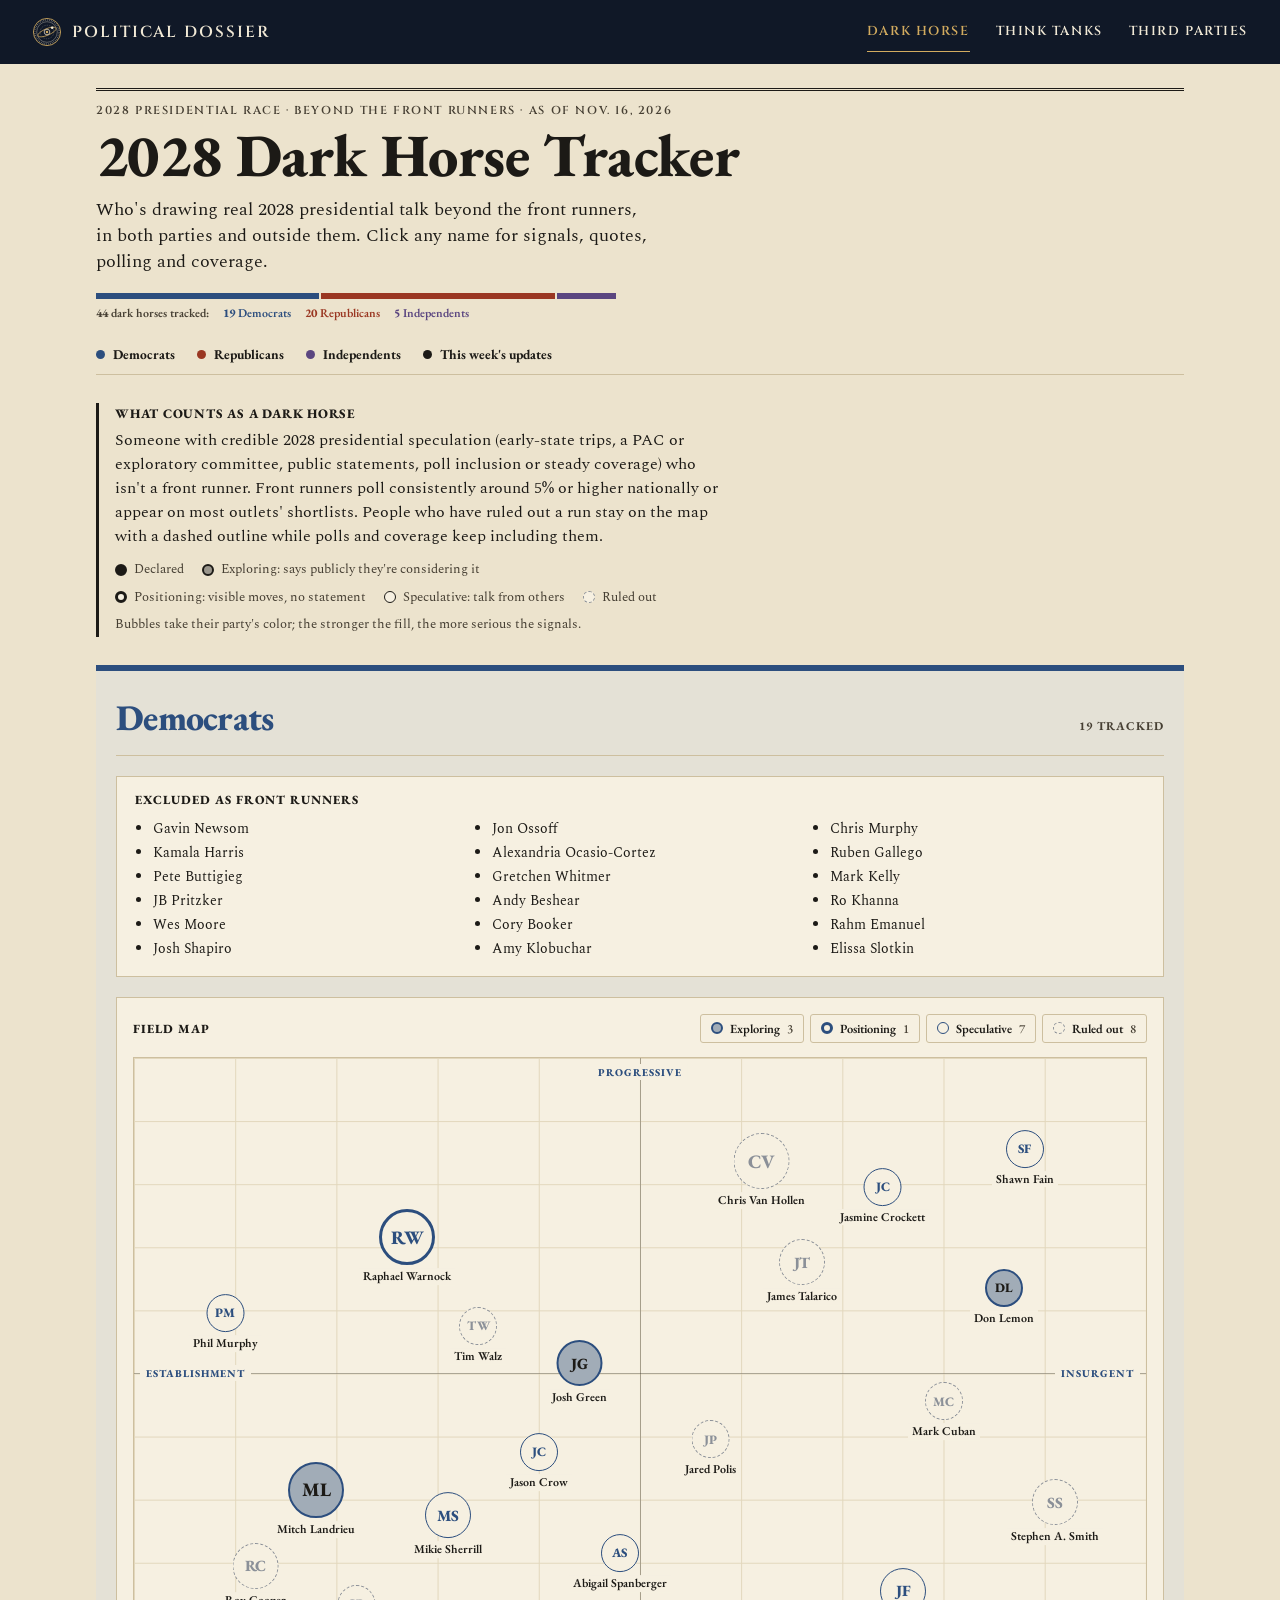
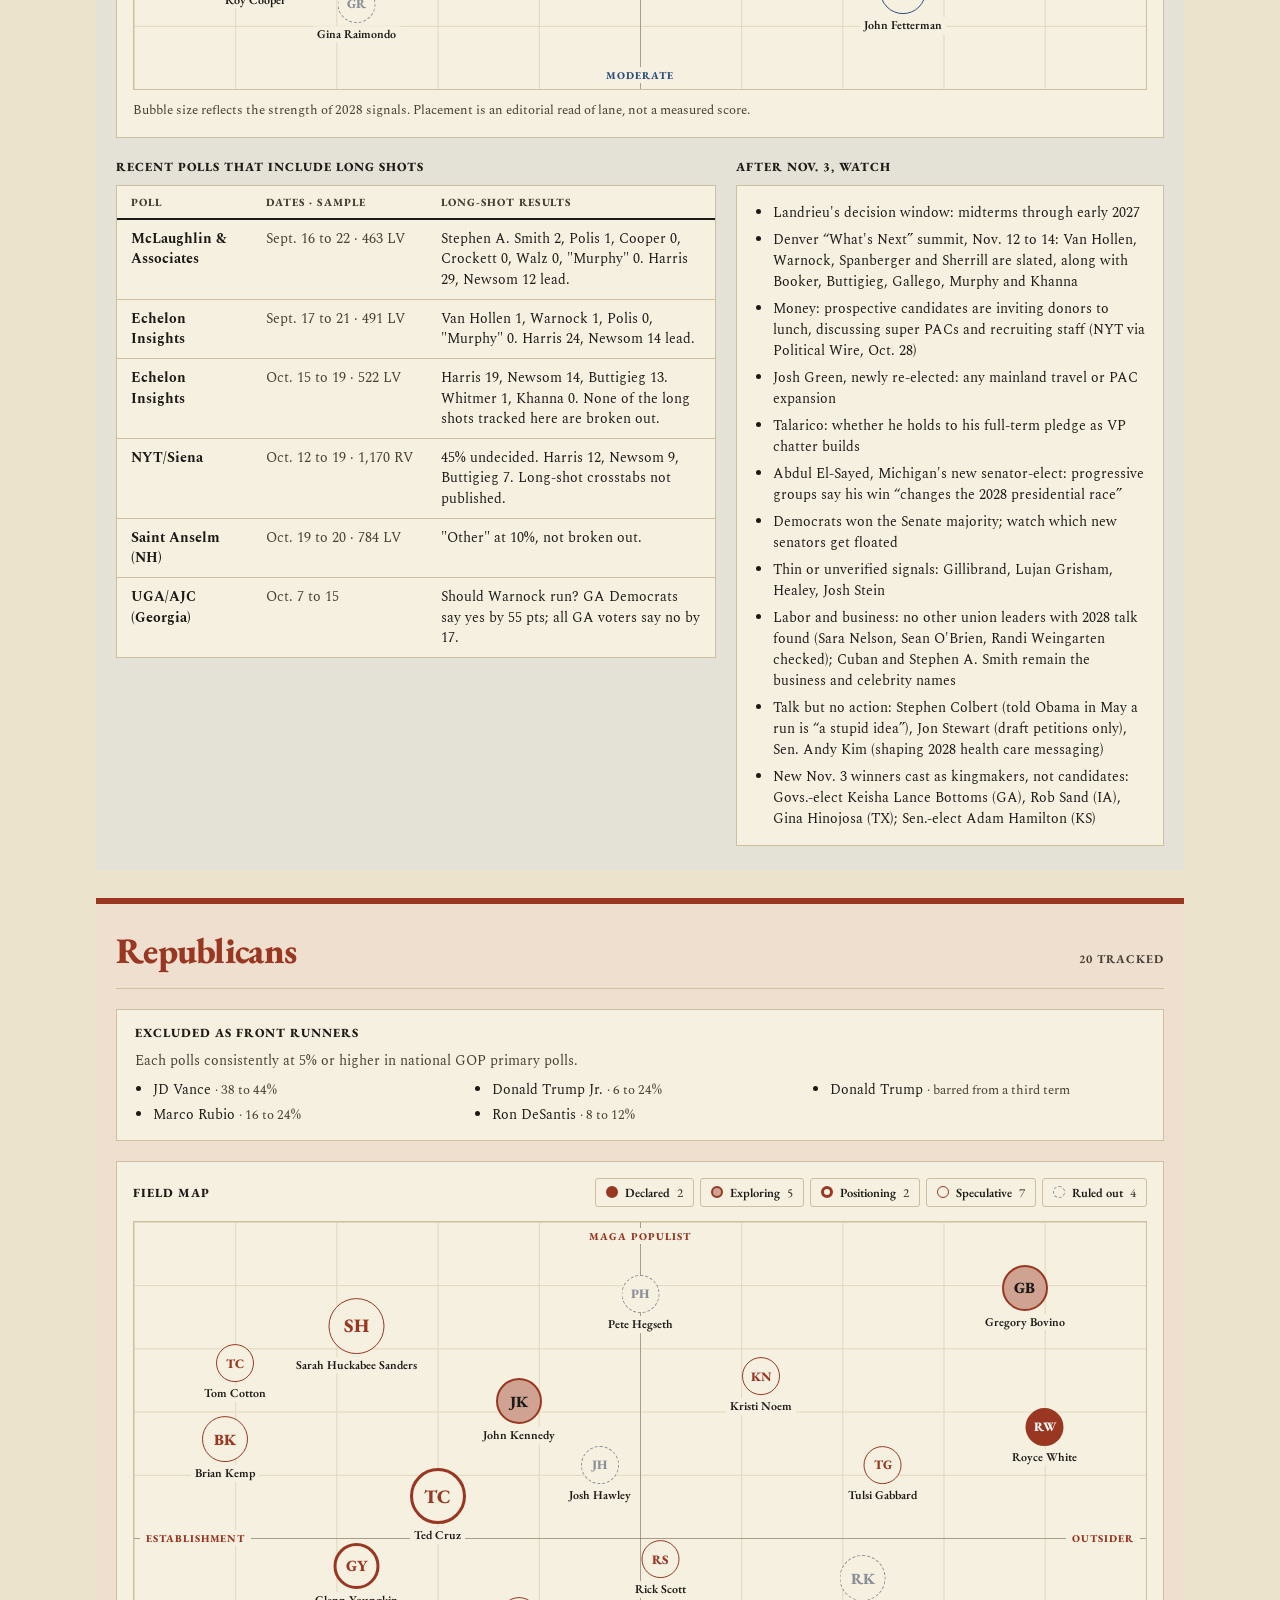
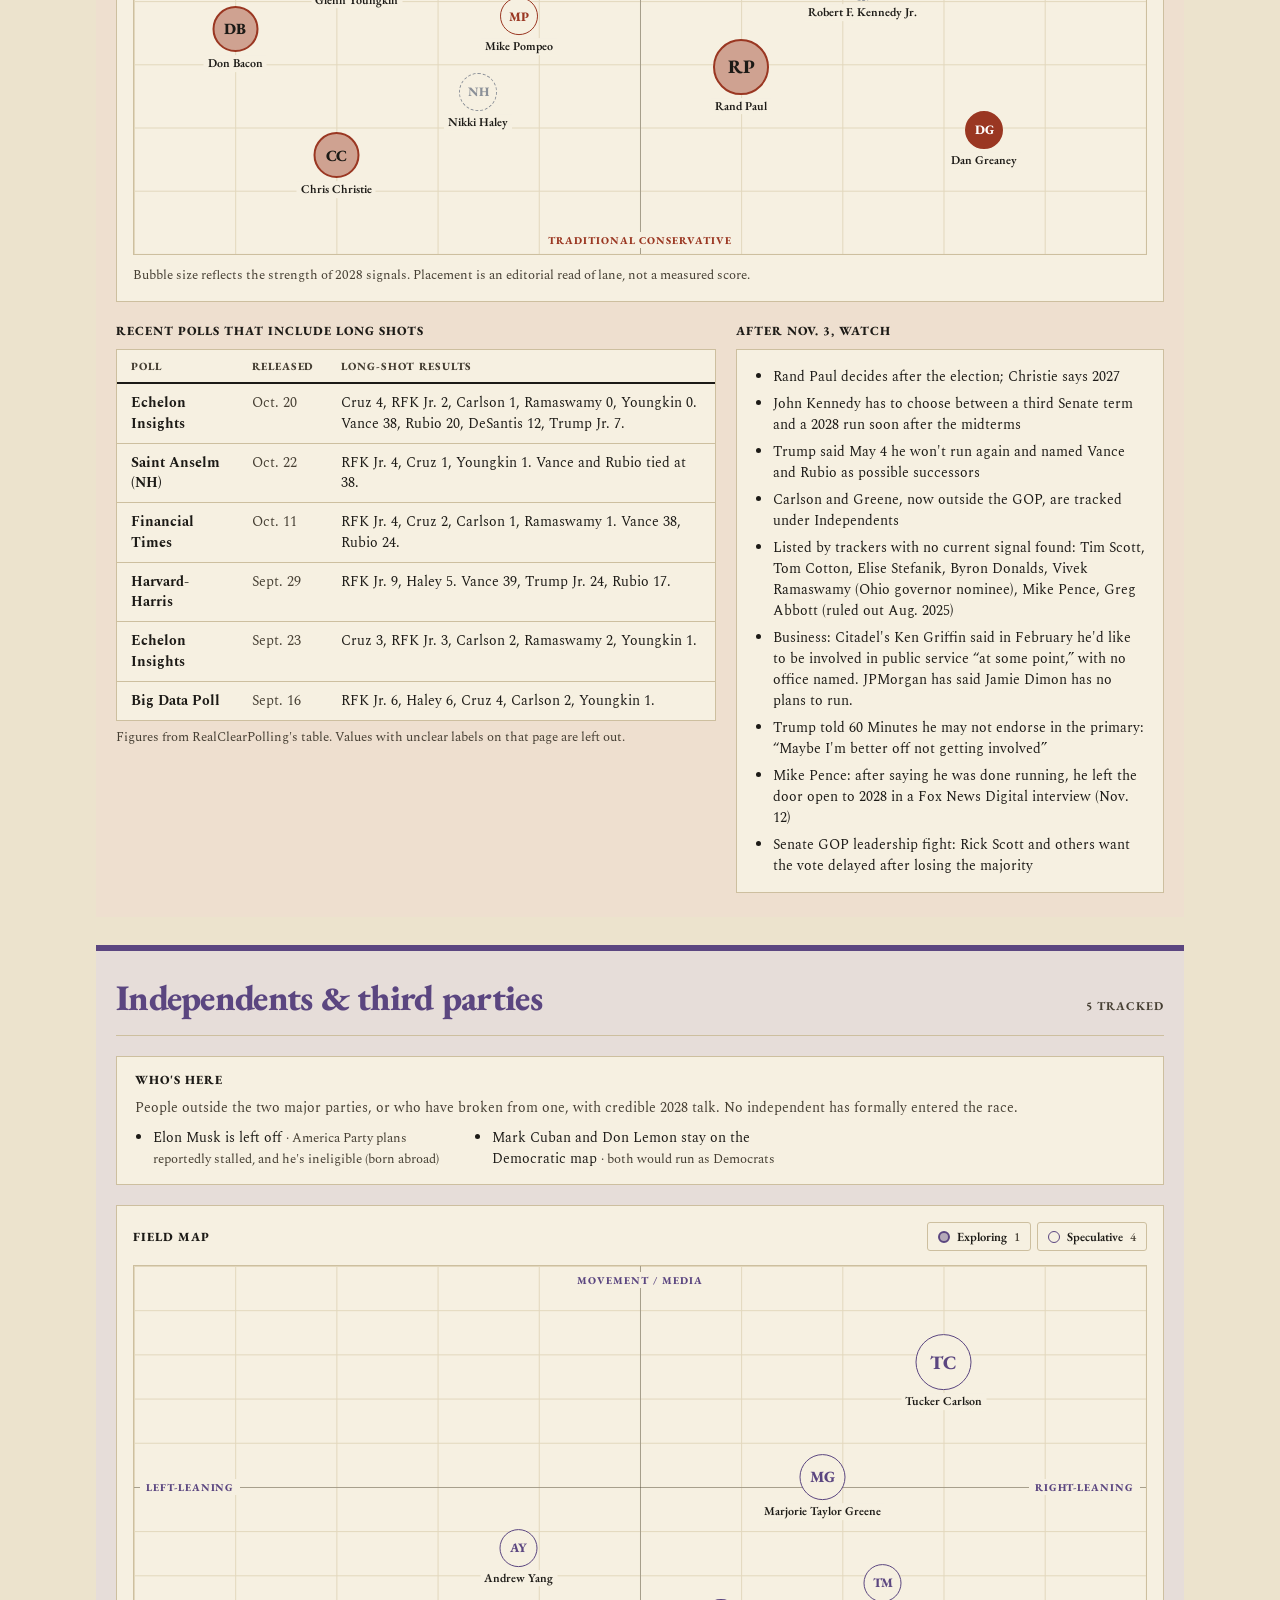
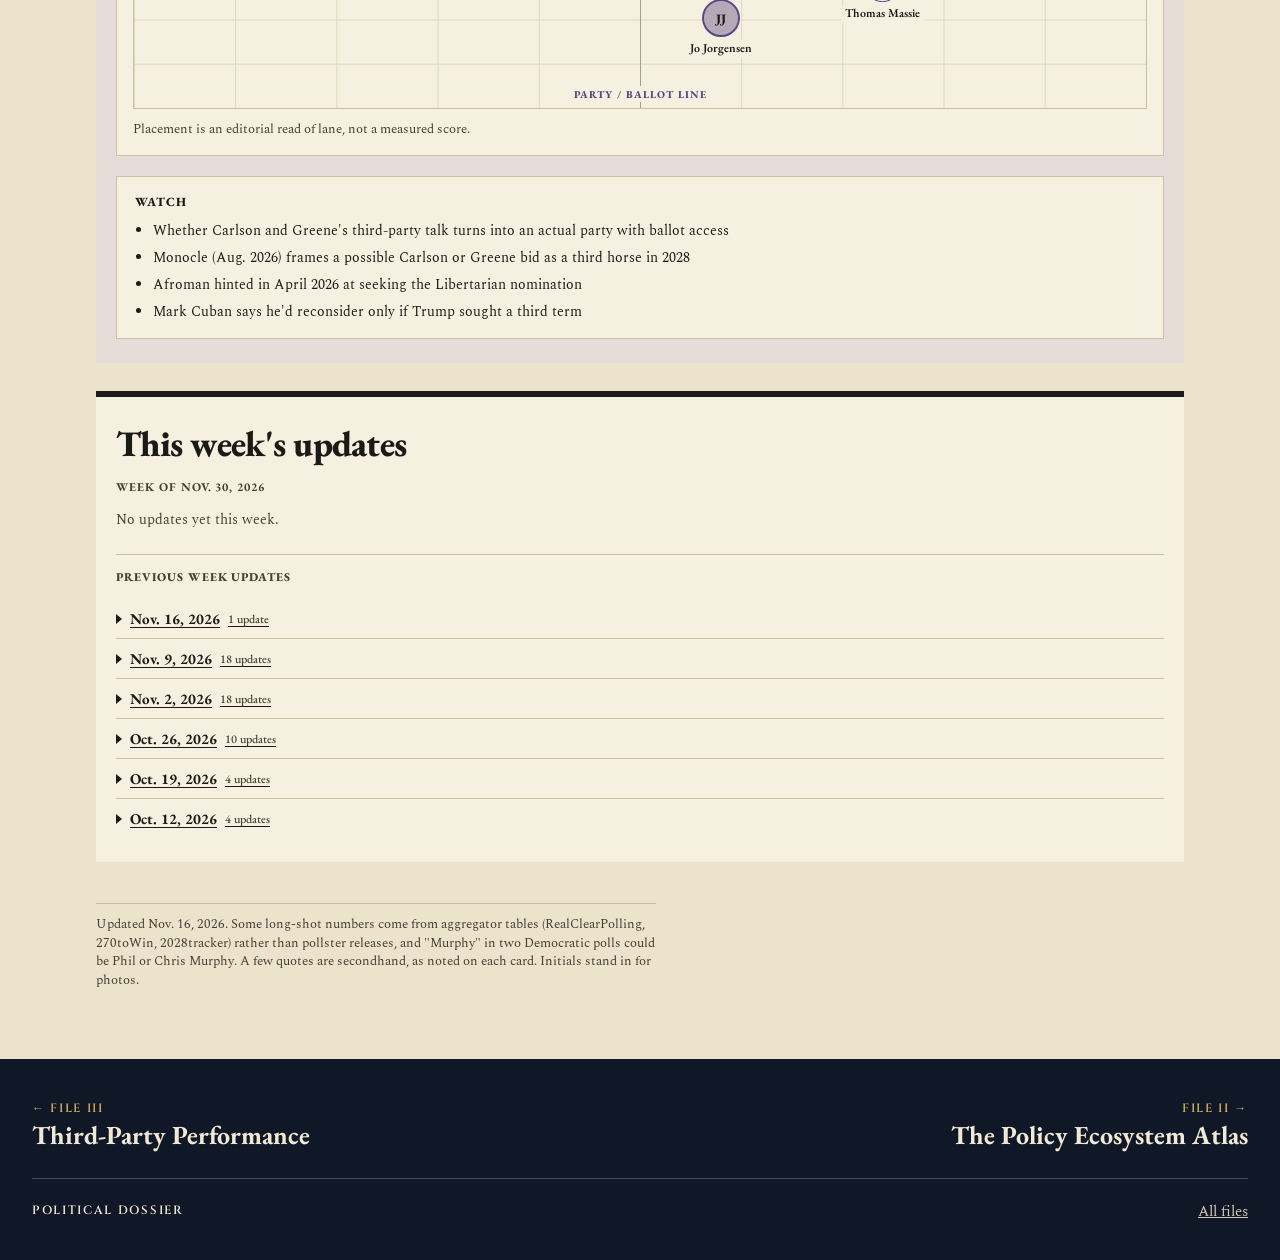
==== dark-horse/index.html @ 383fe84e "Logo mark in the header and favicon; plates renamed to files; new tagline Co-Authored-By: Claude Opu" ====
<!doctype html>
<html lang="en" data-theme="light">
<head>
<meta charset="utf-8">
<meta name="viewport" content="width=device-width, initial-scale=1">
<title>2028 Dark Horse Tracker: Long-Shot Presidential Contenders | Political Dossier</title>
<!-- SEO -->
<meta name="robots" content="index, follow, max-image-preview:large">
<link rel="canonical" href="https://politicaldossier.com/dark-horse/">
<meta name="keywords" content="2028 presidential election, 2028 candidates, 2028 dark horse candidates, 2028 Democratic primary, 2028 Republican primary, potential presidential candidates, independent presidential candidates, early primary states, US politics">
<meta name="theme-color" content="#101827">
<meta property="og:type" content="website">
<meta property="og:site_name" content="Political Dossier">
<meta property="og:locale" content="en_US">
<meta property="og:title" content="2028 Dark Horse Tracker: Long-Shot Presidential Contenders | Political Dossier">
<meta property="og:description" content="Tracking the 2028 presidential field beyond the front runners: Democrats, Republicans and independents, with statuses, early-state moves, polls and a weekly updates log.">
<meta property="og:url" content="https://politicaldossier.com/dark-horse/">
<meta property="og:image" content="https://politicaldossier.com/assets/social/dark-horse.jpg">
<meta property="og:image:width" content="1200">
<meta property="og:image:height" content="630">
<meta property="og:image:alt" content="The 2028 Dark Horse Tracker: field maps of Democratic, Republican and independent long shots">
<meta name="twitter:card" content="summary_large_image">
<meta name="twitter:title" content="2028 Dark Horse Tracker: Long-Shot Presidential Contenders | Political Dossier">
<meta name="twitter:description" content="Tracking the 2028 presidential field beyond the front runners: Democrats, Republicans and independents, with statuses, early-state moves, polls and a weekly updates log.">
<meta name="twitter:image" content="https://politicaldossier.com/assets/social/dark-horse.jpg">
<meta name="twitter:image:alt" content="The 2028 Dark Horse Tracker: field maps of Democratic, Republican and independent long shots">
<script type="application/ld+json">
{
 "@context": "https://schema.org",
 "@type": "WebPage",
 "name": "The 2028 Dark Horse Tracker",
 "url": "https://politicaldossier.com/dark-horse/",
 "description": "Tracking the 2028 presidential field beyond the front runners: Democrats, Republicans and independents, with statuses, early-state moves, polls and a weekly updates log.",
 "isPartOf": {
  "@type": "WebSite",
  "@id": "https://politicaldossier.com/#website",
  "name": "Political Dossier",
  "url": "https://politicaldossier.com/"
 },
 "inLanguage": "en-US",
 "about": [
  {
   "@type": "Thing",
   "name": "2028 United States presidential election"
  }
 ]
}
</script>
<!-- /SEO -->
<meta name="description" content="Tracking the 2028 presidential field beyond the front runners: Democrats, Republicans and independents, with statuses, early-state moves, polls and a weekly updates log.">
<link rel="preconnect" href="https://fonts.googleapis.com">
<link rel="preconnect" href="https://fonts.gstatic.com" crossorigin>
<link href="https://fonts.googleapis.com/css2?family=Cinzel:wght@500;600;700&family=EB+Garamond:ital,wght@0,400;0,500;0,600;0,700;0,800;1,400;1,500;1,600&family=Spectral:ital,wght@0,400;0,500;0,600;1,400&display=swap" rel="stylesheet">
<link rel="stylesheet" href="../assets/chrome.css">
<link rel="stylesheet" href="tracker.css">
<link rel="icon" href="../assets/favicon.svg" type="image/svg+xml">
</head>
<body>
<div class="dz-bar">
  <div class="dz-in">
    <a class="dz-brand" href="../"><svg class="pd-mark" width="30" height="30" viewBox="0 0 64 64" aria-hidden="true"><circle cx="32" cy="32" r="29" fill="none" stroke="#D2AB5F" stroke-width="1.8"/><circle cx="32" cy="32" r="25.6" fill="none" stroke="#F1E9D6" stroke-opacity=".85" stroke-width="3" stroke-dasharray=".8 3.22"/><circle cx="32" cy="32" r="22" fill="none" stroke="#F1E9D6" stroke-opacity=".7" stroke-width="1"/><circle cx="32" cy="32" r="14.5" fill="none" stroke="#F1E9D6" stroke-opacity=".6" stroke-width="1" stroke-dasharray="1.6 2.2"/><ellipse cx="32" cy="32" rx="21" ry="7" fill="none" stroke="#D2AB5F" stroke-width="1.5" transform="rotate(-23 32 32)"/><circle cx="32" cy="32" r="6" fill="none" stroke="#F1E9D6" stroke-width="1.5"/><circle cx="32" cy="32" r="2.6" fill="#D2AB5F"/><circle cx="43.1" cy="22.7" r="2.7" fill="#F1E9D6"/></svg> Political Dossier</a>
    <div class="dz-links" role="navigation" aria-label="Files">
      <a href="../dark-horse/" aria-current="page">Dark Horse</a>
      <a href="../think-tanks/">Think Tanks</a>
      <a href="../third-party/">Third Parties</a>
    </div>
  </div>
</div>

<div class="wrap">
  <header>
    <div class="eyebrow">2028 presidential race · beyond the front runners · as of Nov. 16, 2026</div>
    <h1>2028 Dark Horse Tracker</h1>
    <p class="lede">Who's drawing real 2028 presidential talk beyond the front runners, in both parties and outside them. Click any name for signals, quotes, polling and coverage.</p>
    <div class="share" id="share" aria-hidden="true"></div>
    <div class="share-key" id="share-key"></div>
    <nav class="jump" aria-label="Sections">
      <a href="#democrats"><span class="sw" style="background:var(--dem)"></span>Democrats</a>
      <a href="#republicans"><span class="sw" style="background:var(--gop)"></span>Republicans</a>
      <a href="#independents"><span class="sw" style="background:var(--ind)"></span>Independents</a>
      <a href="#updates"><span class="sw" style="background:var(--ink)"></span>This week's updates</a>
    </nav>
  </header>

  <div class="criteria">
    <b>What counts as a dark horse</b>
    <p>Someone with credible 2028 presidential speculation (early-state trips, a PAC or exploratory committee, public statements, poll inclusion or steady coverage) who isn't a front runner. Front runners poll consistently around 5% or higher nationally or appear on most outlets' shortlists. People who have ruled out a run stay on the map with a dashed outline while polls and coverage keep including them.</p>
    <div class="legend" aria-label="Status key">
      <span><i class="dot st-declared"></i>Declared</span>
      <span><i class="dot st-explore"></i>Exploring: says publicly they're considering it</span>
      <span><i class="dot st-position"></i>Positioning: visible moves, no statement</span>
      <span><i class="dot st-spec"></i>Speculative: talk from others</span>
      <span><i class="dot st-out"></i>Ruled out</span>
      <span>Bubbles take their party's color; the stronger the fill, the more serious the signals.</span>
    </div>
  </div>

  <!-- DEMOCRATS -->
  <section class="party dem" id="democrats" aria-labelledby="dem-h">
    <div class="party-head">
      <h2 id="dem-h">Democrats</h2>
      <span class="count" id="dem-count"></span>
    </div>
    <div class="excl">
      <h3 class="sub">Excluded as front runners</h3>
      <ul>
        <li>Gavin Newsom</li><li>Kamala Harris</li><li>Pete Buttigieg</li><li>JB Pritzker</li><li>Wes Moore</li><li>Josh Shapiro</li>
        <li>Jon Ossoff</li><li>Alexandria Ocasio-Cortez</li><li>Gretchen Whitmer</li><li>Andy Beshear</li><li>Cory Booker</li><li>Amy Klobuchar</li>
        <li>Chris Murphy</li><li>Ruben Gallego</li><li>Mark Kelly</li><li>Ro Khanna</li><li>Rahm Emanuel</li><li>Elissa Slotkin</li>
      </ul>
    </div>
    <div class="plotcard">
      <div class="plothead"><h3 class="sub" style="margin:0">Field map</h3><div class="controls" id="filters-dem" role="group" aria-label="Filter Democrats by status"></div></div>
      <div class="plot" id="plot-dem">
        <span class="axis ax-t">Progressive</span><span class="axis ax-b">Moderate</span>
        <span class="axis ax-l">Establishment</span><span class="axis ax-r">Insurgent</span>
      </div>
      <p class="note">Bubble size reflects the strength of 2028 signals. Placement is an editorial read of lane, not a measured score.</p>
    </div>
    <div class="grid2">
      <div>
        <h3 class="sub">Recent polls that include long shots</h3>
        <div class="tablewrap"><table>
          <thead><tr><th>Poll</th><th>Dates · sample</th><th>Long-shot results</th></tr></thead>
          <tbody>
            <tr><td>McLaughlin &amp; Associates</td><td class="num">Sept. 16 to 22 · 463 LV</td><td>Stephen A. Smith 2, Polis 1, Cooper 0, Crockett 0, Walz 0, "Murphy" 0. Harris 29, Newsom 12 lead.</td></tr>
            <tr><td>Echelon Insights</td><td class="num">Sept. 17 to 21 · 491 LV</td><td>Van Hollen 1, Warnock 1, Polis 0, "Murphy" 0. Harris 24, Newsom 14 lead.</td></tr>
            <tr><td>Echelon Insights</td><td class="num">Oct. 15 to 19 · 522 LV</td><td>Harris 19, Newsom 14, Buttigieg 13. Whitmer 1, Khanna 0. None of the long shots tracked here are broken out.</td></tr>
            <tr><td>NYT/Siena</td><td class="num">Oct. 12 to 19 · 1,170 RV</td><td>45% undecided. Harris 12, Newsom 9, Buttigieg 7. Long-shot crosstabs not published.</td></tr>
            <tr><td>Saint Anselm (NH)</td><td class="num">Oct. 19 to 20 · 784 LV</td><td>"Other" at 10%, not broken out.</td></tr>
            <tr><td>UGA/AJC (Georgia)</td><td class="num">Oct. 7 to 15</td><td>Should Warnock run? GA Democrats say yes by 55 pts; all GA voters say no by 17.</td></tr>
          </tbody>
        </table></div>
      </div>
      <div>
        <h3 class="sub">After Nov. 3, watch</h3>
        <div class="watch"><ul>
          <li>Landrieu's decision window: midterms through early 2027</li>
          <li>Denver “What's Next” summit, Nov. 12 to 14: Van Hollen, Warnock, Spanberger and Sherrill are slated, along with Booker, Buttigieg, Gallego, Murphy and Khanna</li>
          <li>Money: prospective candidates are inviting donors to lunch, discussing super PACs and recruiting staff (NYT via Political Wire, Oct. 28)</li>
          <li>Josh Green, newly re-elected: any mainland travel or PAC expansion</li>
          <li>Talarico: whether he holds to his full-term pledge as VP chatter builds</li>
          <li>Abdul El-Sayed, Michigan's new senator-elect: progressive groups say his win “changes the 2028 presidential race”</li>
          <li>Democrats won the Senate majority; watch which new senators get floated</li>
          <li>Thin or unverified signals: Gillibrand, Lujan Grisham, Healey, Josh Stein</li>
          <li>Labor and business: no other union leaders with 2028 talk found (Sara Nelson, Sean O'Brien, Randi Weingarten checked); Cuban and Stephen A. Smith remain the business and celebrity names</li>
          <li>Talk but no action: Stephen Colbert (told Obama in May a run is “a stupid idea”), Jon Stewart (draft petitions only), Sen. Andy Kim (shaping 2028 health care messaging)</li>
          <li>New Nov. 3 winners cast as kingmakers, not candidates: Govs.-elect Keisha Lance Bottoms (GA), Rob Sand (IA), Gina Hinojosa (TX); Sen.-elect Adam Hamilton (KS)</li>
        </ul></div>
      </div>
    </div>
  </section>

  <!-- REPUBLICANS -->
  <section class="party gop" id="republicans" aria-labelledby="gop-h">
    <div class="party-head">
      <h2 id="gop-h">Republicans</h2>
      <span class="count" id="gop-count"></span>
    </div>
    <div class="excl">
      <h3 class="sub">Excluded as front runners</h3>
      <p>Each polls consistently at 5% or higher in national GOP primary polls.</p>
      <ul>
        <li>JD Vance <span>· 38 to 44%</span></li>
        <li>Marco Rubio <span>· 16 to 24%</span></li>
        <li>Donald Trump Jr. <span>· 6 to 24%</span></li>
        <li>Ron DeSantis <span>· 8 to 12%</span></li>
        <li>Donald Trump <span>· barred from a third term</span></li>
      </ul>
    </div>
    <div class="plotcard">
      <div class="plothead"><h3 class="sub" style="margin:0">Field map</h3><div class="controls" id="filters-gop" role="group" aria-label="Filter Republicans by status"></div></div>
      <div class="plot" id="plot-gop">
        <span class="axis ax-t">MAGA populist</span><span class="axis ax-b">Traditional conservative</span>
        <span class="axis ax-l">Establishment</span><span class="axis ax-r">Outsider</span>
      </div>
      <p class="note">Bubble size reflects the strength of 2028 signals. Placement is an editorial read of lane, not a measured score.</p>
    </div>
    <div class="grid2">
      <div>
        <h3 class="sub">Recent polls that include long shots</h3>
        <div class="tablewrap"><table>
          <thead><tr><th>Poll</th><th>Released</th><th>Long-shot results</th></tr></thead>
          <tbody>
            <tr><td>Echelon Insights</td><td class="num">Oct. 20</td><td>Cruz 4, RFK Jr. 2, Carlson 1, Ramaswamy 0, Youngkin 0. Vance 38, Rubio 20, DeSantis 12, Trump Jr. 7.</td></tr>
            <tr><td>Saint Anselm (NH)</td><td class="num">Oct. 22</td><td>RFK Jr. 4, Cruz 1, Youngkin 1. Vance and Rubio tied at 38.</td></tr>
            <tr><td>Financial Times</td><td class="num">Oct. 11</td><td>RFK Jr. 4, Cruz 2, Carlson 1, Ramaswamy 1. Vance 38, Rubio 24.</td></tr>
            <tr><td>Harvard-Harris</td><td class="num">Sept. 29</td><td>RFK Jr. 9, Haley 5. Vance 39, Trump Jr. 24, Rubio 17.</td></tr>
            <tr><td>Echelon Insights</td><td class="num">Sept. 23</td><td>Cruz 3, RFK Jr. 3, Carlson 2, Ramaswamy 2, Youngkin 1.</td></tr>
            <tr><td>Big Data Poll</td><td class="num">Sept. 16</td><td>RFK Jr. 6, Haley 6, Cruz 4, Carlson 2, Youngkin 1.</td></tr>
          </tbody>
        </table></div>
        <p class="tnote">Figures from RealClearPolling's table. Values with unclear labels on that page are left out.</p>
      </div>
      <div>
        <h3 class="sub">After Nov. 3, watch</h3>
        <div class="watch"><ul>
          <li>Rand Paul decides after the election; Christie says 2027</li>
          <li>John Kennedy has to choose between a third Senate term and a 2028 run soon after the midterms</li>
          <li>Trump said May 4 he won't run again and named Vance and Rubio as possible successors</li>
          <li>Carlson and Greene, now outside the GOP, are tracked under Independents</li>
          <li>Listed by trackers with no current signal found: Tim Scott, Tom Cotton, Elise Stefanik, Byron Donalds, Vivek Ramaswamy (Ohio governor nominee), Mike Pence, Greg Abbott (ruled out Aug. 2025)</li>
          <li>Business: Citadel's Ken Griffin said in February he'd like to be involved in public service “at some point,” with no office named. JPMorgan has said Jamie Dimon has no plans to run.</li>
          <li>Trump told 60 Minutes he may not endorse in the primary: “Maybe I'm better off not getting involved”</li>
          <li>Mike Pence: after saying he was done running, he left the door open to 2028 in a Fox News Digital interview (Nov. 12)</li>
          <li>Senate GOP leadership fight: Rick Scott and others want the vote delayed after losing the majority</li>
        </ul></div>
      </div>
    </div>
  </section>

  <!-- INDEPENDENTS -->
  <section class="party ind" id="independents" aria-labelledby="ind-h">
    <div class="party-head">
      <h2 id="ind-h">Independents &amp; third parties</h2>
      <span class="count" id="ind-count"></span>
    </div>
    <div class="excl">
      <h3 class="sub">Who's here</h3>
      <p>People outside the two major parties, or who have broken from one, with credible 2028 talk. No independent has formally entered the race.</p>
      <ul>
        <li>Elon Musk is left off <span>· America Party plans reportedly stalled, and he's ineligible (born abroad)</span></li>
        <li>Mark Cuban and Don Lemon stay on the Democratic map <span>· both would run as Democrats</span></li>
      </ul>
    </div>
    <div class="plotcard">
      <div class="plothead"><h3 class="sub" style="margin:0">Field map</h3><div class="controls" id="filters-ind" role="group" aria-label="Filter Independents by status"></div></div>
      <div class="plot short" id="plot-ind">
        <span class="axis ax-t">Movement / media</span><span class="axis ax-b">Party / ballot line</span>
        <span class="axis ax-l">Left-leaning</span><span class="axis ax-r">Right-leaning</span>
      </div>
      <p class="note">Placement is an editorial read of lane, not a measured score.</p>
    </div>
    <div class="watch">
      <h3 class="sub">Watch</h3>
      <ul>
        <li>Whether Carlson and Greene's third-party talk turns into an actual party with ballot access</li>
        <li>Monocle (Aug. 2026) frames a possible Carlson or Greene bid as a third horse in 2028</li>
        <li>Afroman hinted in April 2026 at seeking the Libertarian nomination</li>
        <li>Mark Cuban says he'd reconsider only if Trump sought a third term</li>
      </ul>
    </div>
  </section>

  <section class="updates" id="updates" aria-labelledby="upd-h">
    <h2 id="upd-h">This week's updates</h2>
    <p class="weekof" id="upd-weekof"></p>
    <div id="upd-current"></div>
    <h3 class="prev-h">Previous week updates</h3>
    <div class="prev" id="upd-prev"></div>
  </section>

  <p class="foot">Updated Nov. 16, 2026. Some long-shot numbers come from aggregator tables (RealClearPolling, 270toWin, 2028tracker) rather than pollster releases, and "Murphy" in two Democratic polls could be Phil or Chris Murphy. A few quotes are secondhand, as noted on each card. Initials stand in for photos.</p>
</div>

<div class="scrim" id="scrim" hidden></div>
<aside class="panel" id="panel" role="dialog" aria-modal="true" aria-labelledby="p-name" hidden></aside>

<div class="dz-foot">
  <div class="dz-in">
    <div class="dz-pn" role="navigation" aria-label="Other files">
      <a href="../third-party/"><span class="dz-k">&larr; File III</span><span class="dz-t">Third-Party Performance</span></a>
      <a href="../think-tanks/"><span class="dz-k">File II &rarr;</span><span class="dz-t">The Policy Ecosystem Atlas</span></a>
    </div>
    <div class="dz-colo"><span class="dz-k">Political Dossier</span><a href="../">All files</a></div>
  </div>
</div>
<script src="data.js"></script>
<script src="app.js"></script>
</body>
</html>
---- assets/chrome.css ----
/* Political Dossier: shared top bar and footer for the tool pages.
   Every rule is prefixed dz- so it never collides with a tool's own styles. */
.dz-bar,.dz-foot{background:#101827;color:#F1E9D6;font-family:'Spectral',Georgia,serif;-webkit-font-smoothing:antialiased}
.dz-bar *,.dz-foot *{box-sizing:border-box}
.dz-in{max-width:1320px;margin:0 auto;padding:0 32px}
.dz-bar .dz-in{display:flex;flex-wrap:wrap;justify-content:space-between;align-items:center;gap:8px 24px;min-height:64px;padding-top:8px;padding-bottom:8px}
.dz-brand{display:flex;align-items:center;gap:10px;text-decoration:none;color:#F1E9D6;font-family:'Cinzel',serif;font-weight:600;font-size:16px;letter-spacing:.12em;text-transform:uppercase}
.dz-brand:hover,.dz-brand:focus-visible{color:#D2AB5F}
.dz-links{display:flex;flex-wrap:wrap;gap:4px 26px;font-family:'Cinzel',serif;font-weight:600;font-size:13px;letter-spacing:.12em;text-transform:uppercase}
.dz-links a{color:#F1E9D6;text-decoration:none;padding:10px 0;border-bottom:1px solid transparent}
.dz-links a:hover,.dz-links a:focus-visible,.dz-links a[aria-current="page"]{color:#D2AB5F;border-bottom-color:#D2AB5F}
.dz-bar a:focus-visible,.dz-foot a:focus-visible{outline:2px solid #D2AB5F;outline-offset:3px}

.dz-foot{padding:40px 0 36px;margin-top:0}
.dz-pn{display:flex;flex-wrap:wrap;justify-content:space-between;gap:20px;padding-bottom:28px;border-bottom:1px solid rgba(241,233,214,.25)}
.dz-pn a{display:flex;flex-direction:column;gap:4px;text-decoration:none;color:#F1E9D6;min-height:44px}
.dz-pn a:last-child{text-align:right;margin-left:auto}
.dz-k{font-family:'Cinzel',serif;font-weight:600;font-size:12px;letter-spacing:.14em;text-transform:uppercase;color:#D2AB5F}
.dz-t{font-family:'EB Garamond',Georgia,serif;font-weight:700;font-size:26px;line-height:1.1}
.dz-pn a:hover .dz-t,.dz-pn a:focus-visible .dz-t{text-decoration:underline;text-decoration-thickness:1px;text-underline-offset:4px}
.dz-colo{display:flex;flex-wrap:wrap;justify-content:space-between;gap:12px;padding-top:22px;font-size:15px;color:#D3C9B2}
.dz-colo .dz-k{color:#F1E9D6}
.dz-colo a{color:#D3C9B2}
.dz-colo a:hover{color:#D2AB5F}

@media (max-width:640px){
  .dz-in{padding:0 18px}
  .dz-links{gap:2px 18px;font-size:12px}
  .dz-t{font-size:22px}
}

/* Logo mark */
.pd-mark{display:block;flex:none}
---- dark-horse/tracker.css ----
/* Layout: newsroom graphics-desk treatment. Masthead with a party-share rule, then one band per party (thick party-color rule, faint tint), each with excluded names, a 2-axis field map, polls and a watch list. Status is encoded by how strongly a bubble carries its party color, not by extra hues. */
:root{
  --bg:#F4F5F6; --surface:#FFFFFF; --ink:#121417; --muted:#5D636B; --line:#D6D9DD; --grid:#ECEEF0;
  --dem:#1D5AA6; --dem-tint:#EDF2F9;
  --gop:#AE2A22; --gop-tint:#FAEEEC;
  --ind:#5E4A86; --ind-tint:#F2EFF7;
  --on-p:#FFFFFF; --out:#8B9098;
  --scrim:rgba(18,20,23,.45);
  --head:"Libre Franklin", "Franklin Gothic Medium", "Arial Narrow", Arial, sans-serif;
  --body:"Libre Franklin", "Helvetica Neue", Arial, sans-serif;
  --serif:"Source Serif 4", Georgia, "Times New Roman", serif;
}
@media (prefers-color-scheme: dark){:root:not([data-theme="light"]){
  --bg:#0F1114; --surface:#171A1F; --ink:#E8EAED; --muted:#9AA1AA; --line:#2C3138; --grid:#20242A;
  --dem:#86AEE8; --dem-tint:#121A26; --gop:#EE8A82; --gop-tint:#231515; --ind:#B7A3DD; --ind-tint:#1B1724;
  --on-p:#0F1114; --out:#6F7680; --scrim:rgba(0,0,0,.6); color-scheme:dark }}
:root[data-theme="dark"]{
  --bg:#0F1114; --surface:#171A1F; --ink:#E8EAED; --muted:#9AA1AA; --line:#2C3138; --grid:#20242A;
  --dem:#86AEE8; --dem-tint:#121A26; --gop:#EE8A82; --gop-tint:#231515; --ind:#B7A3DD; --ind-tint:#1B1724;
  --on-p:#0F1114; --out:#6F7680; --scrim:rgba(0,0,0,.6); color-scheme:dark }
*{box-sizing:border-box}
body{background:var(--bg);color:var(--ink);font-family:var(--body);font-size:15px;line-height:1.5;font-variant-numeric:tabular-nums}
.wrap{max-width:1120px;margin:0 auto;padding-block:24px 56px;padding-left:max(16px,env(safe-area-inset-left,0px));padding-right:max(16px,env(safe-area-inset-right,0px));display:flex;flex-direction:column;gap:28px}

/* Masthead */
header{border-top:3px solid var(--ink);padding-top:12px}
.eyebrow{font:700 11.5px var(--head);letter-spacing:.09em;text-transform:uppercase;color:var(--muted)}
h1{font-family:var(--head);font-weight:900;font-size:clamp(34px,6vw,60px);line-height:.98;margin:8px 0 12px;letter-spacing:-.025em;text-wrap:balance}
.lede{max-width:62ch;color:var(--ink);font-family:var(--serif);font-size:18px;line-height:1.45;margin:0}
.share{display:flex;height:6px;margin:18px 0 6px;gap:2px;max-width:520px}
.share span{display:block}
.share-key{display:flex;flex-wrap:wrap;gap:4px 14px;font:600 12px var(--head);color:var(--muted);max-width:520px}
.share-key b{font-weight:800}
.jump{display:flex;flex-wrap:wrap;gap:0 22px;margin-top:16px;border-bottom:1px solid var(--line)}
.jump a{font:700 13.5px var(--head);text-decoration:none;color:var(--ink);padding:8px 0 9px;border-bottom:3px solid transparent;margin-bottom:-1px;display:inline-flex;gap:8px;align-items:center}
.jump a:hover{border-bottom-color:currentColor}
.jump a:focus-visible{outline:2px solid var(--ink);outline-offset:2px}
.jump .sw{width:9px;height:9px;border-radius:50%}

.criteria{border-left:3px solid var(--ink);padding:2px 0 2px 16px;max-width:78ch}
.criteria b{font:800 13px var(--head);letter-spacing:.06em;text-transform:uppercase;display:block;margin-bottom:6px}
.criteria p{margin:0;font-family:var(--serif);font-size:16px;line-height:1.5}
.legend{--p:var(--ink);display:flex;flex-wrap:wrap;gap:8px 18px;margin-top:12px;font-size:13px;color:var(--muted)}
.legend span{display:inline-flex;gap:7px;align-items:center}

/* Status encoding: one party hue, five strengths */
.st-declared{background:var(--p);color:var(--on-p);border:2px solid var(--p)}
.st-explore{background:color-mix(in srgb,var(--p) 42%,var(--surface));color:var(--ink);border:2px solid var(--p)}
.st-position{background:var(--surface);color:var(--p);border:3px solid var(--p)}
.st-spec{background:var(--surface);color:var(--p);border:1.5px solid var(--p)}
.st-out{background:var(--surface);color:var(--out);border:1.5px dashed var(--out)}

/* Party bands */
.party{background:var(--p-tint);border-top:6px solid var(--p);padding:20px 20px 24px;display:flex;flex-direction:column;gap:20px;scroll-margin-top:16px}
.party.dem{--p:var(--dem);--p-tint:var(--dem-tint)}
.party.gop{--p:var(--gop);--p-tint:var(--gop-tint)}
.party.ind{--p:var(--ind);--p-tint:var(--ind-tint)}
.party-head{display:flex;flex-wrap:wrap;gap:6px 18px;align-items:baseline;justify-content:space-between;border-bottom:1px solid var(--line);padding-bottom:10px}
.party h2{font-family:var(--head);font-weight:900;font-size:clamp(26px,3.8vw,36px);letter-spacing:-.02em;margin:0;color:var(--p);text-wrap:balance}
.party .count{font:700 12px var(--head);letter-spacing:.08em;text-transform:uppercase;color:var(--muted)}
h3.sub{font:800 12.5px var(--head);letter-spacing:.08em;text-transform:uppercase;margin:0 0 10px;color:var(--ink)}
.excl{background:var(--surface);border:1px solid var(--line);padding:14px 18px}
.excl p{margin:0 0 8px;font-size:13.5px;color:var(--muted)}
.excl ul{margin:0;padding-left:18px;columns:3 200px;column-gap:24px;font-size:14px}
.excl li{break-inside:avoid;margin-bottom:3px}
.excl li span{color:var(--muted);font-size:12.5px}

.controls{display:flex;flex-wrap:wrap;gap:6px;align-items:center}
.chip{font:600 12.5px var(--head);border:1px solid var(--line);background:var(--surface);color:var(--ink);border-radius:3px;padding:5px 10px;display:inline-flex;gap:7px;align-items:center;cursor:pointer}
.chip[aria-pressed="false"]{opacity:.4;text-decoration:line-through}
.chip:focus-visible,.bubble:focus-visible,.close:focus-visible{outline:2px solid var(--ink);outline-offset:2px}
.dot{width:12px;height:12px;border-radius:50%;display:inline-block;flex:none}
.chip .n{color:var(--muted);font-weight:500}

.plotcard{background:var(--surface);border:1px solid var(--line);padding:16px}
.plothead{display:flex;flex-wrap:wrap;justify-content:space-between;gap:12px;align-items:center;margin-bottom:14px}
.plot{position:relative;width:100%;aspect-ratio:16/10;max-width:100%;
  background-image:linear-gradient(var(--grid) 1px,transparent 1px),linear-gradient(90deg,var(--grid) 1px,transparent 1px);
  background-size:10% 10%;border:1px solid var(--line)}
.plot.short{aspect-ratio:16/7}
.plot::before,.plot::after{content:"";position:absolute;background:color-mix(in srgb,var(--ink) 30%,transparent)}
.plot::before{left:50%;top:0;bottom:0;width:1px}
.plot::after{top:50%;left:0;right:0;height:1px}
.axis{position:absolute;font:800 10.5px var(--head);letter-spacing:.09em;text-transform:uppercase;color:var(--p);pointer-events:none;background:var(--surface);padding:1px 6px;z-index:1}
.ax-l{left:6px;top:50%;transform:translateY(-50%)}
.ax-r{right:6px;top:50%;transform:translateY(-50%)}
.ax-t{top:6px;left:50%;transform:translateX(-50%)}
.ax-b{bottom:6px;left:50%;transform:translateX(-50%)}
.bubble{position:absolute;transform:translate(-50%,-50%);display:flex;flex-direction:column;align-items:center;gap:3px;background:none;border:0;padding:0;cursor:pointer;color:var(--ink);z-index:2}
.badge{width:var(--sz);height:var(--sz);border-radius:50%;display:grid;place-items:center;font:800 calc(var(--sz)*.34) var(--head);letter-spacing:-.01em;transition:transform .15s}
.bubble:hover .badge{transform:scale(1.08)}
.bname{font:600 12px var(--head);white-space:nowrap;background:var(--surface);padding:0 4px;line-height:1.4}
.bubble:hover .bname{text-decoration:underline}
.note{font-size:12.5px;color:var(--muted);margin:12px 0 0}

.grid2{display:grid;grid-template-columns:1.4fr 1fr;gap:20px}
.grid2>*{min-width:0}
.tablewrap{overflow-x:auto;background:var(--surface);border:1px solid var(--line)}
table{border-collapse:collapse;width:100%;font-size:13.5px;min-width:520px}
th,td{text-align:left;padding:9px 14px;border-bottom:1px solid var(--line);vertical-align:top}
th{font:800 11px var(--head);letter-spacing:.08em;text-transform:uppercase;color:var(--muted);border-bottom:2px solid var(--ink)}
tr:last-child td{border-bottom:0}
td:first-child{font-weight:700}
td.num{white-space:nowrap;color:var(--muted)}
.watch{background:var(--surface);border:1px solid var(--line);padding:16px 18px;font-size:14px}
.watch ul{margin:0;padding-left:18px;display:flex;flex-direction:column;gap:6px}
.tnote{font-size:12.5px;color:var(--muted);margin:8px 0 0}
.foot{font-size:12.5px;color:var(--muted);max-width:80ch;border-top:1px solid var(--line);padding-top:12px}

/* Updates log */
.updates{background:var(--surface);border-top:6px solid var(--ink);padding:20px 20px 24px;display:flex;flex-direction:column;gap:14px;scroll-margin-top:16px}
.updates h2{font-family:var(--head);font-weight:900;font-size:clamp(26px,3.8vw,36px);letter-spacing:-.02em;margin:0}
.updates .weekof{font:700 12px var(--head);letter-spacing:.08em;text-transform:uppercase;color:var(--muted);margin:-6px 0 0}
.upd-list{margin:0;padding-left:20px;display:flex;flex-direction:column;gap:9px;max-width:80ch}
.upd-list li{font-family:var(--serif);font-size:16px;line-height:1.45}
.upd-list b{font-family:var(--head);font-weight:800;font-size:14.5px}
.upd-list a{color:var(--ink);font-weight:600;text-decoration-color:var(--muted);text-underline-offset:2px}
.upd-empty{color:var(--muted);font-size:14px;margin:0}
.prev-h{font:800 12px var(--head);letter-spacing:.08em;text-transform:uppercase;color:var(--muted);margin:10px 0 0;padding-top:14px;border-top:1px solid var(--line)}
.prev{display:flex;flex-direction:column}
.prev details{border-bottom:1px solid var(--line);padding:6px 0}
.prev details:last-child{border-bottom:0}
.prev summary{cursor:pointer;list-style:none;display:inline-flex;align-items:center;gap:8px;font:700 15px var(--head);color:var(--ink);text-decoration:underline;text-underline-offset:3px;padding:4px 0}
.prev summary::-webkit-details-marker{display:none}
.prev summary::before{content:"";width:0;height:0;border-left:6px solid currentColor;border-top:5px solid transparent;border-bottom:5px solid transparent;transition:transform .15s}
.prev details[open] summary::before{transform:rotate(90deg)}
.prev summary:focus-visible{outline:2px solid var(--ink);outline-offset:2px}
.prev summary .n{font:500 12px var(--head);color:var(--muted);text-decoration:none}
.prev .upd-list{margin:8px 0 6px}

/* Dossier panel */
.scrim{position:fixed;inset:0;background:var(--scrim);z-index:20}
.panel{position:fixed;top:0;right:0;bottom:0;width:min(540px,100%);background:var(--surface);z-index:21;overflow-y:auto;
  padding:calc(22px + env(safe-area-inset-top,0px)) max(24px,env(safe-area-inset-right,0px)) calc(28px + env(safe-area-inset-bottom,0px)) 24px;
  border-top:6px solid var(--p,var(--ink));box-shadow:-8px 0 24px rgba(0,0,0,.14)}
.ph{display:flex;gap:14px;align-items:flex-start}
.ph .badge{--sz:56px;flex:none}
.ph h3{font-family:var(--head);font-weight:900;font-size:28px;letter-spacing:-.02em;line-height:1.05;margin:2px 0 4px}
.role{color:var(--muted);font-size:13.5px}
.close{margin-left:auto;flex:none;border:1px solid var(--line);background:var(--bg);color:var(--ink);border-radius:3px;font:700 12.5px var(--head);padding:6px 10px;cursor:pointer}
.tags{display:flex;flex-wrap:wrap;gap:6px;margin:14px 0 4px}
.tag{font:600 12px var(--head);border-radius:2px;padding:3px 8px;background:var(--bg);border:1px solid var(--line)}
.tag.party-tag{color:var(--p);border-color:var(--p);font-weight:800;text-transform:uppercase;letter-spacing:.06em;font-size:11px}
.tag.status{font-weight:800}
.why{font-family:var(--serif);font-size:17px;line-height:1.5;margin:14px 0 0}
.sec{margin-top:22px}
.sec h4{font:800 11.5px var(--head);letter-spacing:.09em;text-transform:uppercase;color:var(--muted);margin:0 0 8px;padding-bottom:5px;border-bottom:1px solid var(--line)}
.sec ul{margin:0;padding-left:18px;display:flex;flex-direction:column;gap:6px}
blockquote{margin:0 0 12px;padding:2px 0 2px 14px;border-left:3px solid var(--p)}
blockquote p{margin:0;font-family:var(--serif);font-style:italic;font-size:17px;line-height:1.4}
blockquote cite{display:block;font-style:normal;font-size:12.5px;color:var(--muted);margin-top:4px}
.poll{font-size:13.5px}
.arts a{color:var(--ink);text-decoration:underline;text-decoration-color:var(--p);text-underline-offset:3px;font-weight:600}
.arts .src{display:block;font-size:12px;color:var(--muted);text-transform:uppercase;letter-spacing:.05em;margin-top:2px}

@media (max-width:760px){
  .grid2{grid-template-columns:1fr}
  .plot{aspect-ratio:4/5}
  .plot.short{aspect-ratio:1/1}
  .bname{font-size:10.5px}
  .axis{font-size:9px}
  .party,.updates{padding:16px 14px 20px}
}
@media (prefers-reduced-motion:reduce){.badge,.prev summary::before{transition:none}}

/* ===== Political Dossier theme ===== */
:root,:root[data-theme="light"]{
  --bg:#ECE3CD; --surface:#F6F0E1; --ink:#1C1A16; --muted:#463F33; --line:#CDBF9F; --grid:#E2D7BC;
  --dem:#2C4E7E; --dem-tint:#E4E1D6; --gop:#9A3722; --gop-tint:#EEDFCF; --ind:#5B4680; --ind-tint:#E6DDD9;
  --head:"EB Garamond", Georgia, serif; --body:"Spectral", Georgia, serif; --serif:"Spectral", Georgia, serif;
  color-scheme:light;
}
body{margin:0;font-size:16px}
header{border-top:3px double var(--ink)}
h1{font-weight:800;letter-spacing:-.01em}
.eyebrow{font-family:"Cinzel", serif;font-weight:600;letter-spacing:.14em}
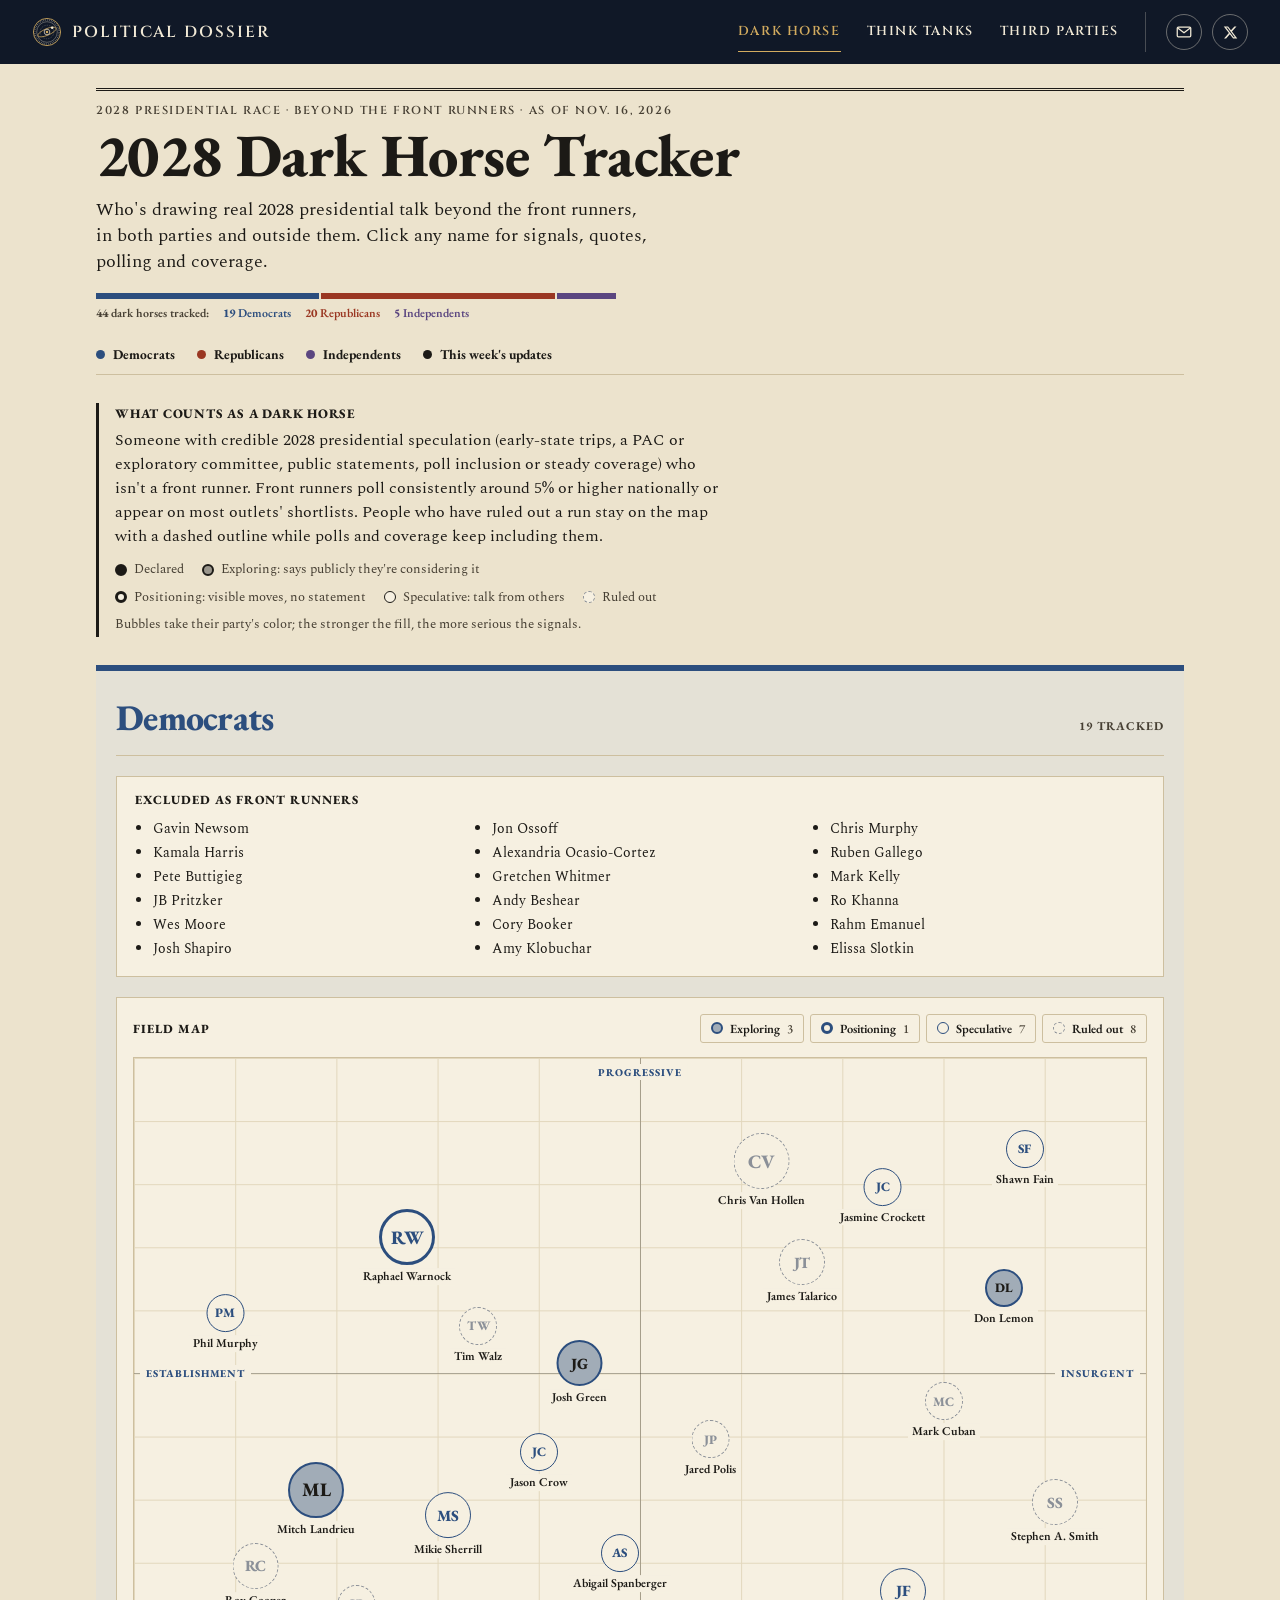
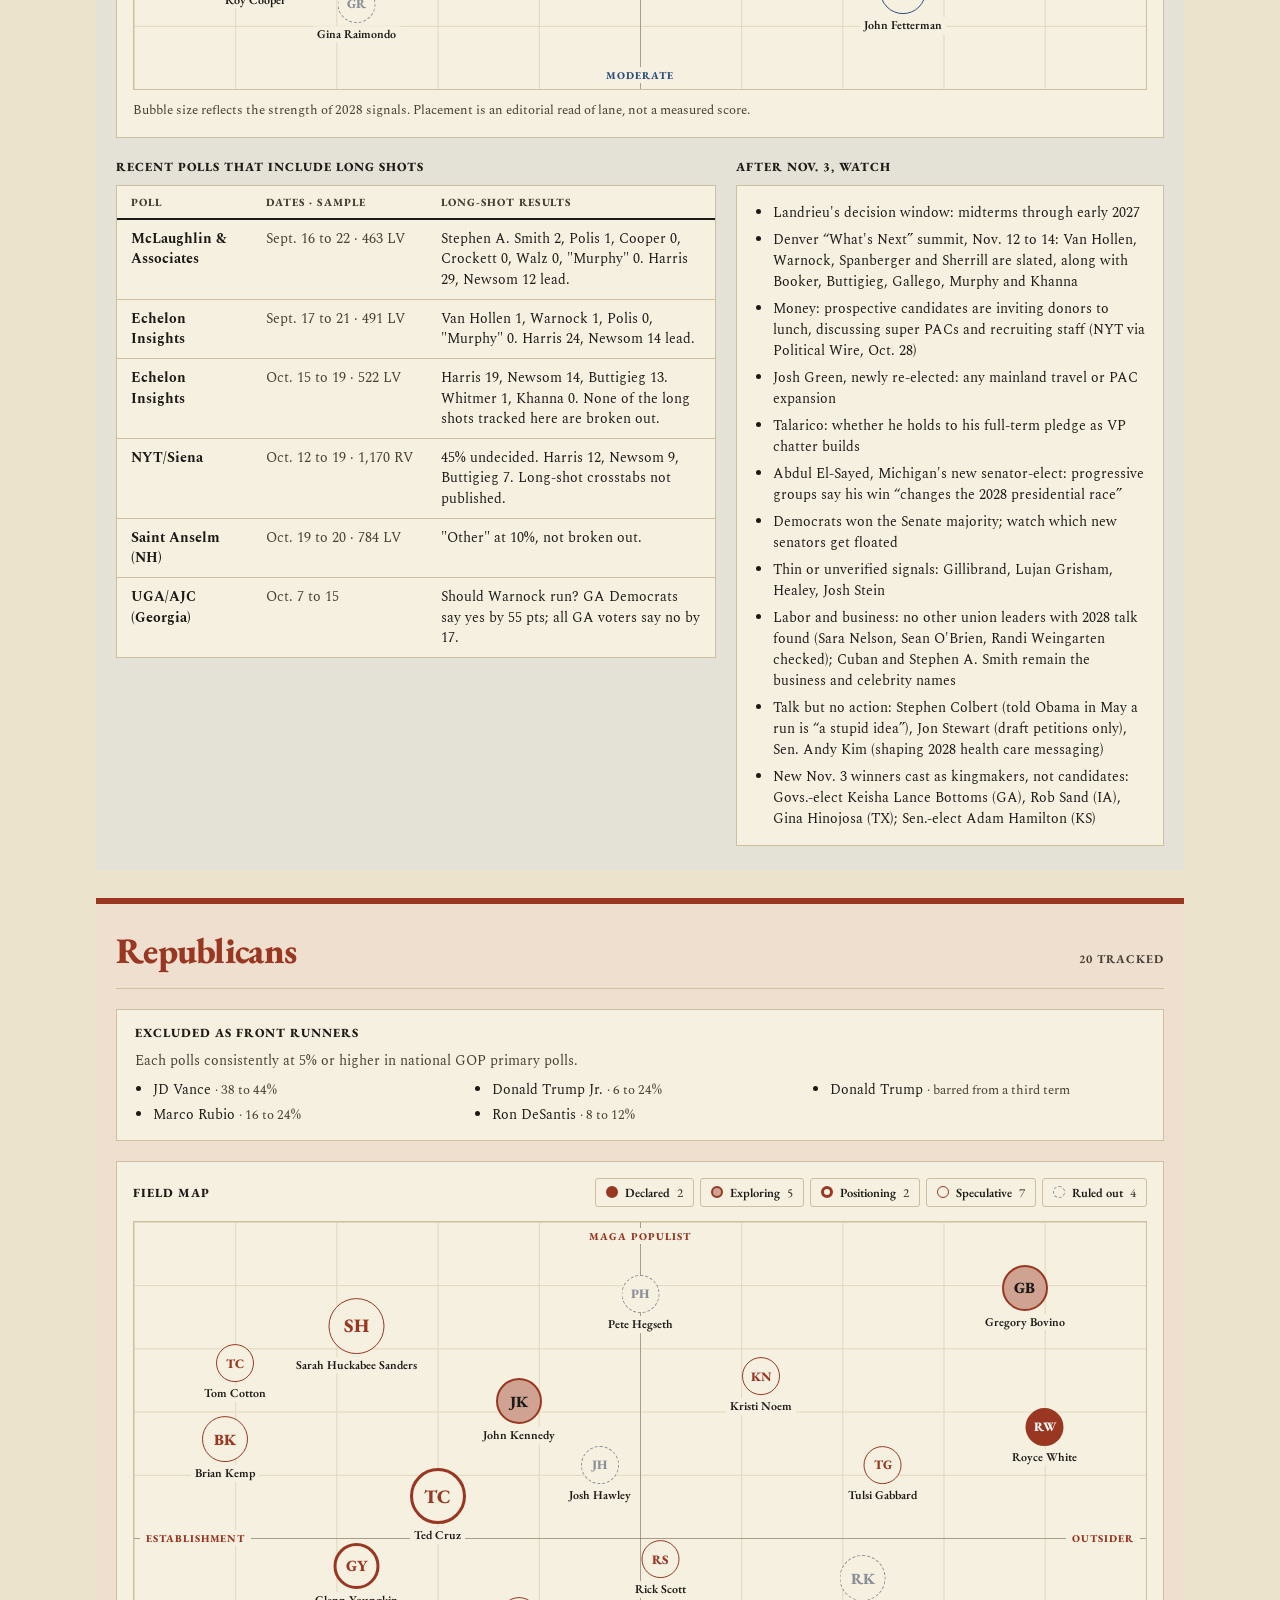
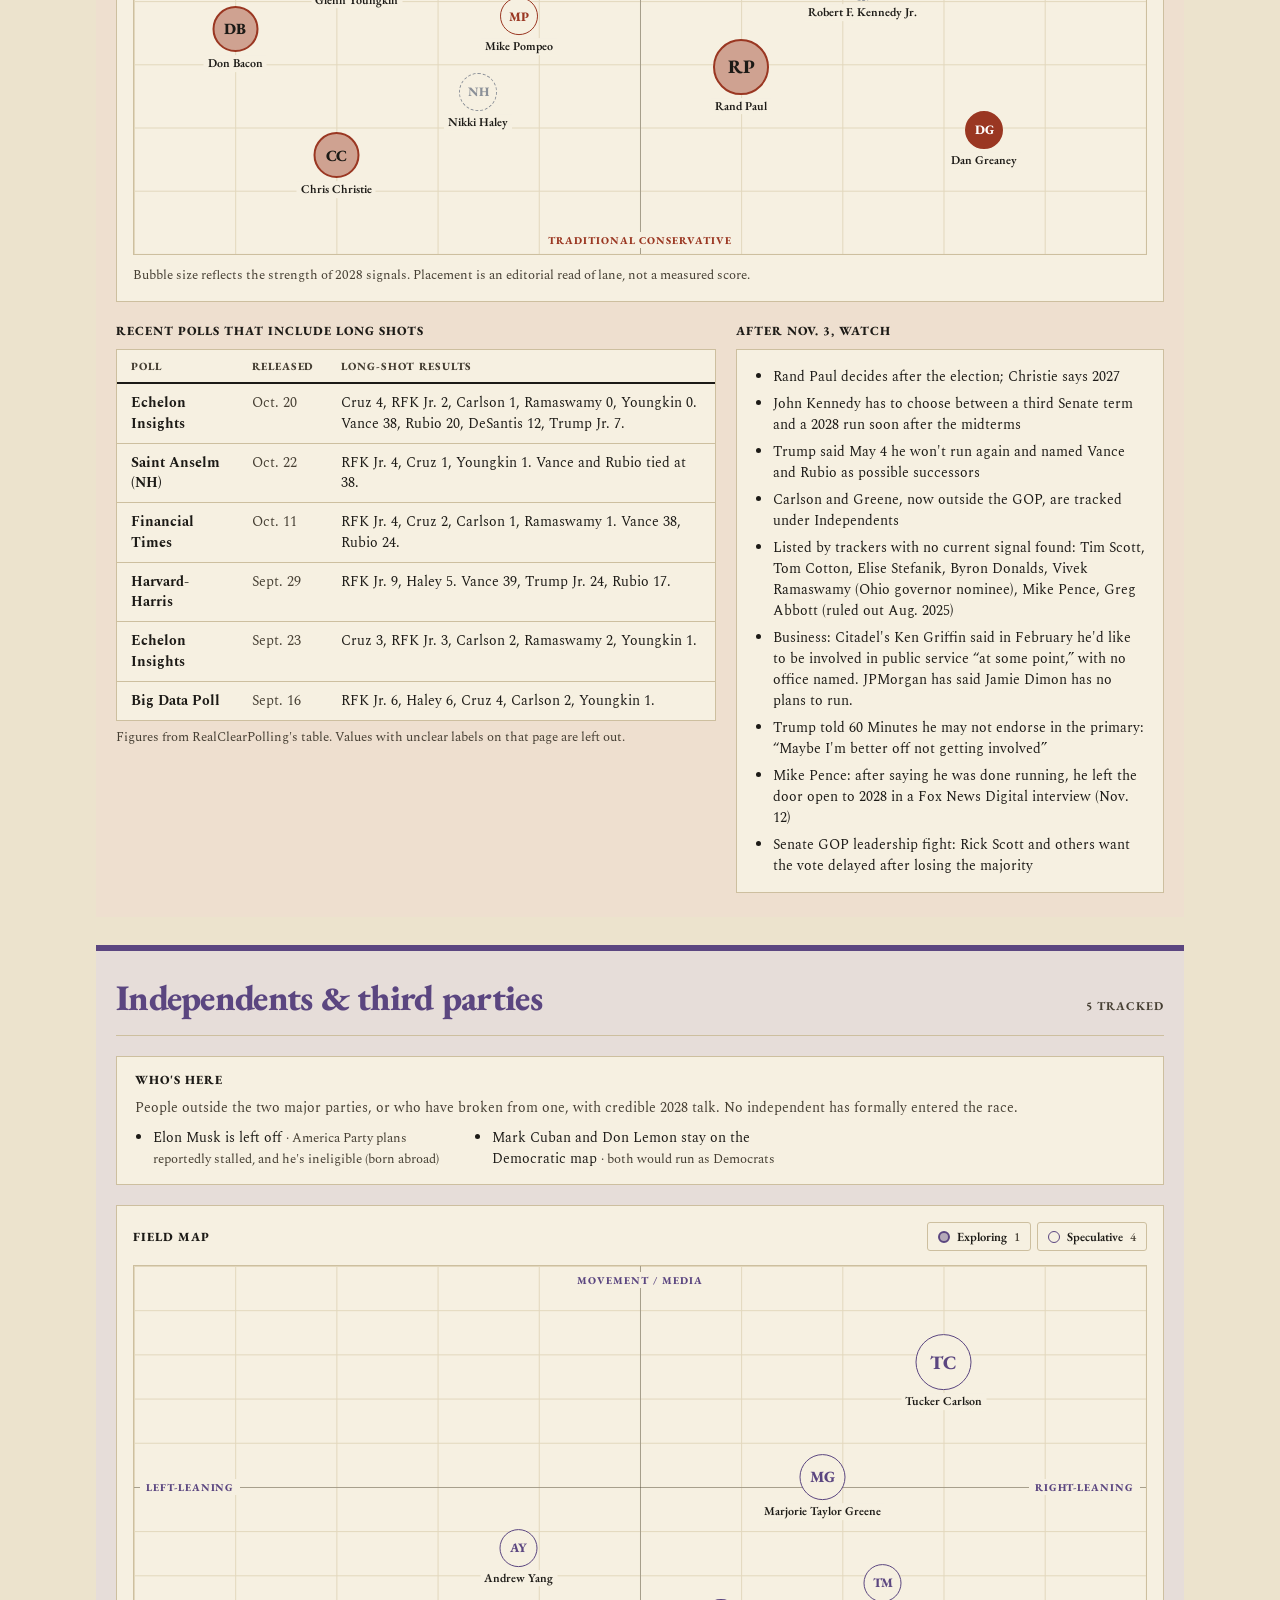
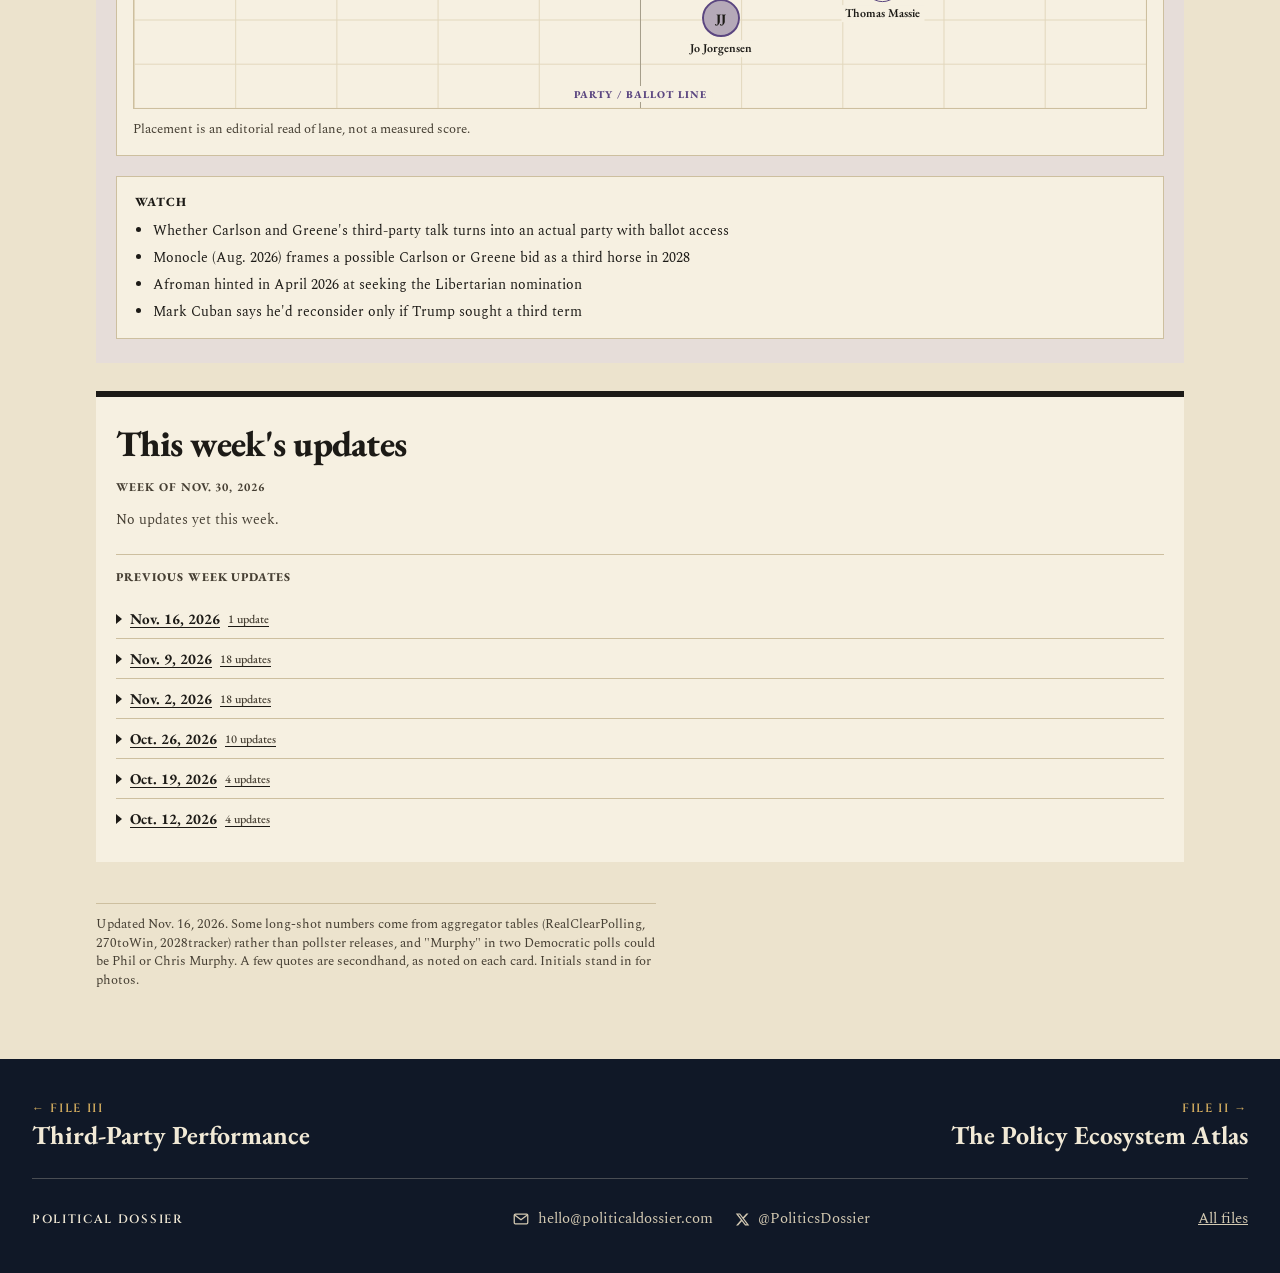
==== commit 3d3d901d: "Add email and X links to the menus and footers Co-Authored-By: Claude Opus 5.5 <noreply@anthropic.co" ====
--- a/dark-horse/index.html
+++ b/dark-horse/index.html
@@ -20,6 +20,7 @@
 <meta property="og:image:height" content="630">
 <meta property="og:image:alt" content="The 2028 Dark Horse Tracker: field maps of Democratic, Republican and independent long shots">
 <meta name="twitter:card" content="summary_large_image">
+<meta name="twitter:site" content="@PoliticsDossier">
 <meta name="twitter:title" content="2028 Dark Horse Tracker: Long-Shot Presidential Contenders | Political Dossier">
 <meta name="twitter:description" content="Tracking the 2028 presidential field beyond the front runners: Democrats, Republicans and independents, with statuses, early-state moves, polls and a weekly updates log.">
 <meta name="twitter:image" content="https://politicaldossier.com/assets/social/dark-horse.jpg">
@@ -63,6 +64,7 @@
       <a href="../dark-horse/" aria-current="page">Dark Horse</a>
       <a href="../think-tanks/">Think Tanks</a>
       <a href="../third-party/">Third Parties</a>
+      <span class="dz-soc"><a href="mailto:hello@politicaldossier.com" aria-label="Email hello@politicaldossier.com" title="hello@politicaldossier.com"><svg width="18" height="18" viewBox="0 0 24 24" aria-hidden="true"><rect x="3" y="5.5" width="18" height="13" rx="1.5" fill="none" stroke="currentColor" stroke-width="1.7"/><path d="M3.6 6.6 L12 13 L20.4 6.6" fill="none" stroke="currentColor" stroke-width="1.7" stroke-linejoin="round"/></svg></a><a href="https://x.com/PoliticsDossier" target="_blank" rel="noopener" aria-label="Political Dossier on X (@PoliticsDossier)" title="@PoliticsDossier on X"><svg width="15" height="15" viewBox="0 0 24 24" aria-hidden="true"><path fill="currentColor" d="M18.244 2.25h3.308l-7.227 8.26 8.502 11.24H16.17l-5.214-6.817L4.99 21.75H1.68l7.73-8.835L1.254 2.25H8.08l4.713 6.231zm-1.161 17.52h1.833L7.084 4.126H5.117z"/></svg></a></span>
     </div>
   </div>
 </div>
@@ -262,7 +264,7 @@
       <a href="../third-party/"><span class="dz-k">&larr; File III</span><span class="dz-t">Third-Party Performance</span></a>
       <a href="../think-tanks/"><span class="dz-k">File II &rarr;</span><span class="dz-t">The Policy Ecosystem Atlas</span></a>
     </div>
-    <div class="dz-colo"><span class="dz-k">Political Dossier</span><a href="../">All files</a></div>
+    <div class="dz-colo"><span class="dz-k">Political Dossier</span><span class="dz-soc-foot"><a href="mailto:hello@politicaldossier.com"><svg width="18" height="18" viewBox="0 0 24 24" aria-hidden="true"><rect x="3" y="5.5" width="18" height="13" rx="1.5" fill="none" stroke="currentColor" stroke-width="1.7"/><path d="M3.6 6.6 L12 13 L20.4 6.6" fill="none" stroke="currentColor" stroke-width="1.7" stroke-linejoin="round"/></svg><span>hello@politicaldossier.com</span></a><a href="https://x.com/PoliticsDossier" target="_blank" rel="noopener"><svg width="15" height="15" viewBox="0 0 24 24" aria-hidden="true"><path fill="currentColor" d="M18.244 2.25h3.308l-7.227 8.26 8.502 11.24H16.17l-5.214-6.817L4.99 21.75H1.68l7.73-8.835L1.254 2.25H8.08l4.713 6.231zm-1.161 17.52h1.833L7.084 4.126H5.117z"/></svg><span>@PoliticsDossier</span></a></span><a href="../">All files</a></div>
   </div>
 </div>
 <script src="data.js"></script>
--- a/assets/chrome.css
+++ b/assets/chrome.css
@@ -31,3 +31,13 @@
 
 /* Logo mark */
 .pd-mark{display:block;flex:none}
+
+/* Email and X icons */
+.dz-soc{display:inline-flex;align-items:center;gap:10px;padding-left:20px;border-left:1px solid rgba(241,233,214,.25)}
+.dz-links .dz-soc a{display:inline-flex;align-items:center;justify-content:center;width:36px;height:36px;padding:0;border:1px solid rgba(241,233,214,.4);border-radius:50%;color:#F1E9D6}
+.dz-links .dz-soc a:hover,.dz-links .dz-soc a:focus-visible{color:#D2AB5F;border-color:#D2AB5F}
+.dz-soc-foot{display:inline-flex;flex-wrap:wrap;gap:8px 22px}
+.dz-colo .dz-soc-foot a{display:inline-flex;align-items:center;gap:8px;text-decoration:none;color:#D3C9B2;min-height:36px}
+.dz-colo .dz-soc-foot a:hover{color:#D2AB5F}
+@media (max-width:640px){.dz-soc{padding-left:0;border-left:none}}
+.dz-colo{align-items:center}
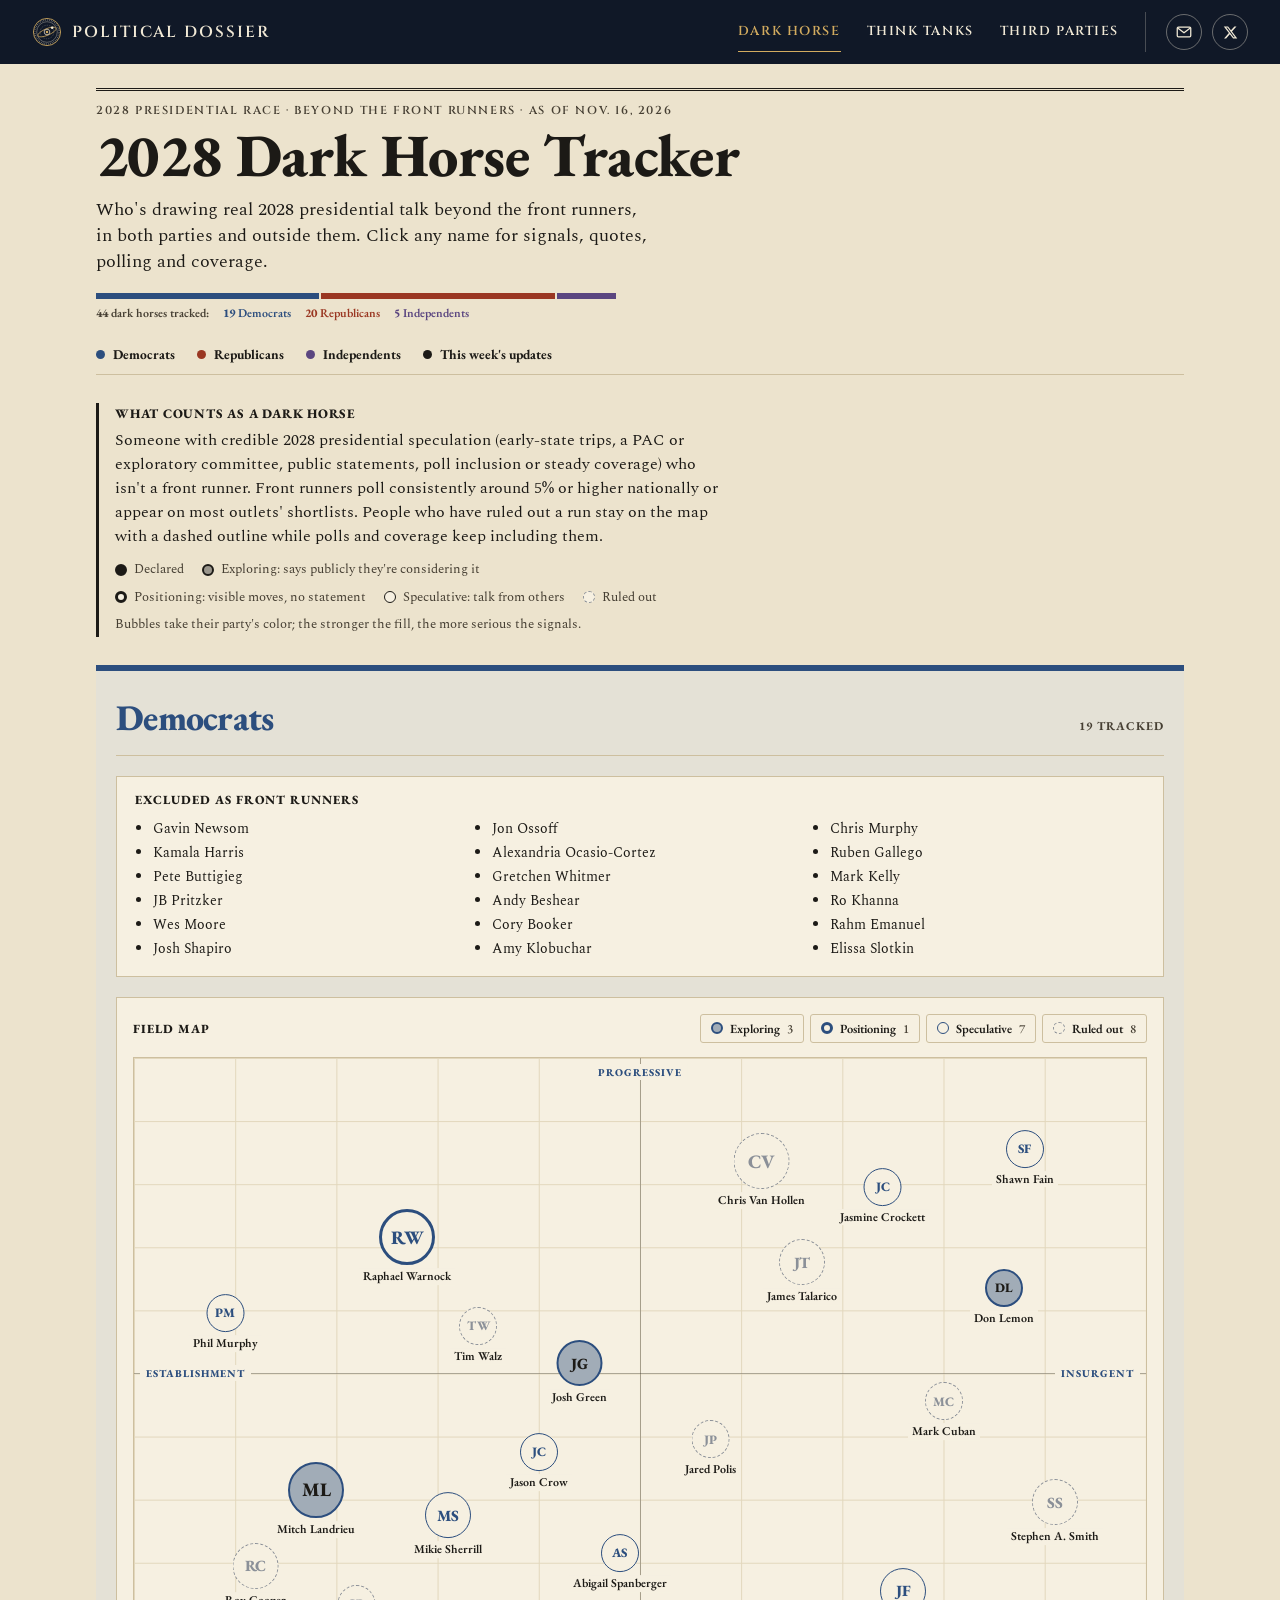
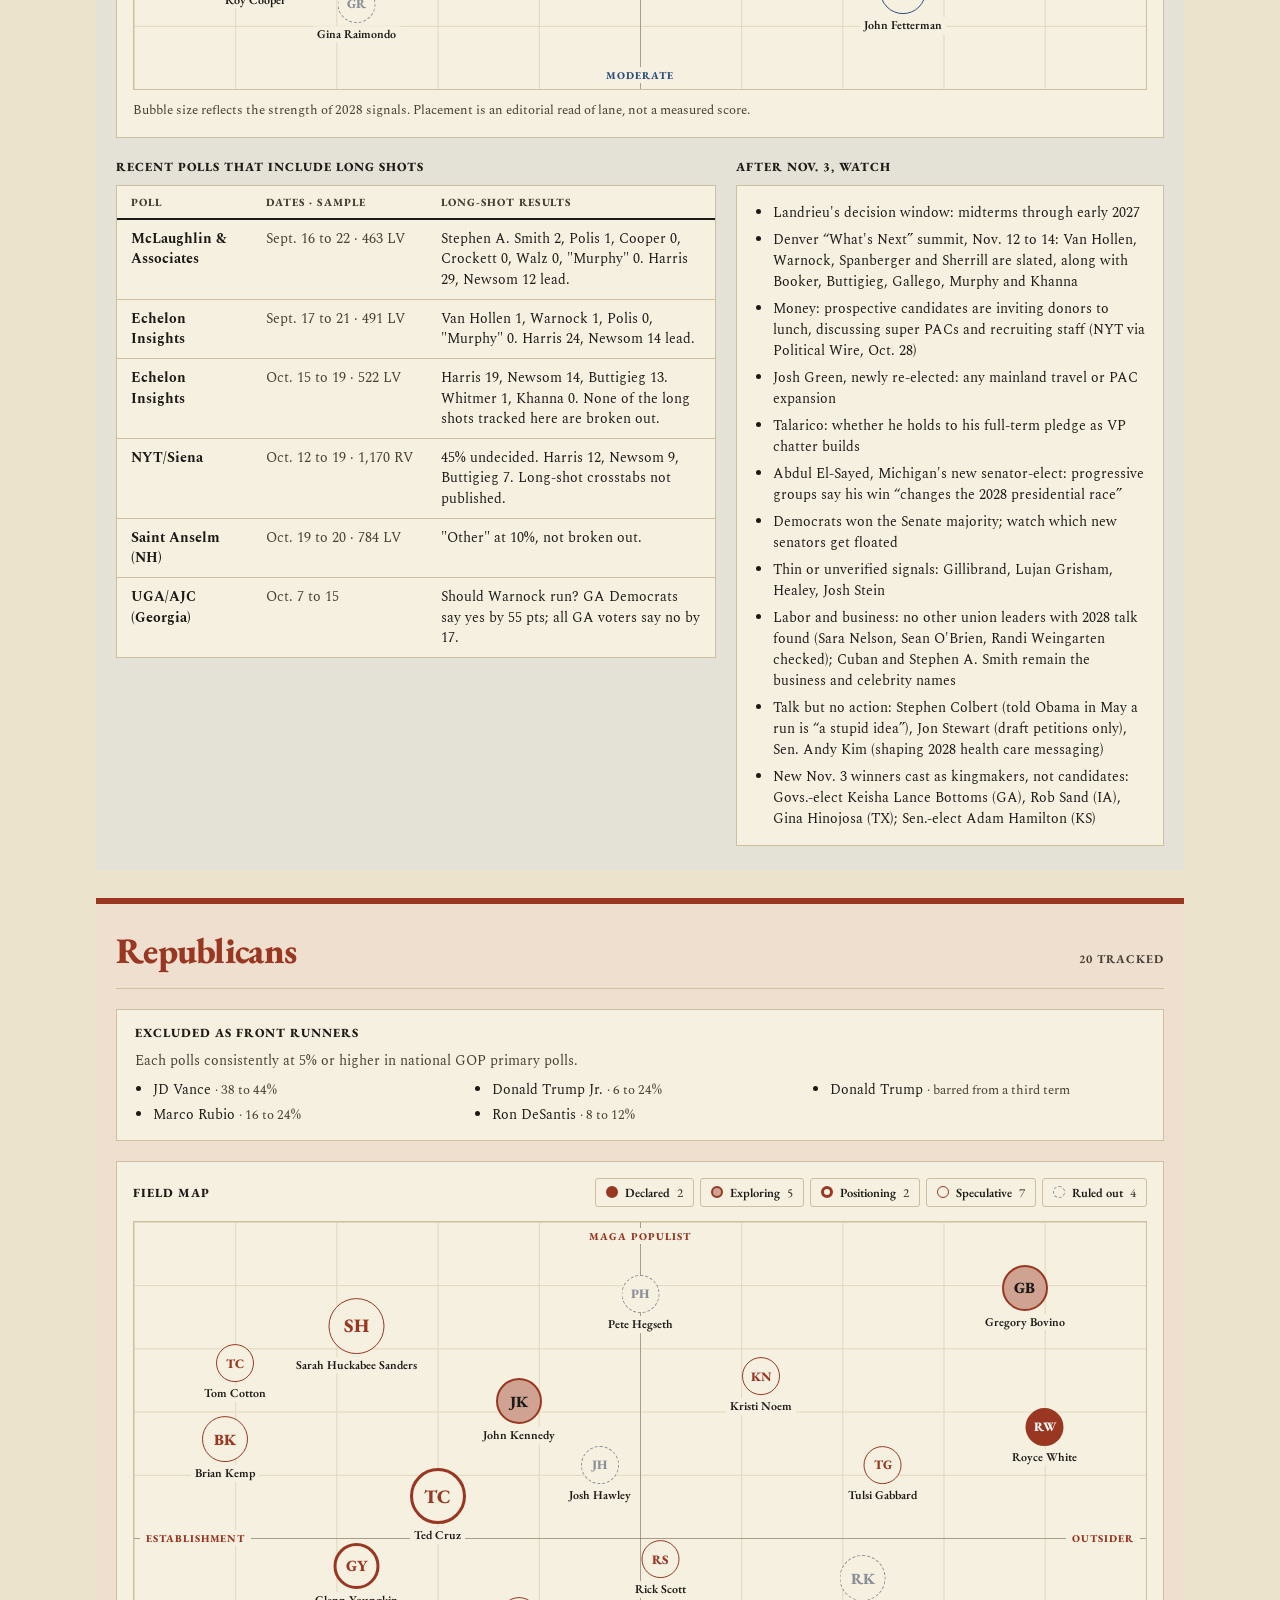
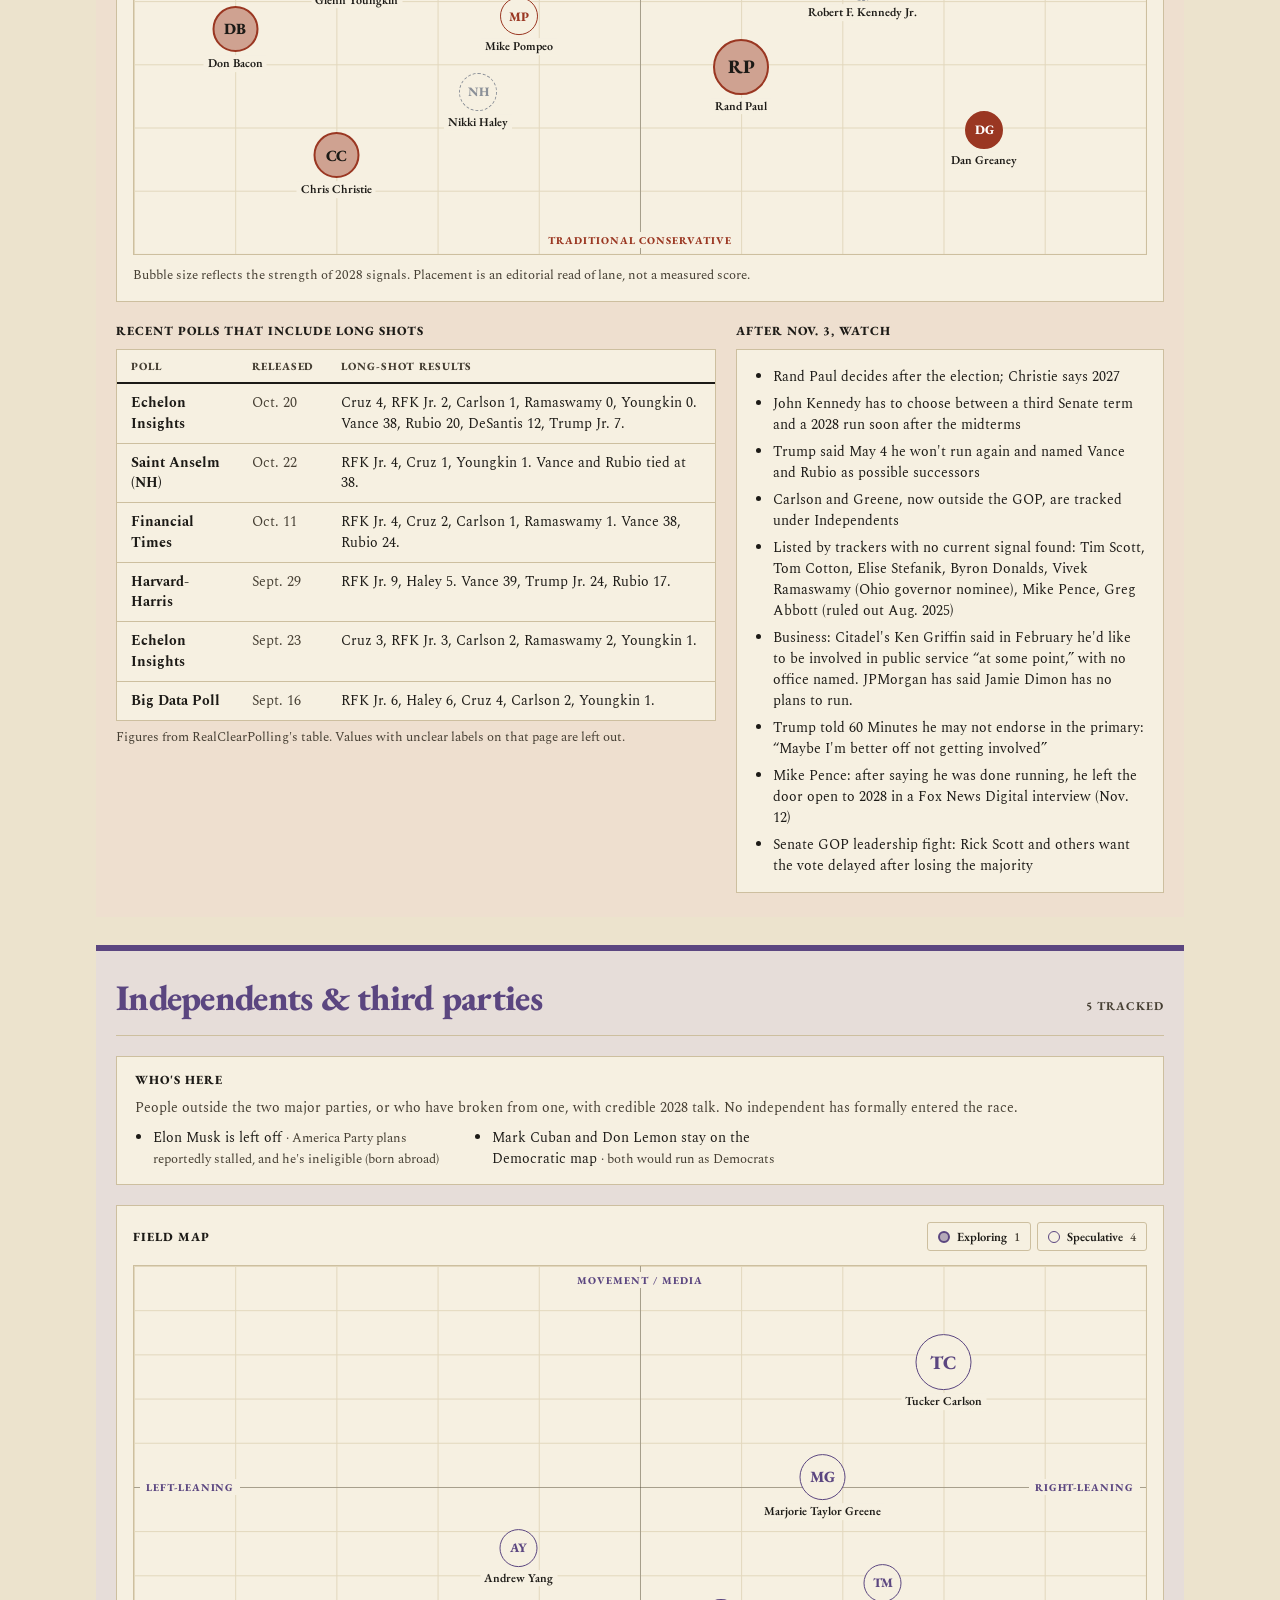
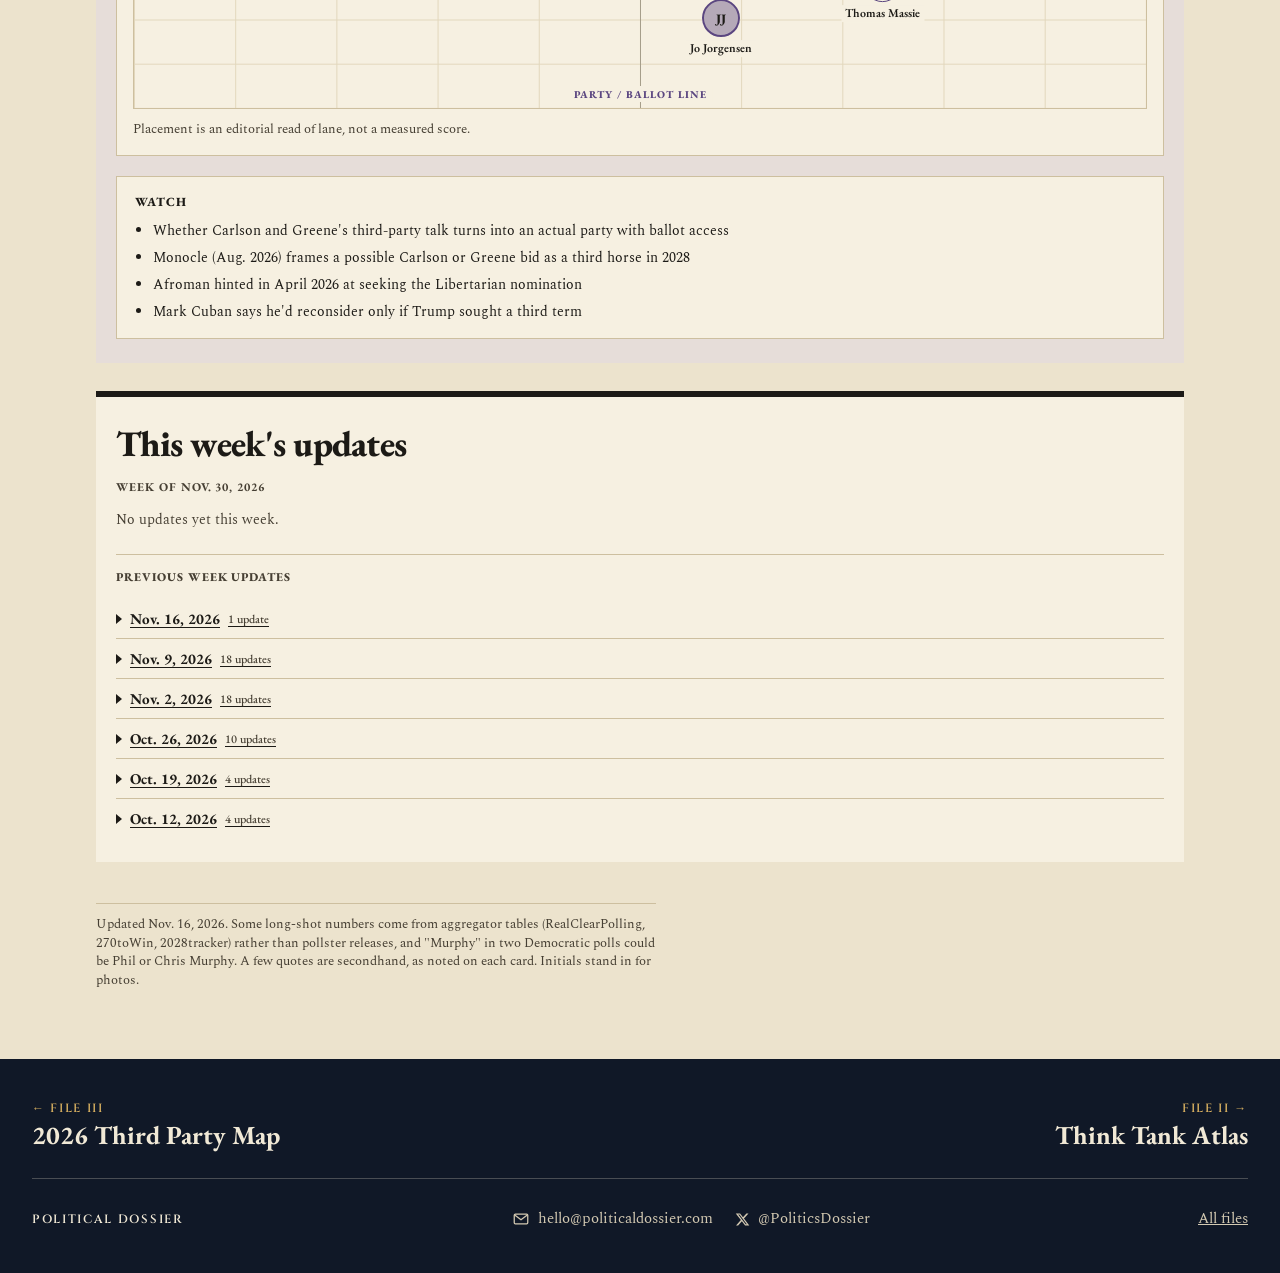
==== commit c625fa88: "Rename tools: 2028 Dark Horse Tracker, Think Tank Atlas, 2026 Third Party Map Co-Authored-By: Claude" ====
--- a/dark-horse/index.html
+++ b/dark-horse/index.html
@@ -18,18 +18,18 @@
 <meta property="og:image" content="https://politicaldossier.com/assets/social/dark-horse.jpg">
 <meta property="og:image:width" content="1200">
 <meta property="og:image:height" content="630">
-<meta property="og:image:alt" content="The 2028 Dark Horse Tracker: field maps of Democratic, Republican and independent long shots">
+<meta property="og:image:alt" content="2028 Dark Horse Tracker: field maps of Democratic, Republican and independent long shots">
 <meta name="twitter:card" content="summary_large_image">
 <meta name="twitter:site" content="@PoliticsDossier">
 <meta name="twitter:title" content="2028 Dark Horse Tracker: Long-Shot Presidential Contenders | Political Dossier">
 <meta name="twitter:description" content="Tracking the 2028 presidential field beyond the front runners: Democrats, Republicans and independents, with statuses, early-state moves, polls and a weekly updates log.">
 <meta name="twitter:image" content="https://politicaldossier.com/assets/social/dark-horse.jpg">
-<meta name="twitter:image:alt" content="The 2028 Dark Horse Tracker: field maps of Democratic, Republican and independent long shots">
+<meta name="twitter:image:alt" content="2028 Dark Horse Tracker: field maps of Democratic, Republican and independent long shots">
 <script type="application/ld+json">
 {
  "@context": "https://schema.org",
  "@type": "WebPage",
- "name": "The 2028 Dark Horse Tracker",
+ "name": "2028 Dark Horse Tracker",
  "url": "https://politicaldossier.com/dark-horse/",
  "description": "Tracking the 2028 presidential field beyond the front runners: Democrats, Republicans and independents, with statuses, early-state moves, polls and a weekly updates log.",
  "isPartOf": {
@@ -261,8 +261,8 @@
 <div class="dz-foot">
   <div class="dz-in">
     <div class="dz-pn" role="navigation" aria-label="Other files">
-      <a href="../third-party/"><span class="dz-k">&larr; File III</span><span class="dz-t">Third-Party Performance</span></a>
-      <a href="../think-tanks/"><span class="dz-k">File II &rarr;</span><span class="dz-t">The Policy Ecosystem Atlas</span></a>
+      <a href="../third-party/"><span class="dz-k">&larr; File III</span><span class="dz-t">2026 Third Party Map</span></a>
+      <a href="../think-tanks/"><span class="dz-k">File II &rarr;</span><span class="dz-t">Think Tank Atlas</span></a>
     </div>
     <div class="dz-colo"><span class="dz-k">Political Dossier</span><span class="dz-soc-foot"><a href="mailto:hello@politicaldossier.com"><svg width="18" height="18" viewBox="0 0 24 24" aria-hidden="true"><rect x="3" y="5.5" width="18" height="13" rx="1.5" fill="none" stroke="currentColor" stroke-width="1.7"/><path d="M3.6 6.6 L12 13 L20.4 6.6" fill="none" stroke="currentColor" stroke-width="1.7" stroke-linejoin="round"/></svg><span>hello@politicaldossier.com</span></a><a href="https://x.com/PoliticsDossier" target="_blank" rel="noopener"><svg width="15" height="15" viewBox="0 0 24 24" aria-hidden="true"><path fill="currentColor" d="M18.244 2.25h3.308l-7.227 8.26 8.502 11.24H16.17l-5.214-6.817L4.99 21.75H1.68l7.73-8.835L1.254 2.25H8.08l4.713 6.231zm-1.161 17.52h1.833L7.084 4.126H5.117z"/></svg><span>@PoliticsDossier</span></a></span><a href="../">All files</a></div>
   </div>
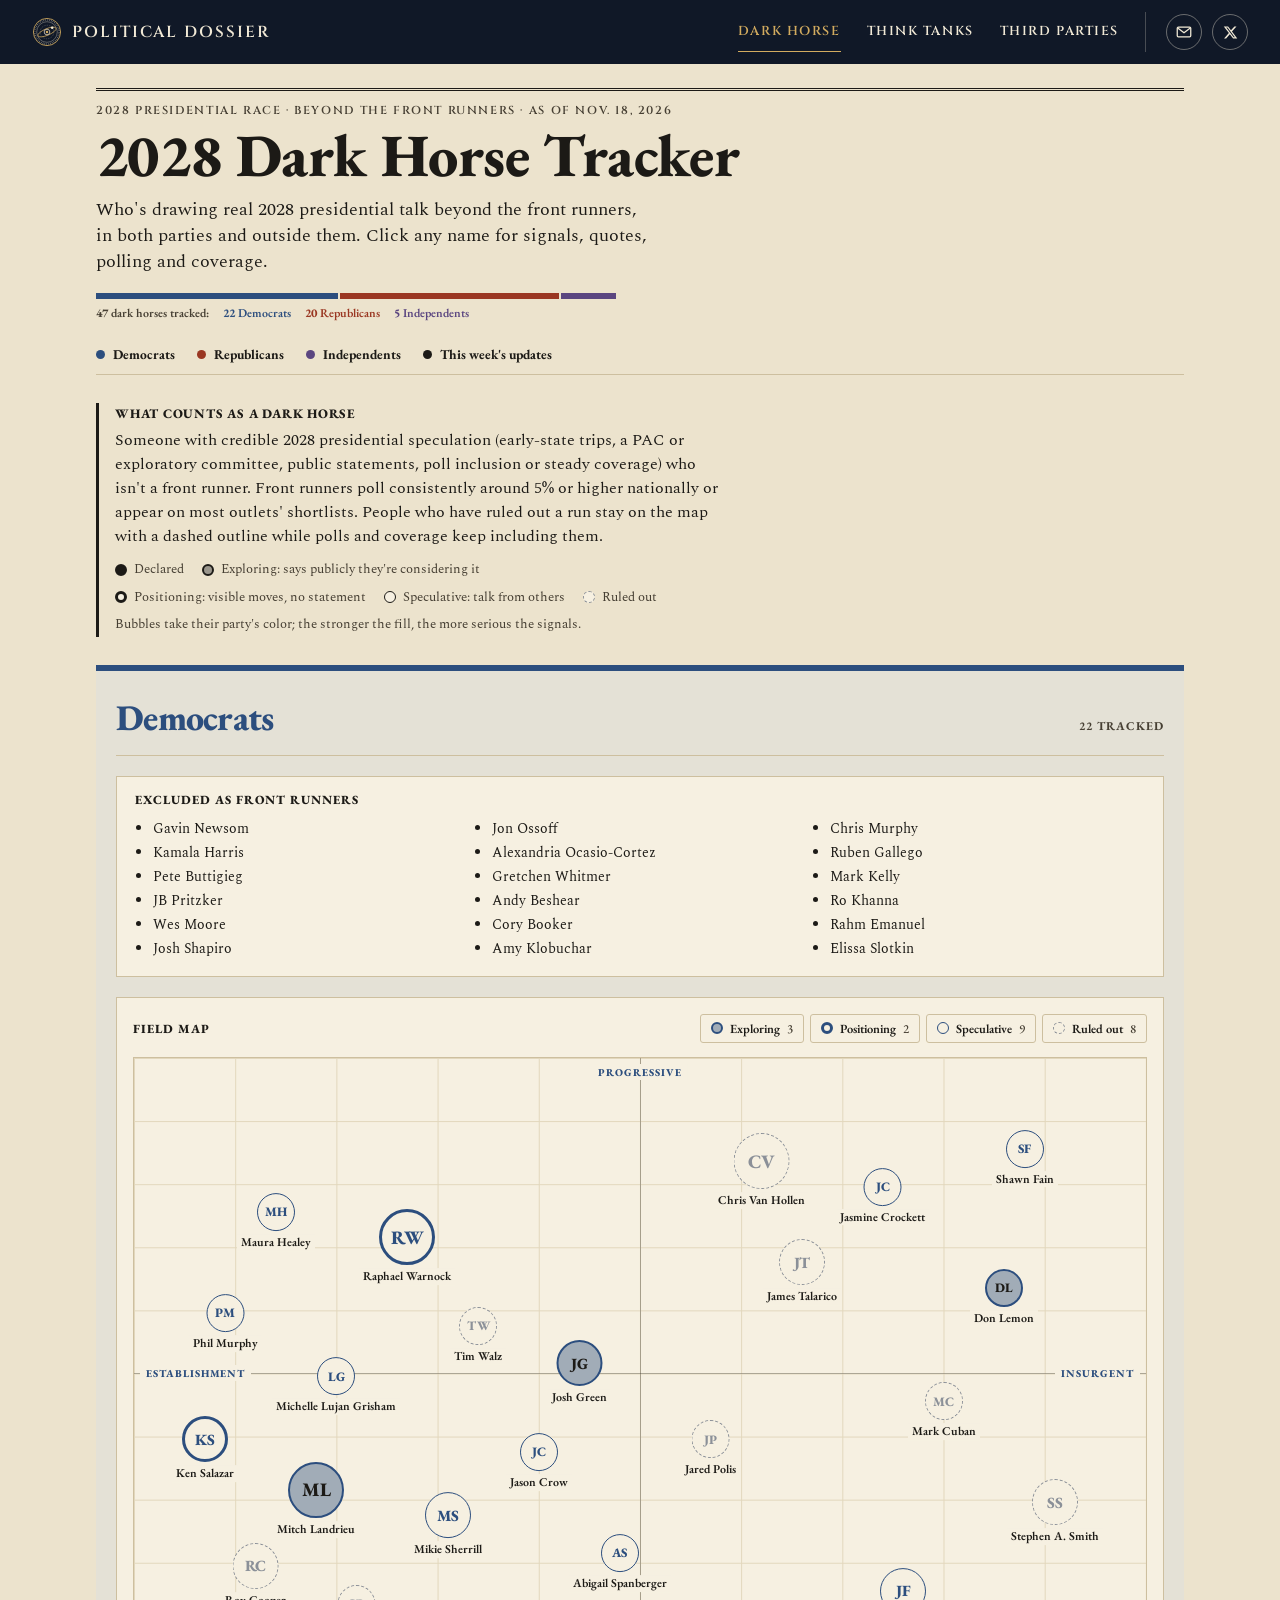
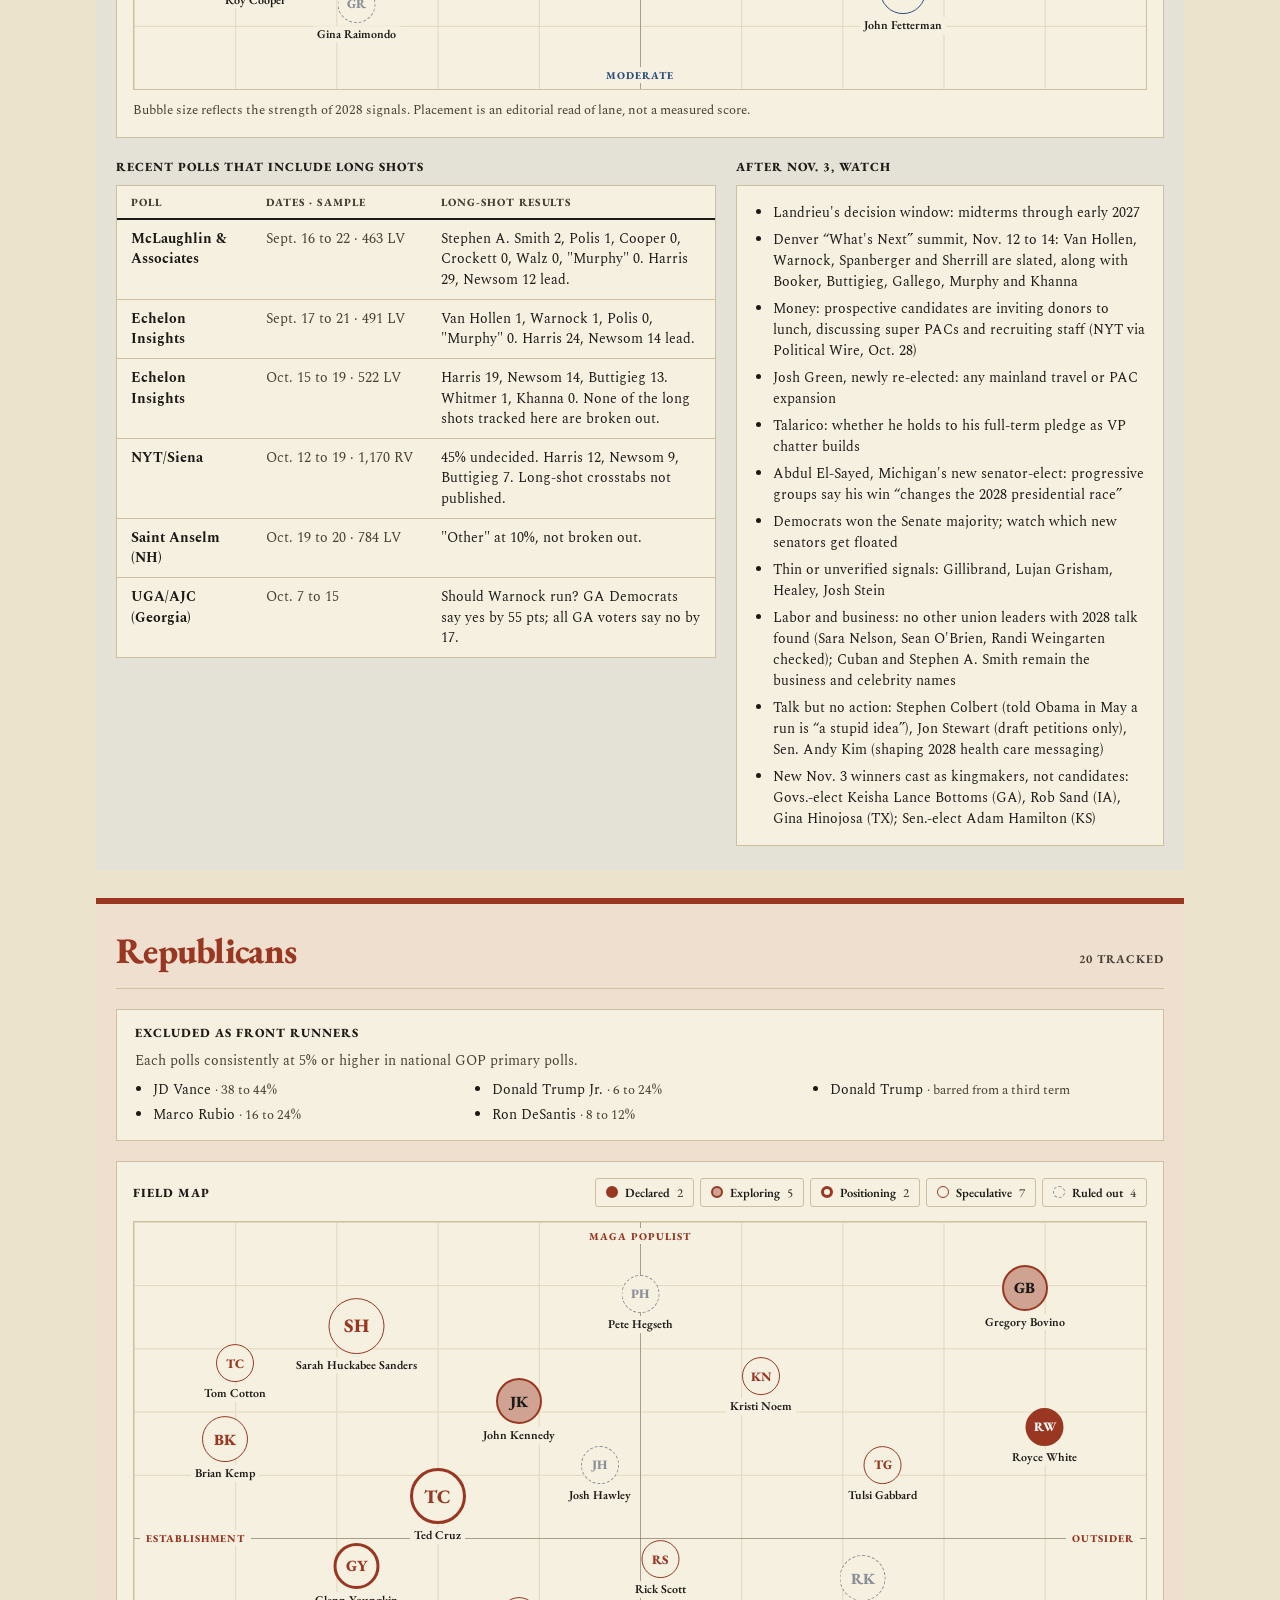
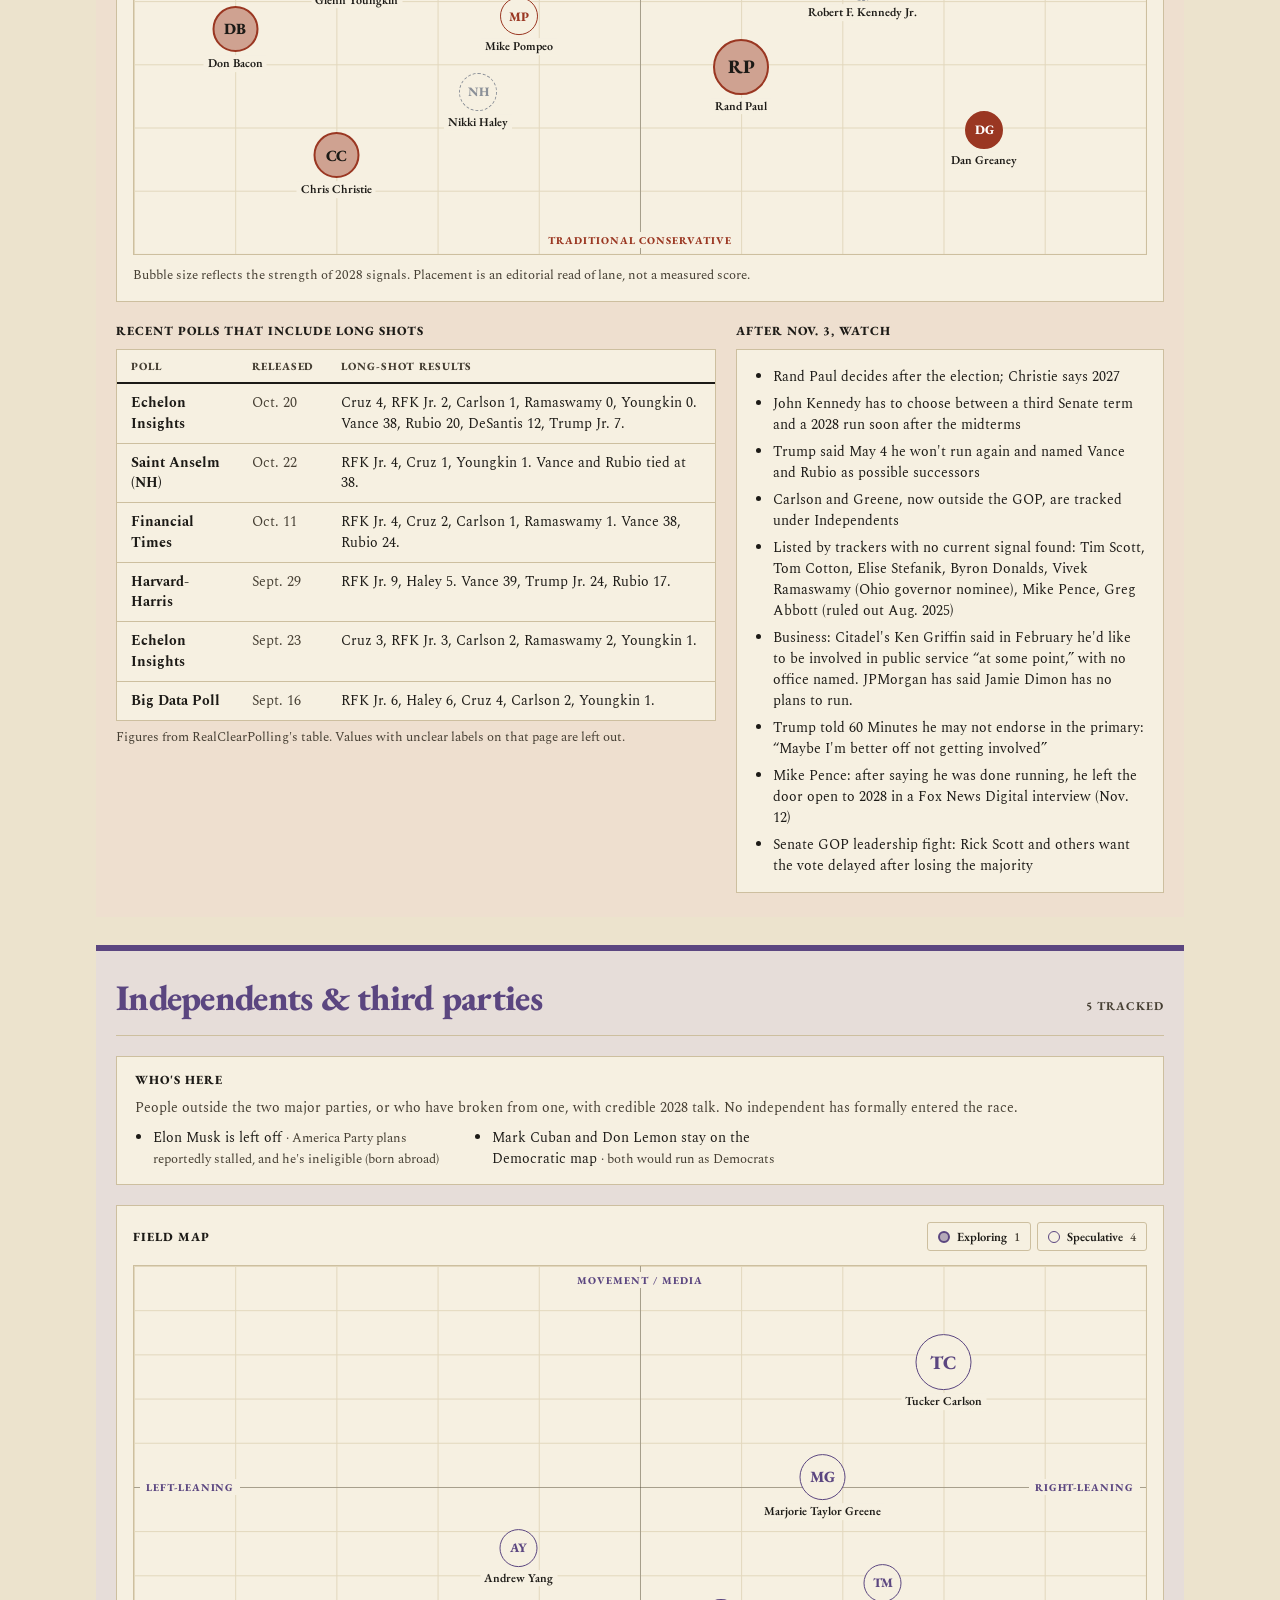
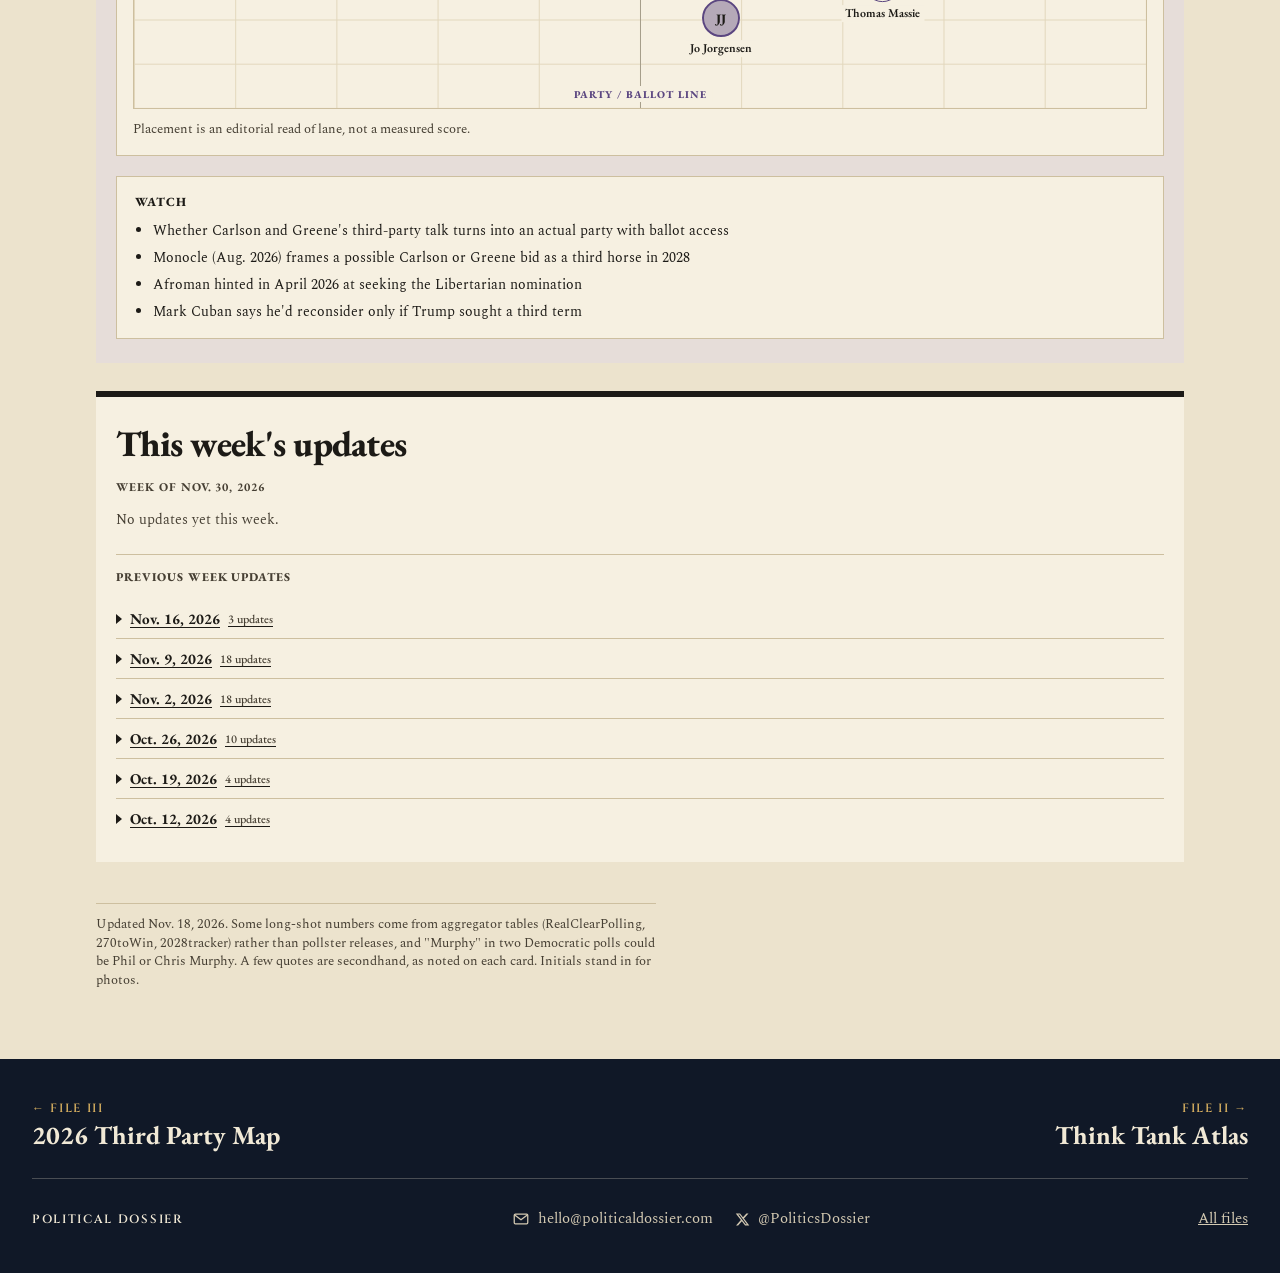
==== commit 3cf7d5b8: "Dark Horse Tracker: add Ken Salazar, Michelle Lujan Grisham, Maura Healey Co-Authored-By: Claude Opu" ====
--- a/dark-horse/index.html
+++ b/dark-horse/index.html
@@ -71,7 +71,7 @@
 
 <div class="wrap">
   <header>
-    <div class="eyebrow">2028 presidential race · beyond the front runners · as of Nov. 16, 2026</div>
+    <div class="eyebrow">2028 presidential race · beyond the front runners · as of Nov. 18, 2026</div>
     <h1>2028 Dark Horse Tracker</h1>
     <p class="lede">Who's drawing real 2028 presidential talk beyond the front runners, in both parties and outside them. Click any name for signals, quotes, polling and coverage.</p>
     <div class="share" id="share" aria-hidden="true"></div>
@@ -252,7 +252,7 @@
     <div class="prev" id="upd-prev"></div>
   </section>
 
-  <p class="foot">Updated Nov. 16, 2026. Some long-shot numbers come from aggregator tables (RealClearPolling, 270toWin, 2028tracker) rather than pollster releases, and "Murphy" in two Democratic polls could be Phil or Chris Murphy. A few quotes are secondhand, as noted on each card. Initials stand in for photos.</p>
+  <p class="foot">Updated Nov. 18, 2026. Some long-shot numbers come from aggregator tables (RealClearPolling, 270toWin, 2028tracker) rather than pollster releases, and "Murphy" in two Democratic polls could be Phil or Chris Murphy. A few quotes are secondhand, as noted on each card. Initials stand in for photos.</p>
 </div>
 
 <div class="scrim" id="scrim" hidden></div>
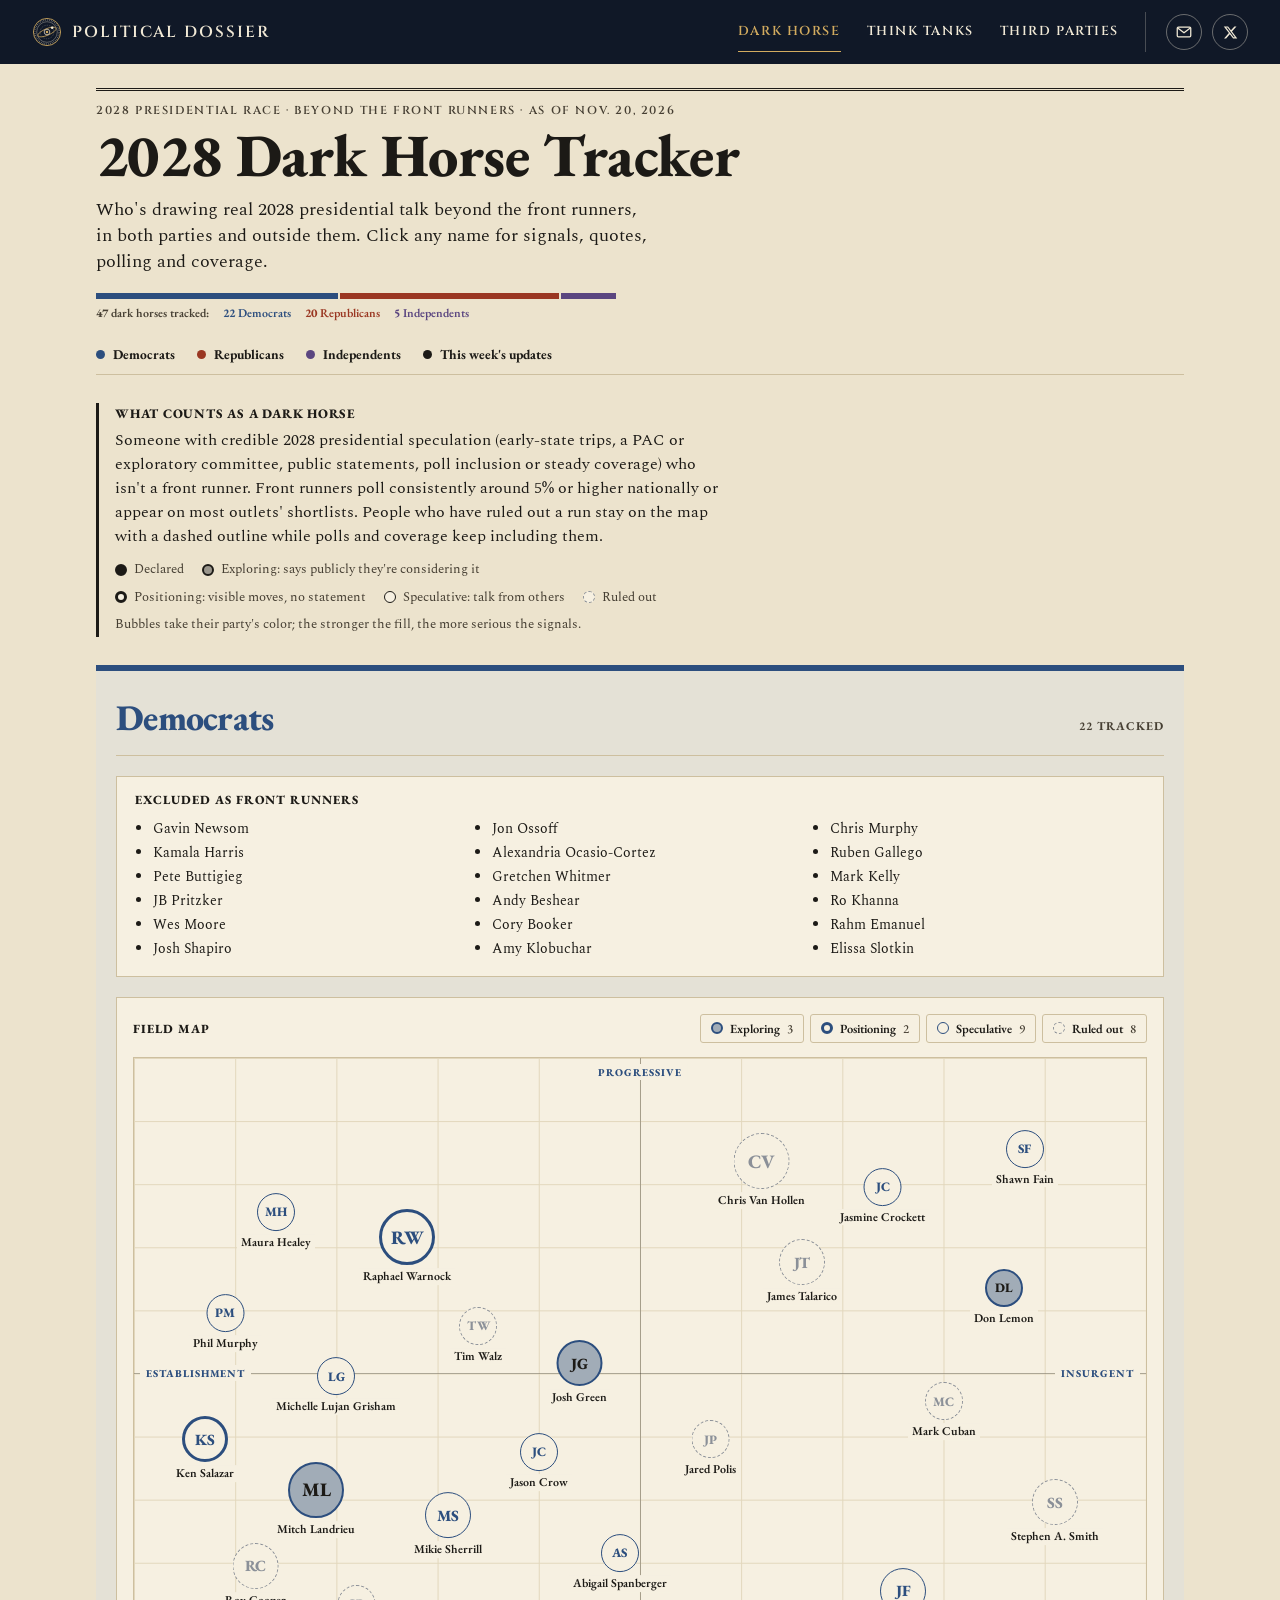
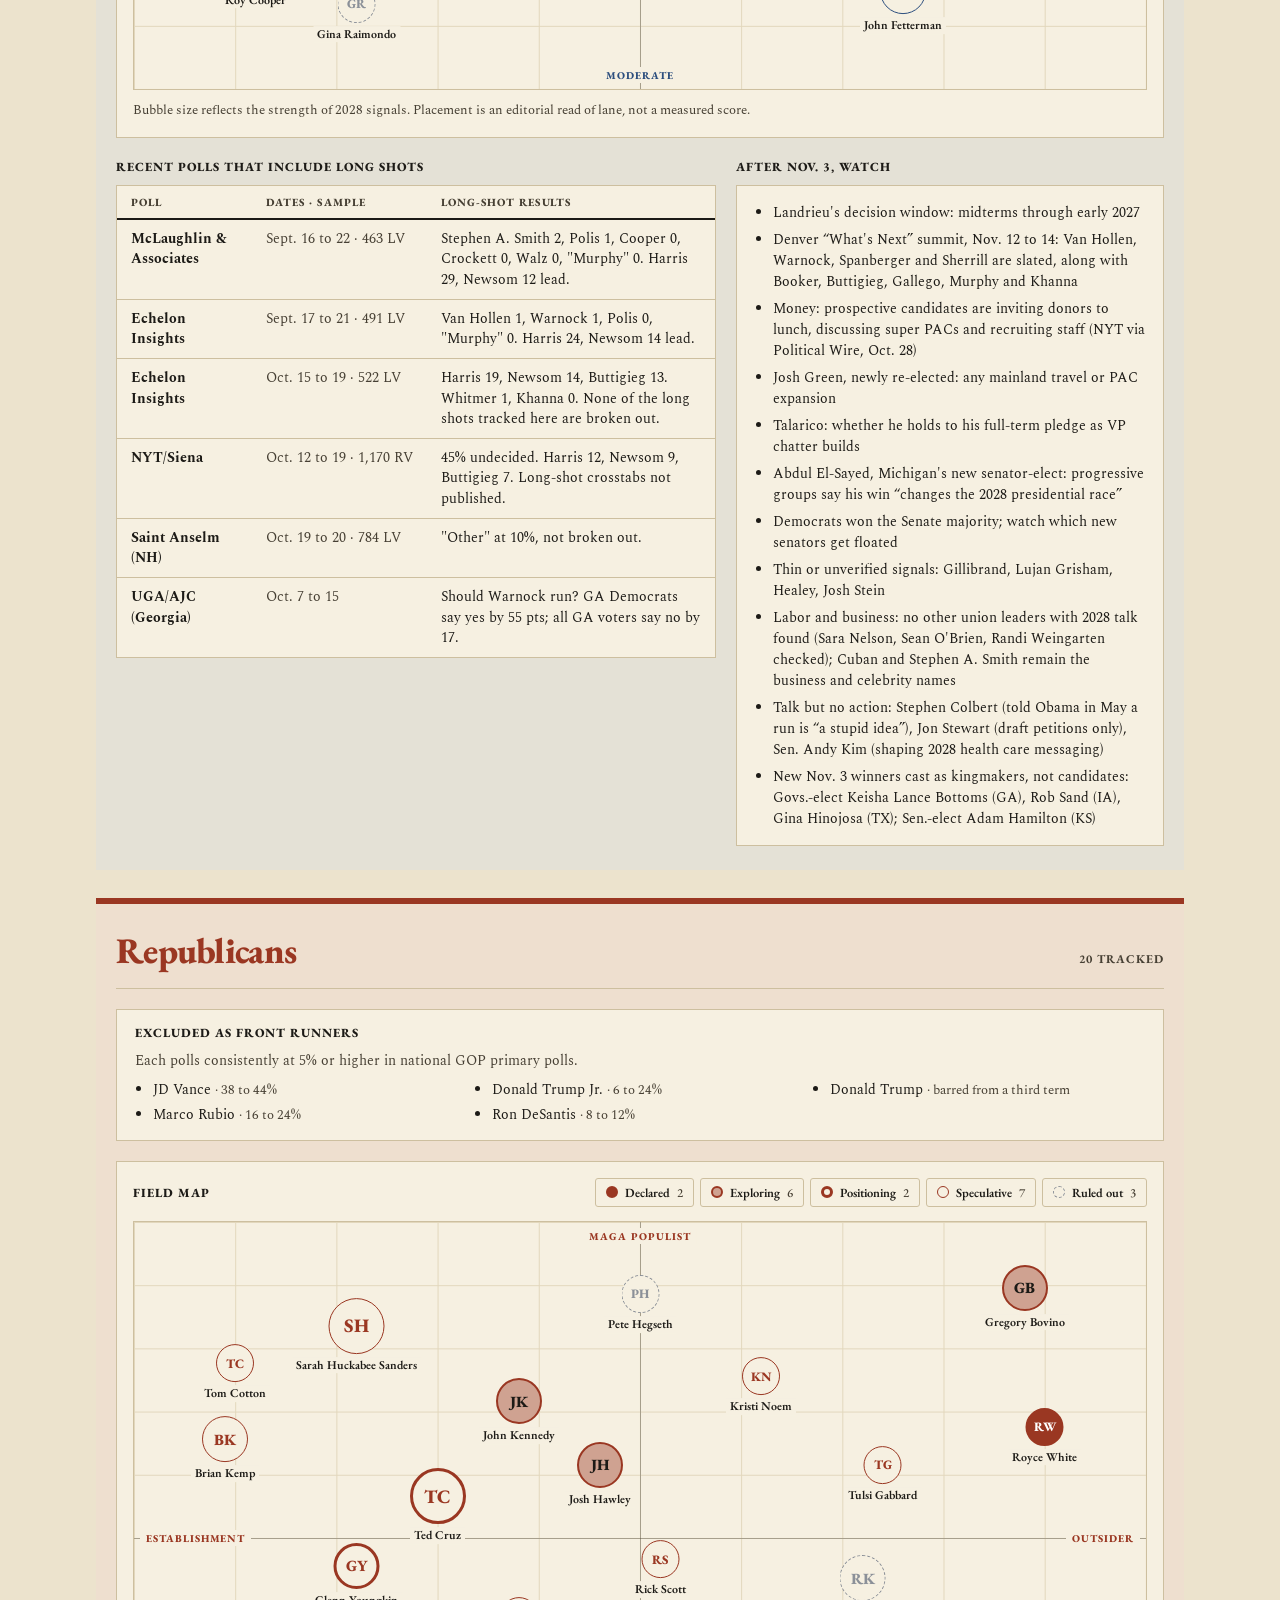
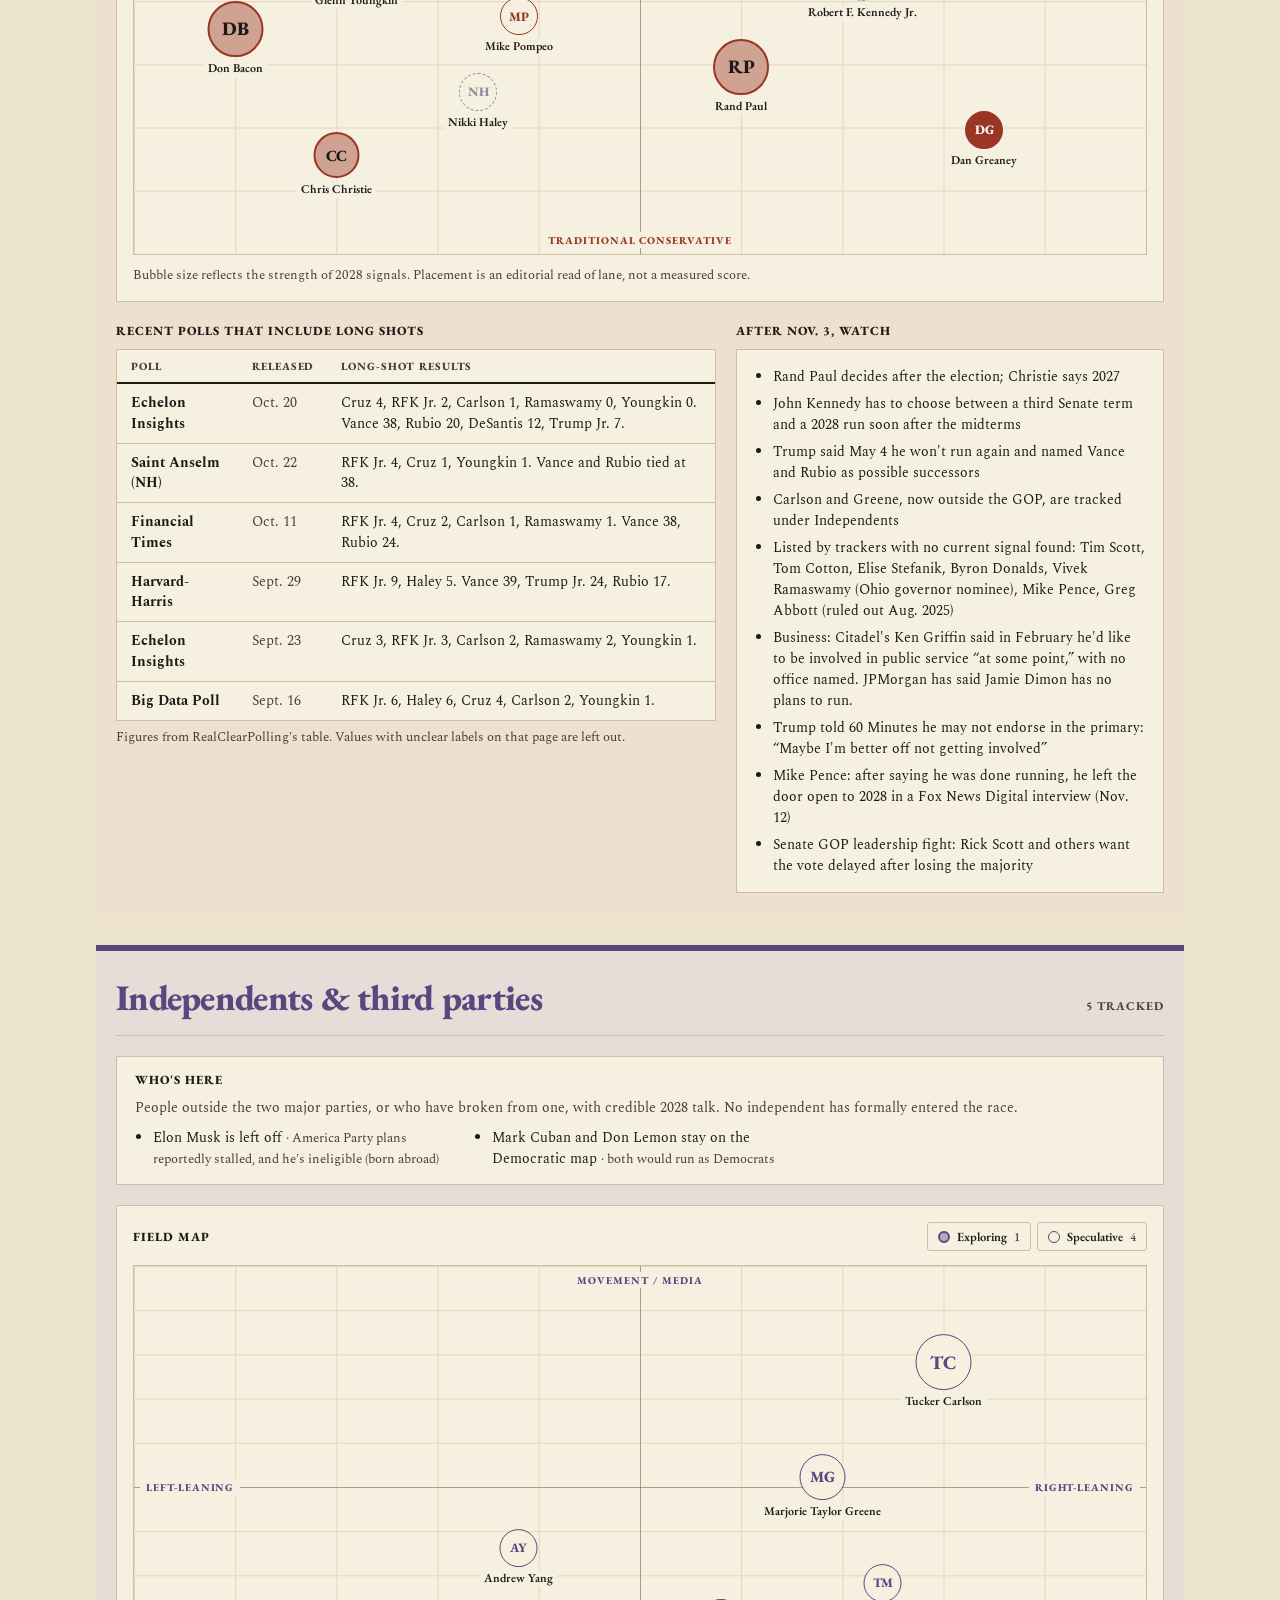
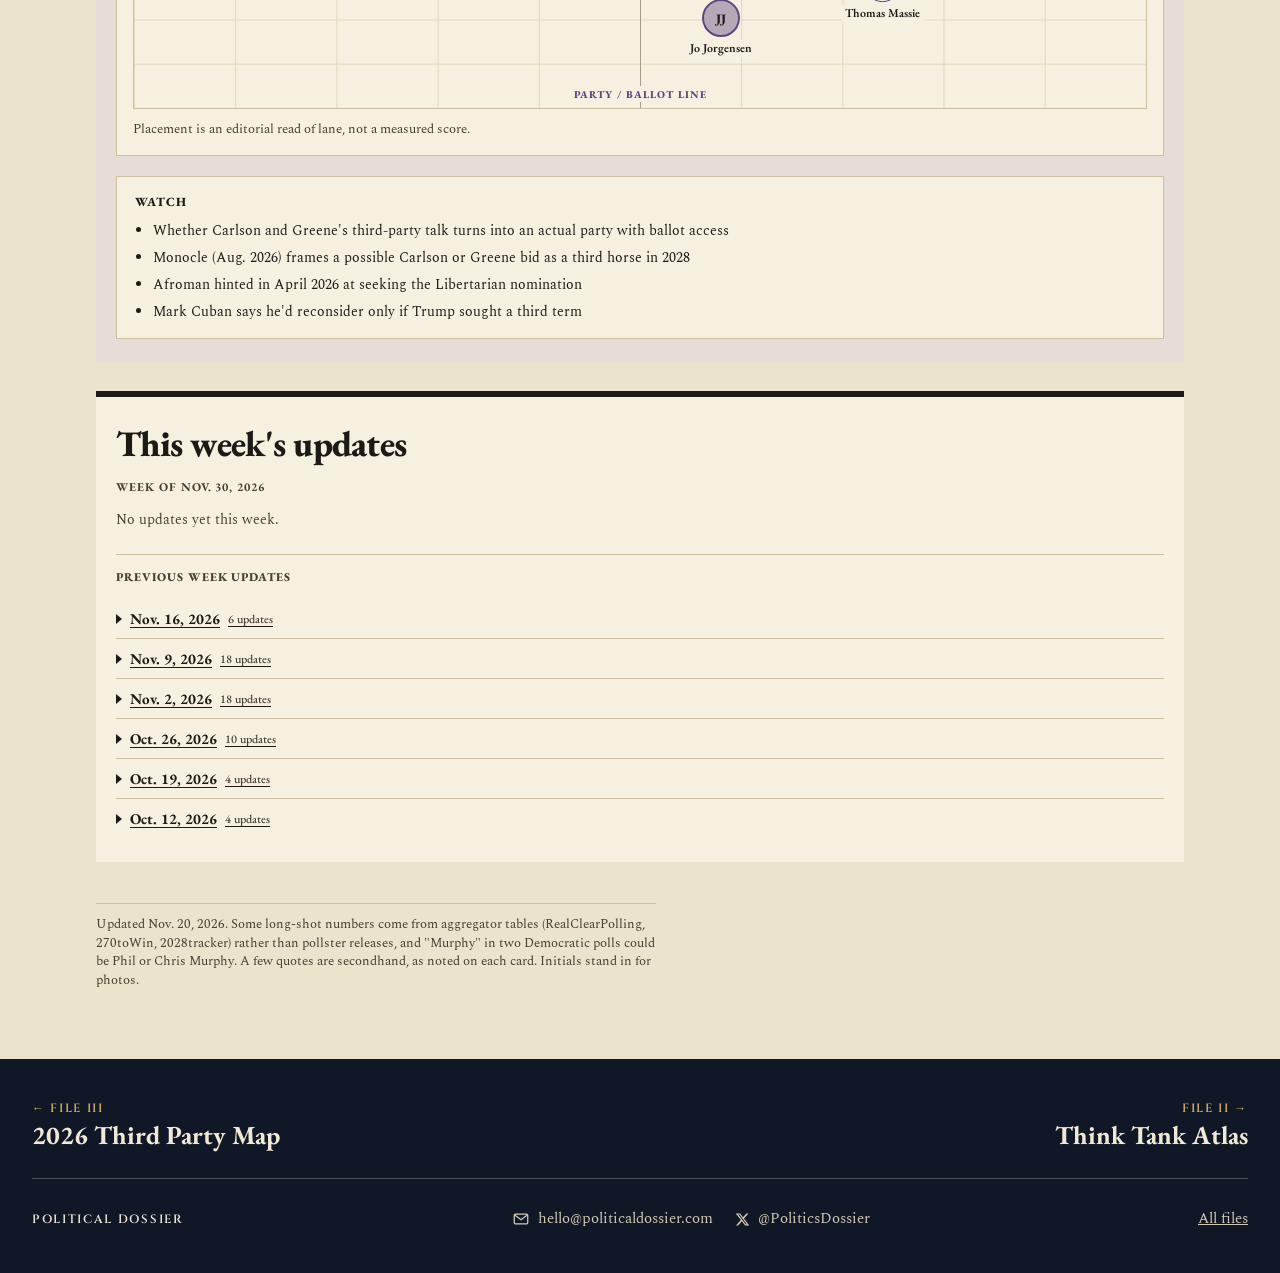
==== commit 5220c76b: "Dark Horse: Hawley reopens door, Bacon eyes Iowa/NH, Cruz and Youngkin per Reuters Co-Authored-By: C" ====
--- a/dark-horse/index.html
+++ b/dark-horse/index.html
@@ -71,7 +71,7 @@
 
 <div class="wrap">
   <header>
-    <div class="eyebrow">2028 presidential race · beyond the front runners · as of Nov. 18, 2026</div>
+    <div class="eyebrow">2028 presidential race · beyond the front runners · as of Nov. 20, 2026</div>
     <h1>2028 Dark Horse Tracker</h1>
     <p class="lede">Who's drawing real 2028 presidential talk beyond the front runners, in both parties and outside them. Click any name for signals, quotes, polling and coverage.</p>
     <div class="share" id="share" aria-hidden="true"></div>
@@ -252,7 +252,7 @@
     <div class="prev" id="upd-prev"></div>
   </section>
 
-  <p class="foot">Updated Nov. 18, 2026. Some long-shot numbers come from aggregator tables (RealClearPolling, 270toWin, 2028tracker) rather than pollster releases, and "Murphy" in two Democratic polls could be Phil or Chris Murphy. A few quotes are secondhand, as noted on each card. Initials stand in for photos.</p>
+  <p class="foot">Updated Nov. 20, 2026. Some long-shot numbers come from aggregator tables (RealClearPolling, 270toWin, 2028tracker) rather than pollster releases, and "Murphy" in two Democratic polls could be Phil or Chris Murphy. A few quotes are secondhand, as noted on each card. Initials stand in for photos.</p>
 </div>
 
 <div class="scrim" id="scrim" hidden></div>
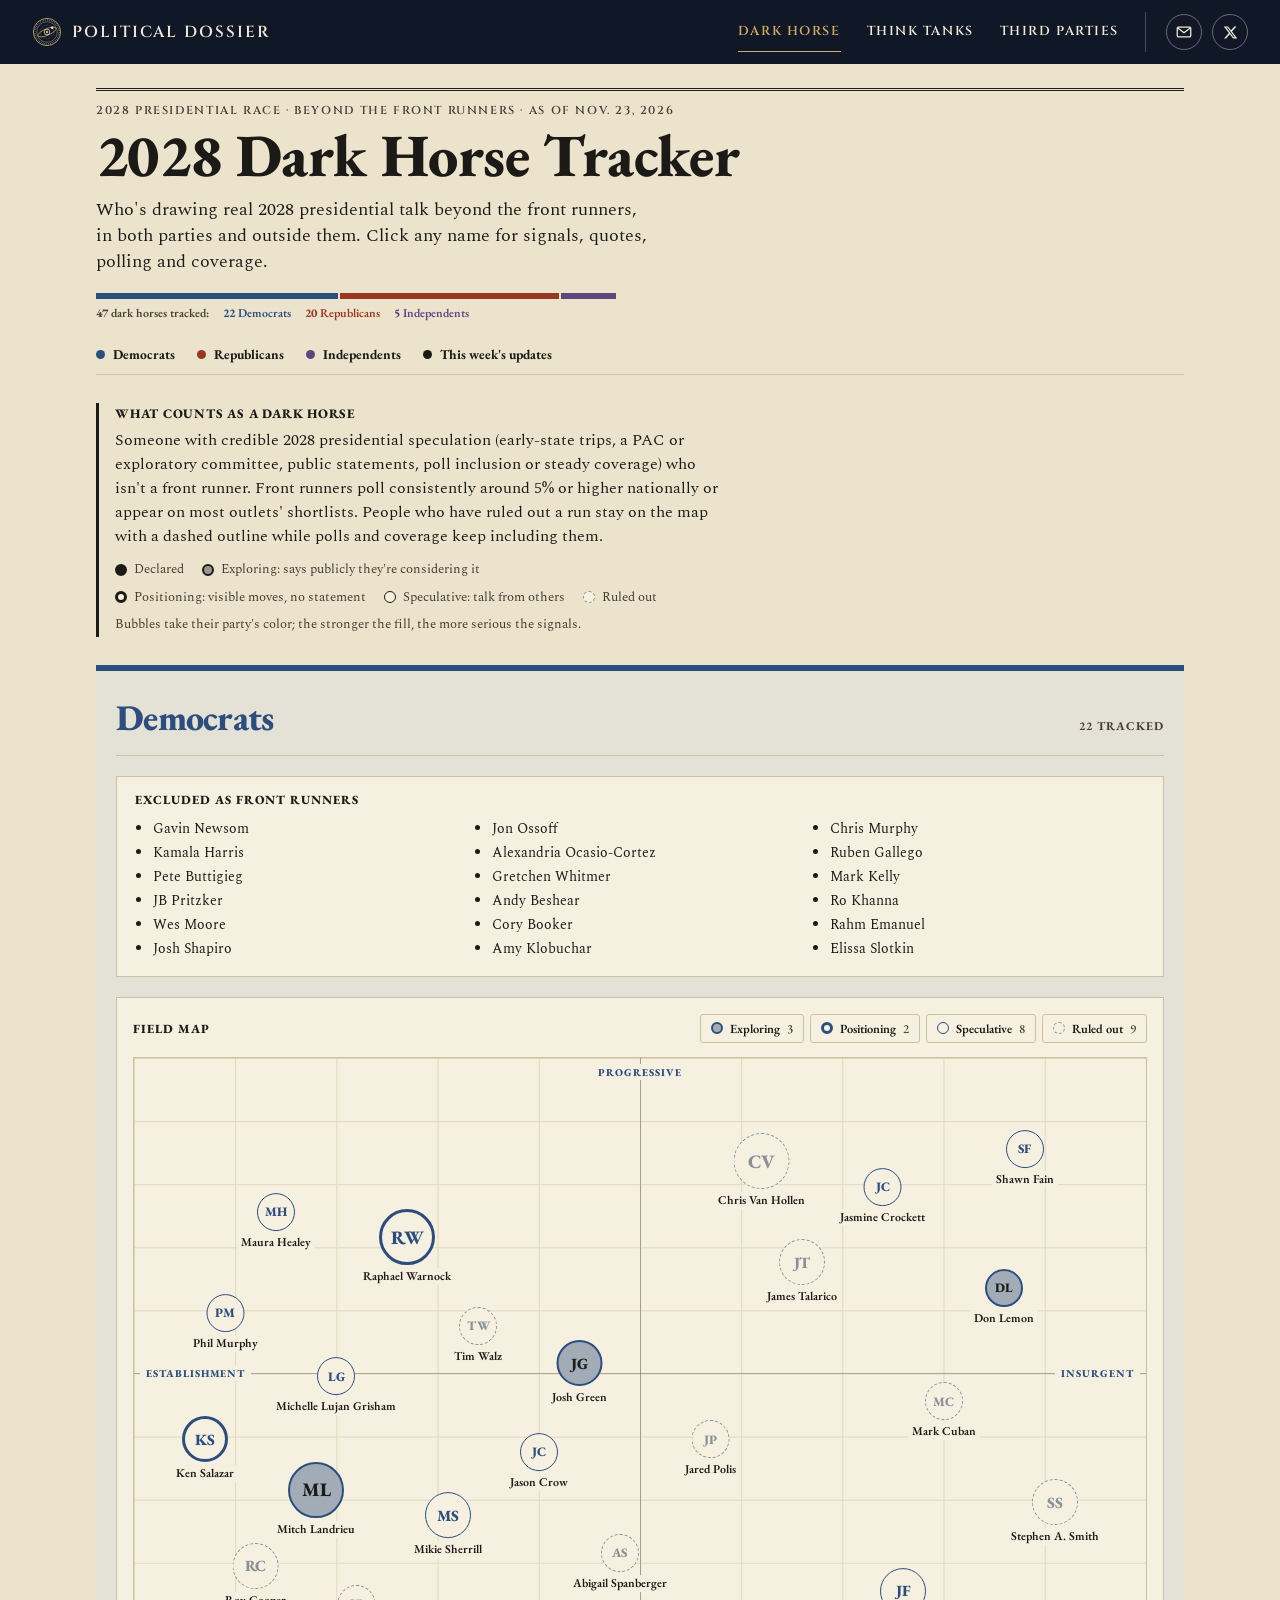
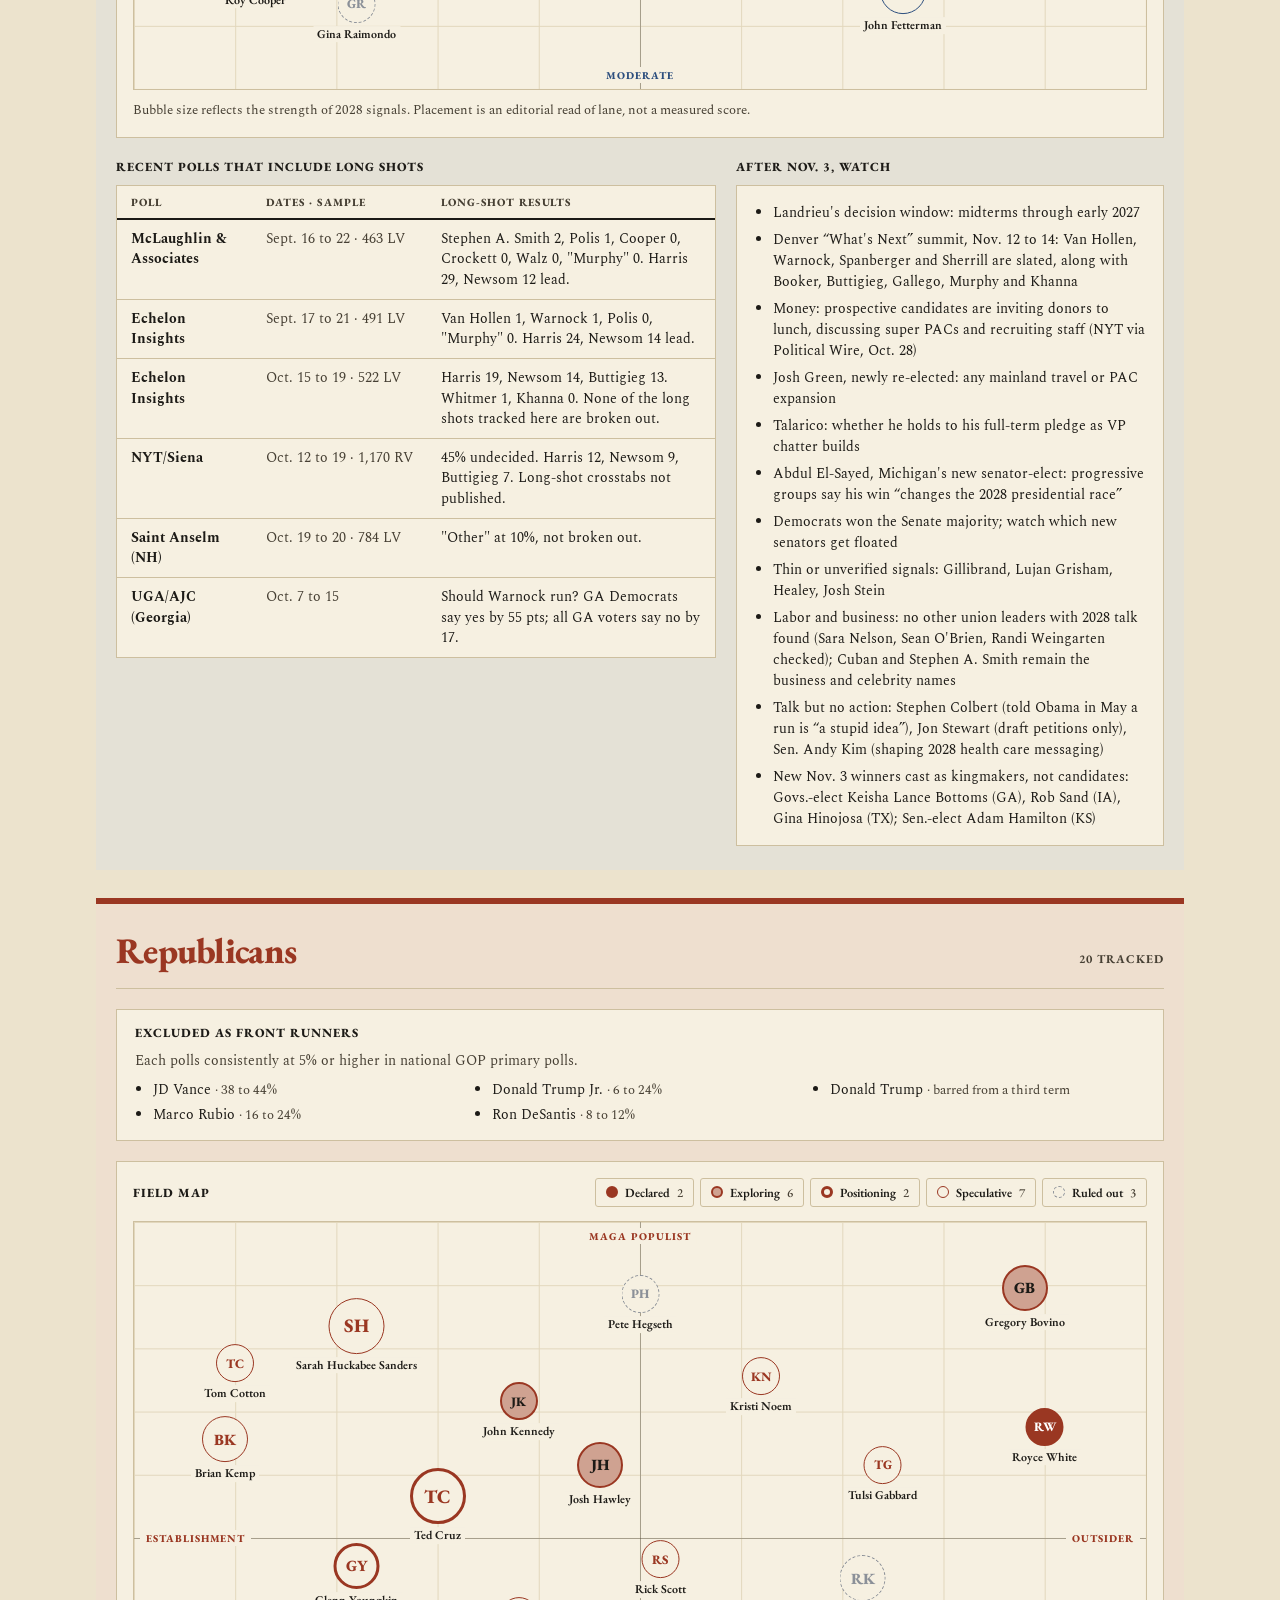
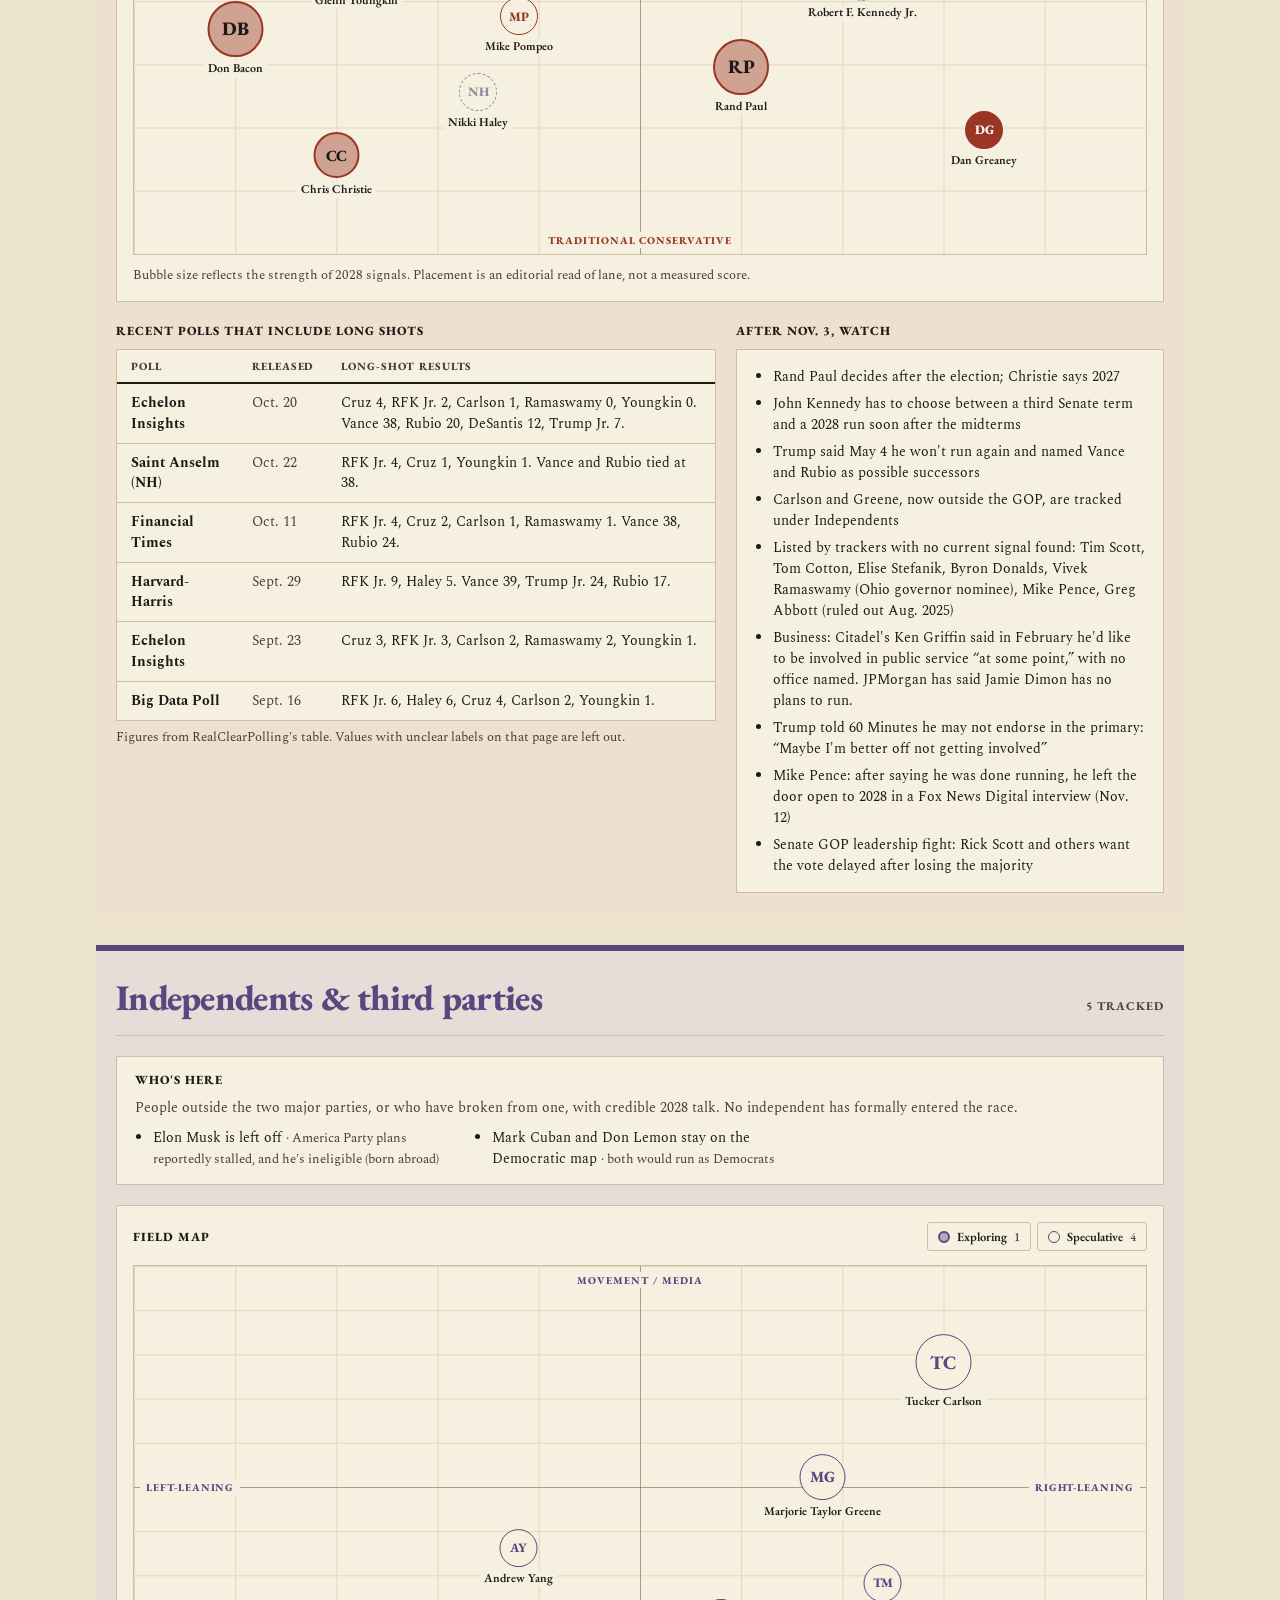
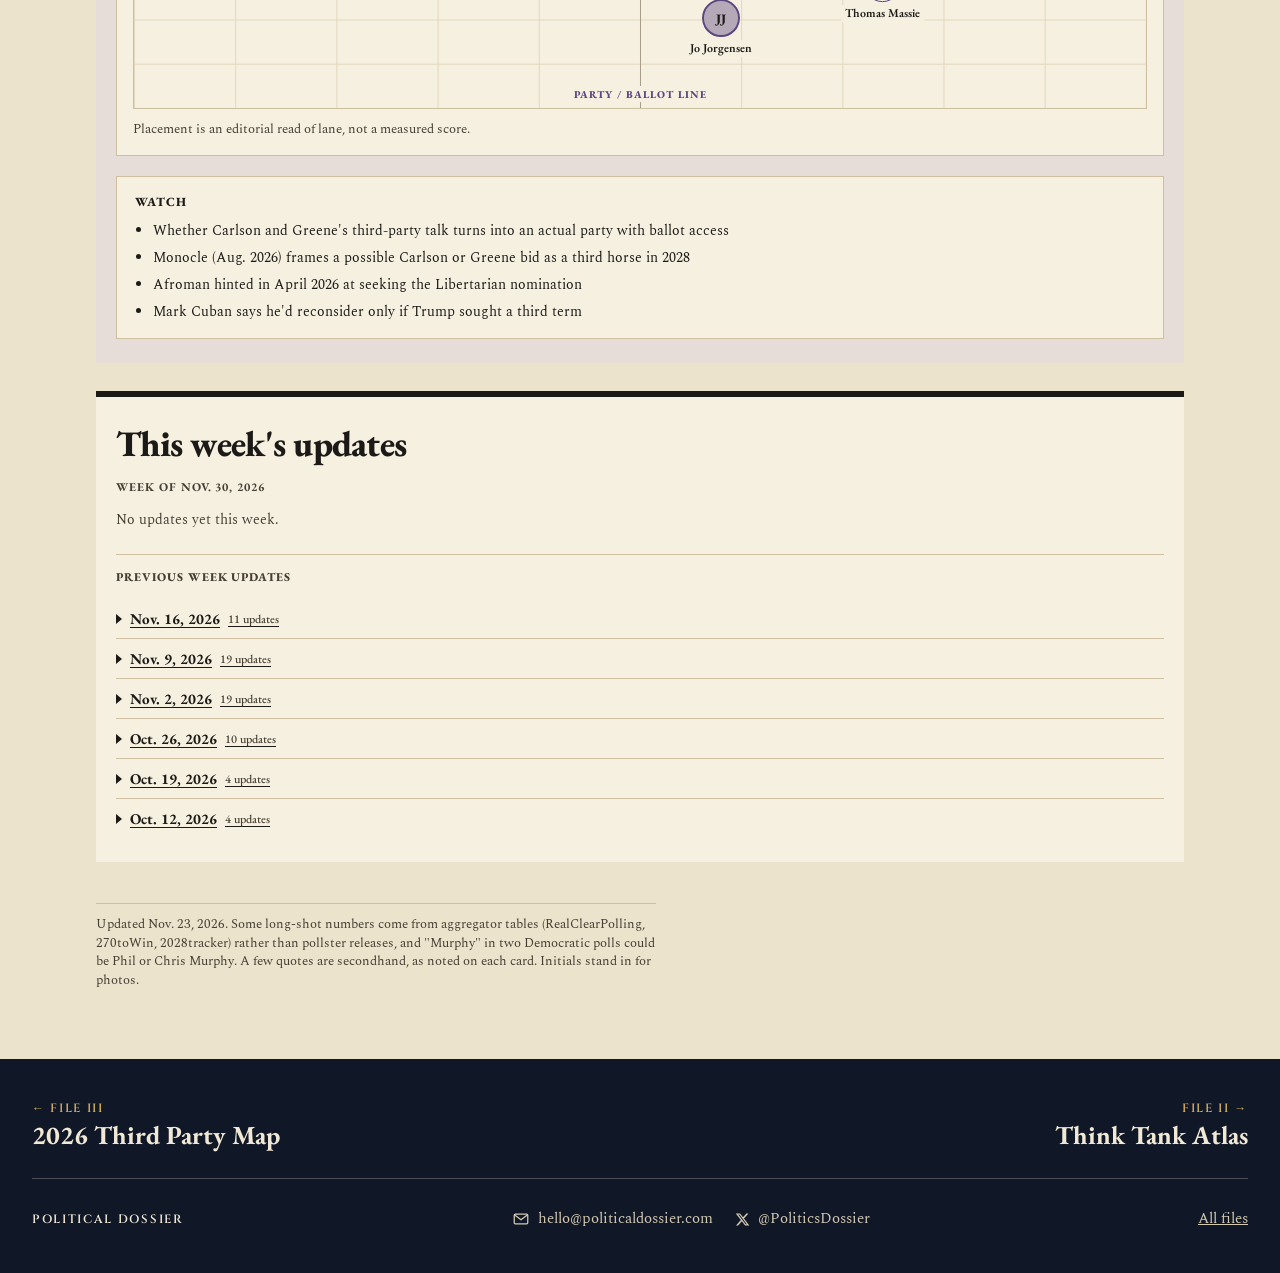
==== commit 58521699: "Dark Horse Tracker: week of Nov. 23, 2026 Spanberger moved to ruled out (said No on Nov. 4). Kennedy" ====
--- a/dark-horse/index.html
+++ b/dark-horse/index.html
@@ -71,7 +71,7 @@
 
 <div class="wrap">
   <header>
-    <div class="eyebrow">2028 presidential race · beyond the front runners · as of Nov. 20, 2026</div>
+    <div class="eyebrow">2028 presidential race · beyond the front runners · as of Nov. 23, 2026</div>
     <h1>2028 Dark Horse Tracker</h1>
     <p class="lede">Who's drawing real 2028 presidential talk beyond the front runners, in both parties and outside them. Click any name for signals, quotes, polling and coverage.</p>
     <div class="share" id="share" aria-hidden="true"></div>
@@ -252,7 +252,7 @@
     <div class="prev" id="upd-prev"></div>
   </section>
 
-  <p class="foot">Updated Nov. 20, 2026. Some long-shot numbers come from aggregator tables (RealClearPolling, 270toWin, 2028tracker) rather than pollster releases, and "Murphy" in two Democratic polls could be Phil or Chris Murphy. A few quotes are secondhand, as noted on each card. Initials stand in for photos.</p>
+  <p class="foot">Updated Nov. 23, 2026. Some long-shot numbers come from aggregator tables (RealClearPolling, 270toWin, 2028tracker) rather than pollster releases, and "Murphy" in two Democratic polls could be Phil or Chris Murphy. A few quotes are secondhand, as noted on each card. Initials stand in for photos.</p>
 </div>
 
 <div class="scrim" id="scrim" hidden></div>
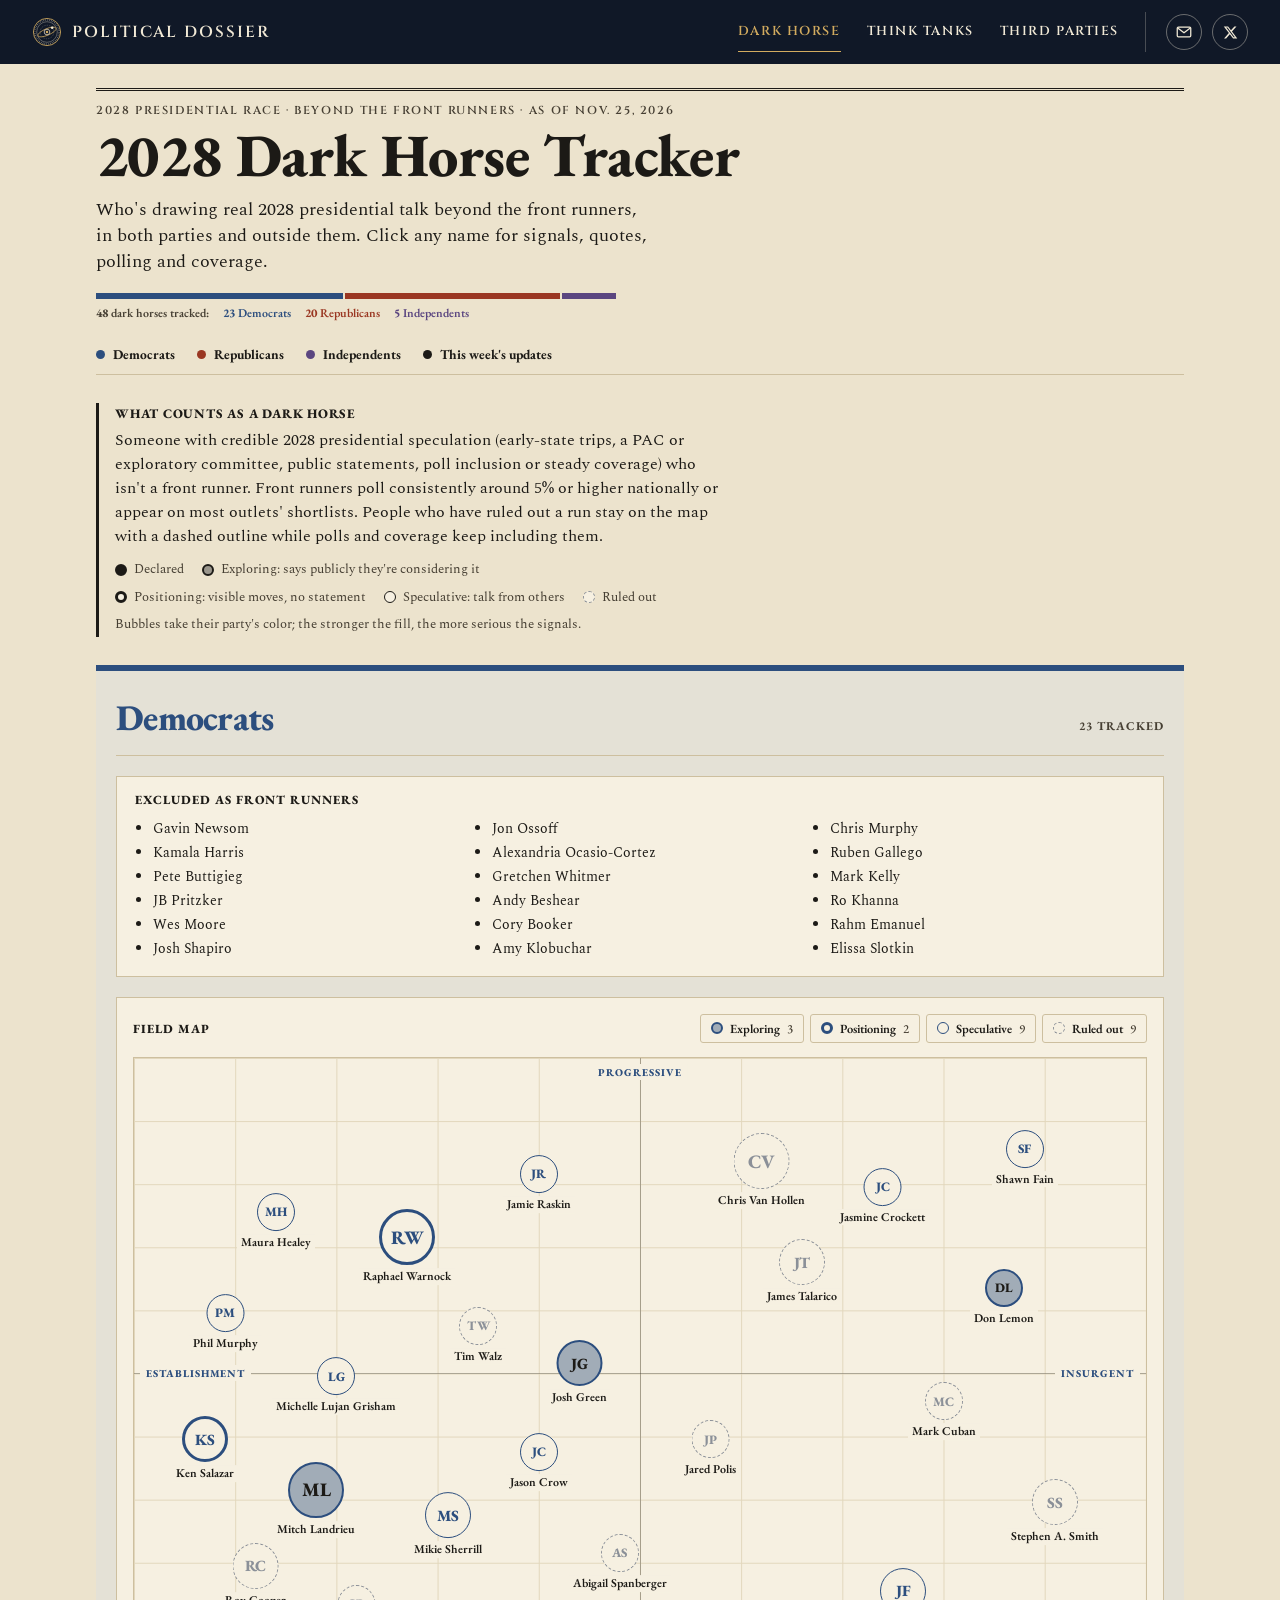
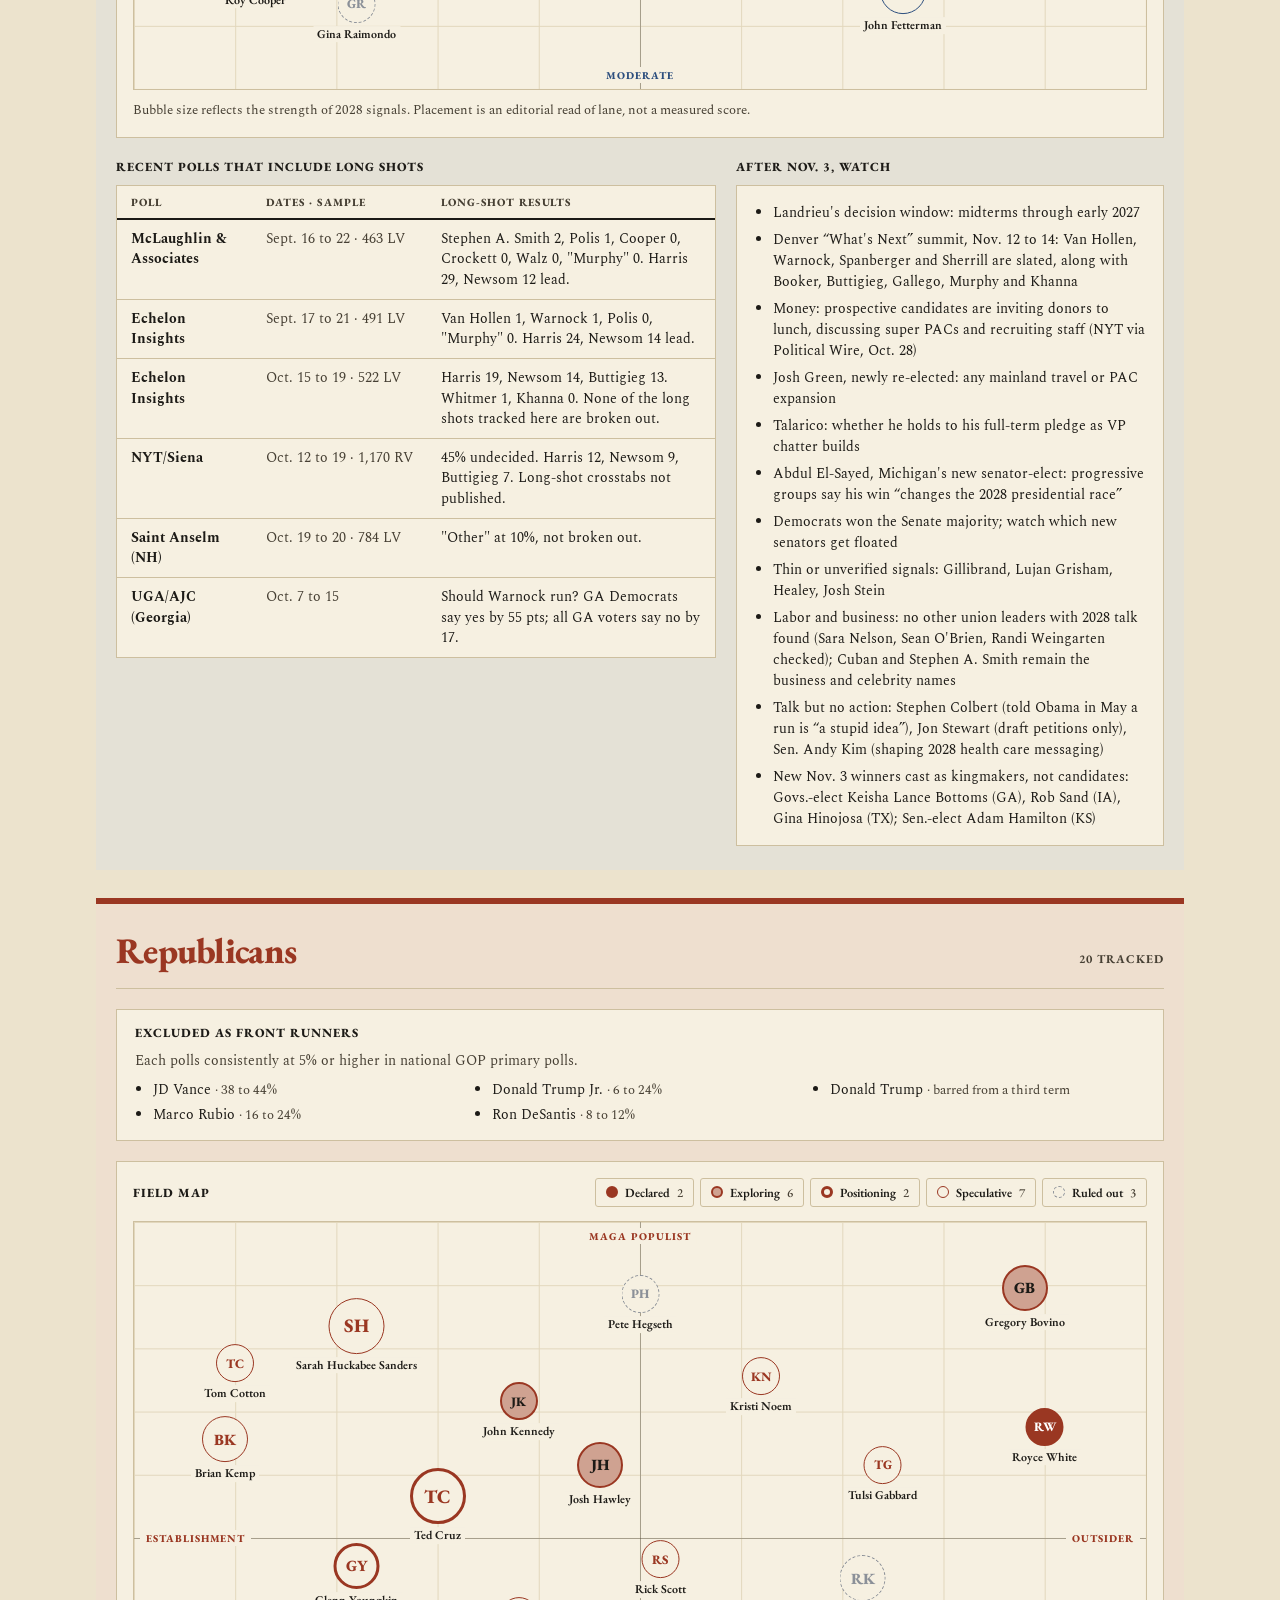
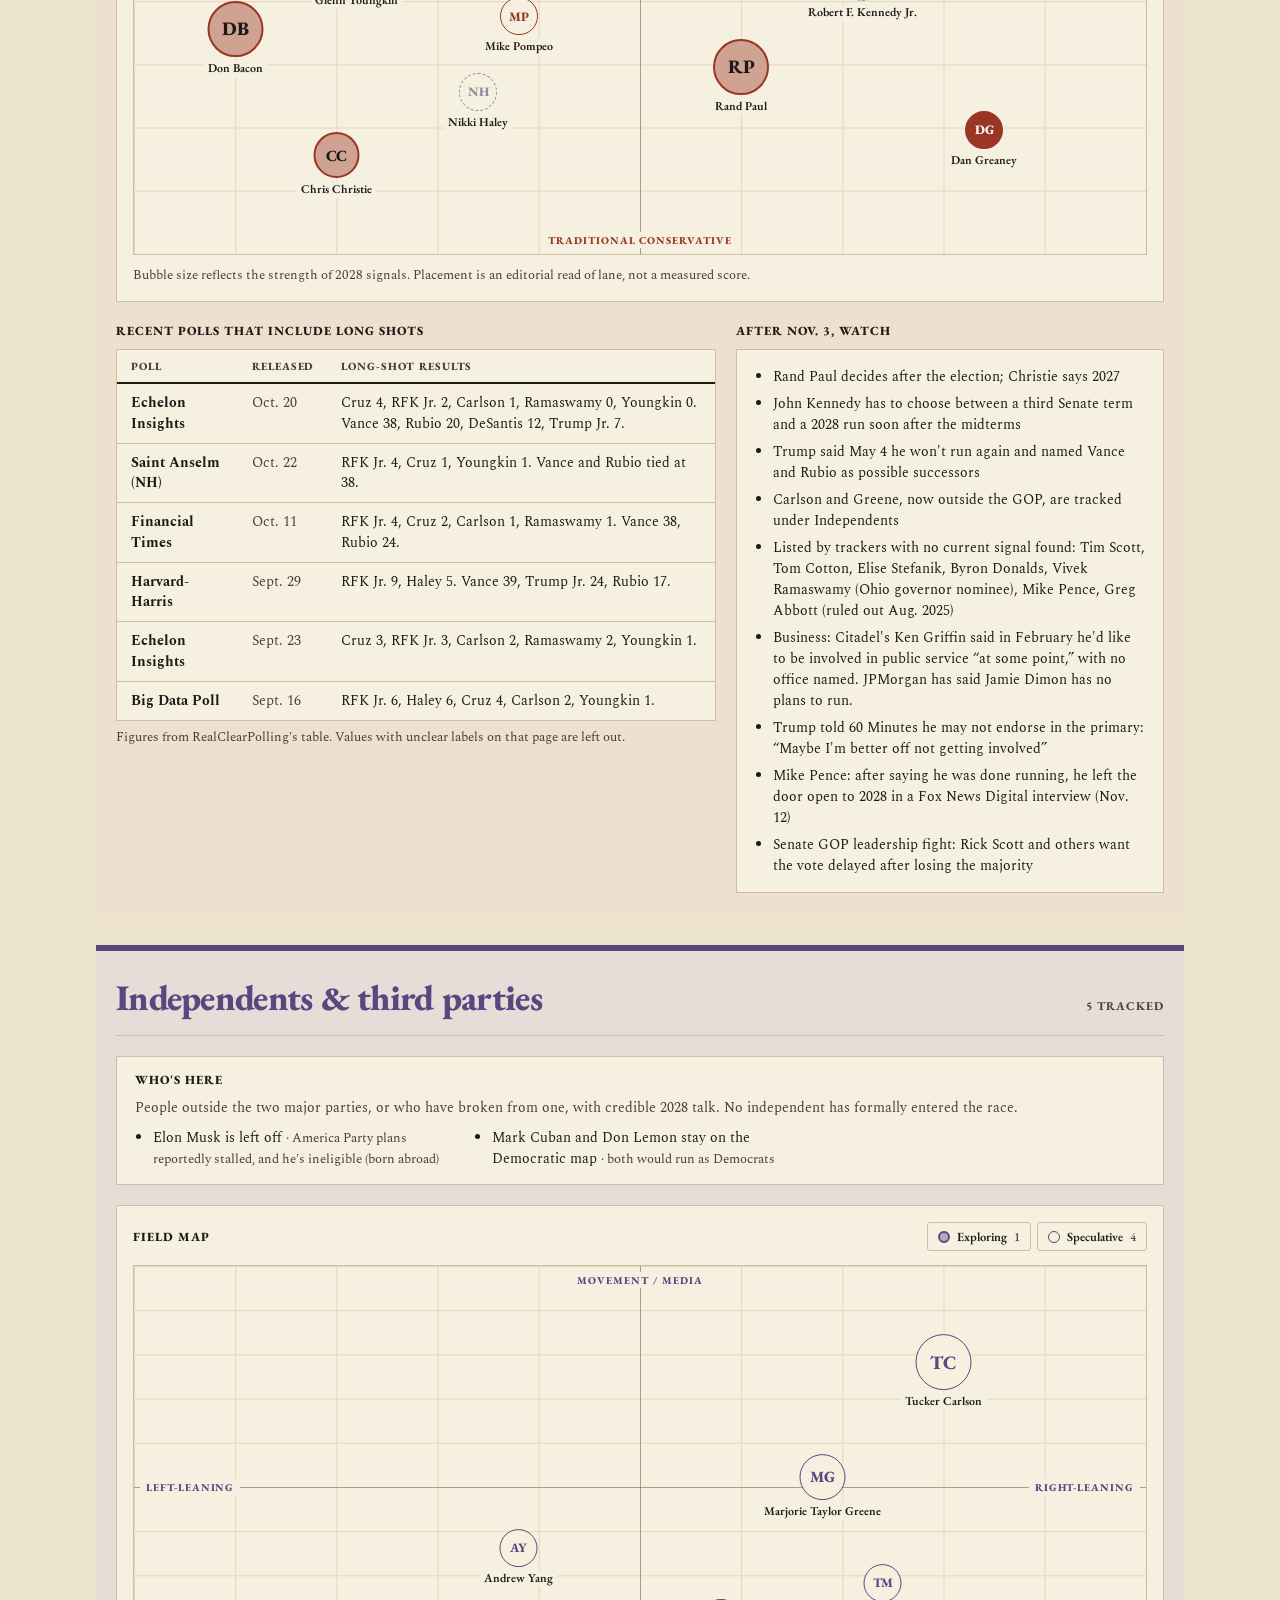
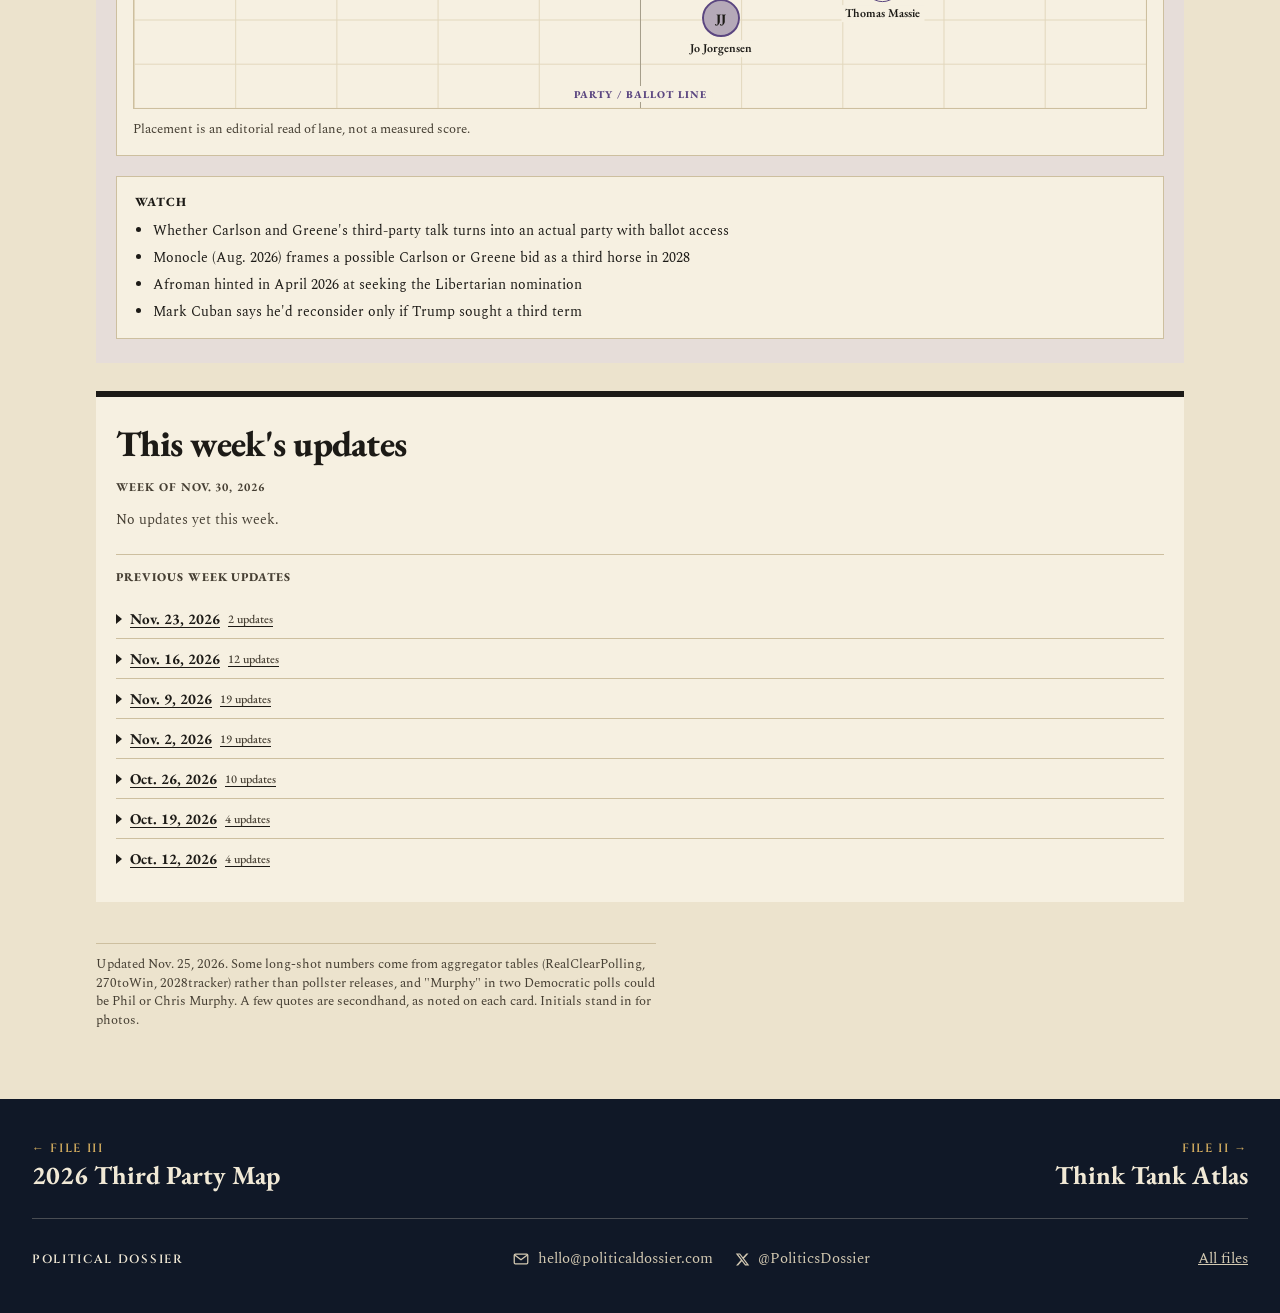
==== commit 30813472: "Dark Horse Tracker: mid-week update, Nov. 25, 2026 Added Jamie Raskin (Speculative). New signals for" ====
--- a/dark-horse/index.html
+++ b/dark-horse/index.html
@@ -71,7 +71,7 @@
 
 <div class="wrap">
   <header>
-    <div class="eyebrow">2028 presidential race · beyond the front runners · as of Nov. 23, 2026</div>
+    <div class="eyebrow">2028 presidential race · beyond the front runners · as of Nov. 25, 2026</div>
     <h1>2028 Dark Horse Tracker</h1>
     <p class="lede">Who's drawing real 2028 presidential talk beyond the front runners, in both parties and outside them. Click any name for signals, quotes, polling and coverage.</p>
     <div class="share" id="share" aria-hidden="true"></div>
@@ -252,7 +252,7 @@
     <div class="prev" id="upd-prev"></div>
   </section>
 
-  <p class="foot">Updated Nov. 23, 2026. Some long-shot numbers come from aggregator tables (RealClearPolling, 270toWin, 2028tracker) rather than pollster releases, and "Murphy" in two Democratic polls could be Phil or Chris Murphy. A few quotes are secondhand, as noted on each card. Initials stand in for photos.</p>
+  <p class="foot">Updated Nov. 25, 2026. Some long-shot numbers come from aggregator tables (RealClearPolling, 270toWin, 2028tracker) rather than pollster releases, and "Murphy" in two Democratic polls could be Phil or Chris Murphy. A few quotes are secondhand, as noted on each card. Initials stand in for photos.</p>
 </div>
 
 <div class="scrim" id="scrim" hidden></div>
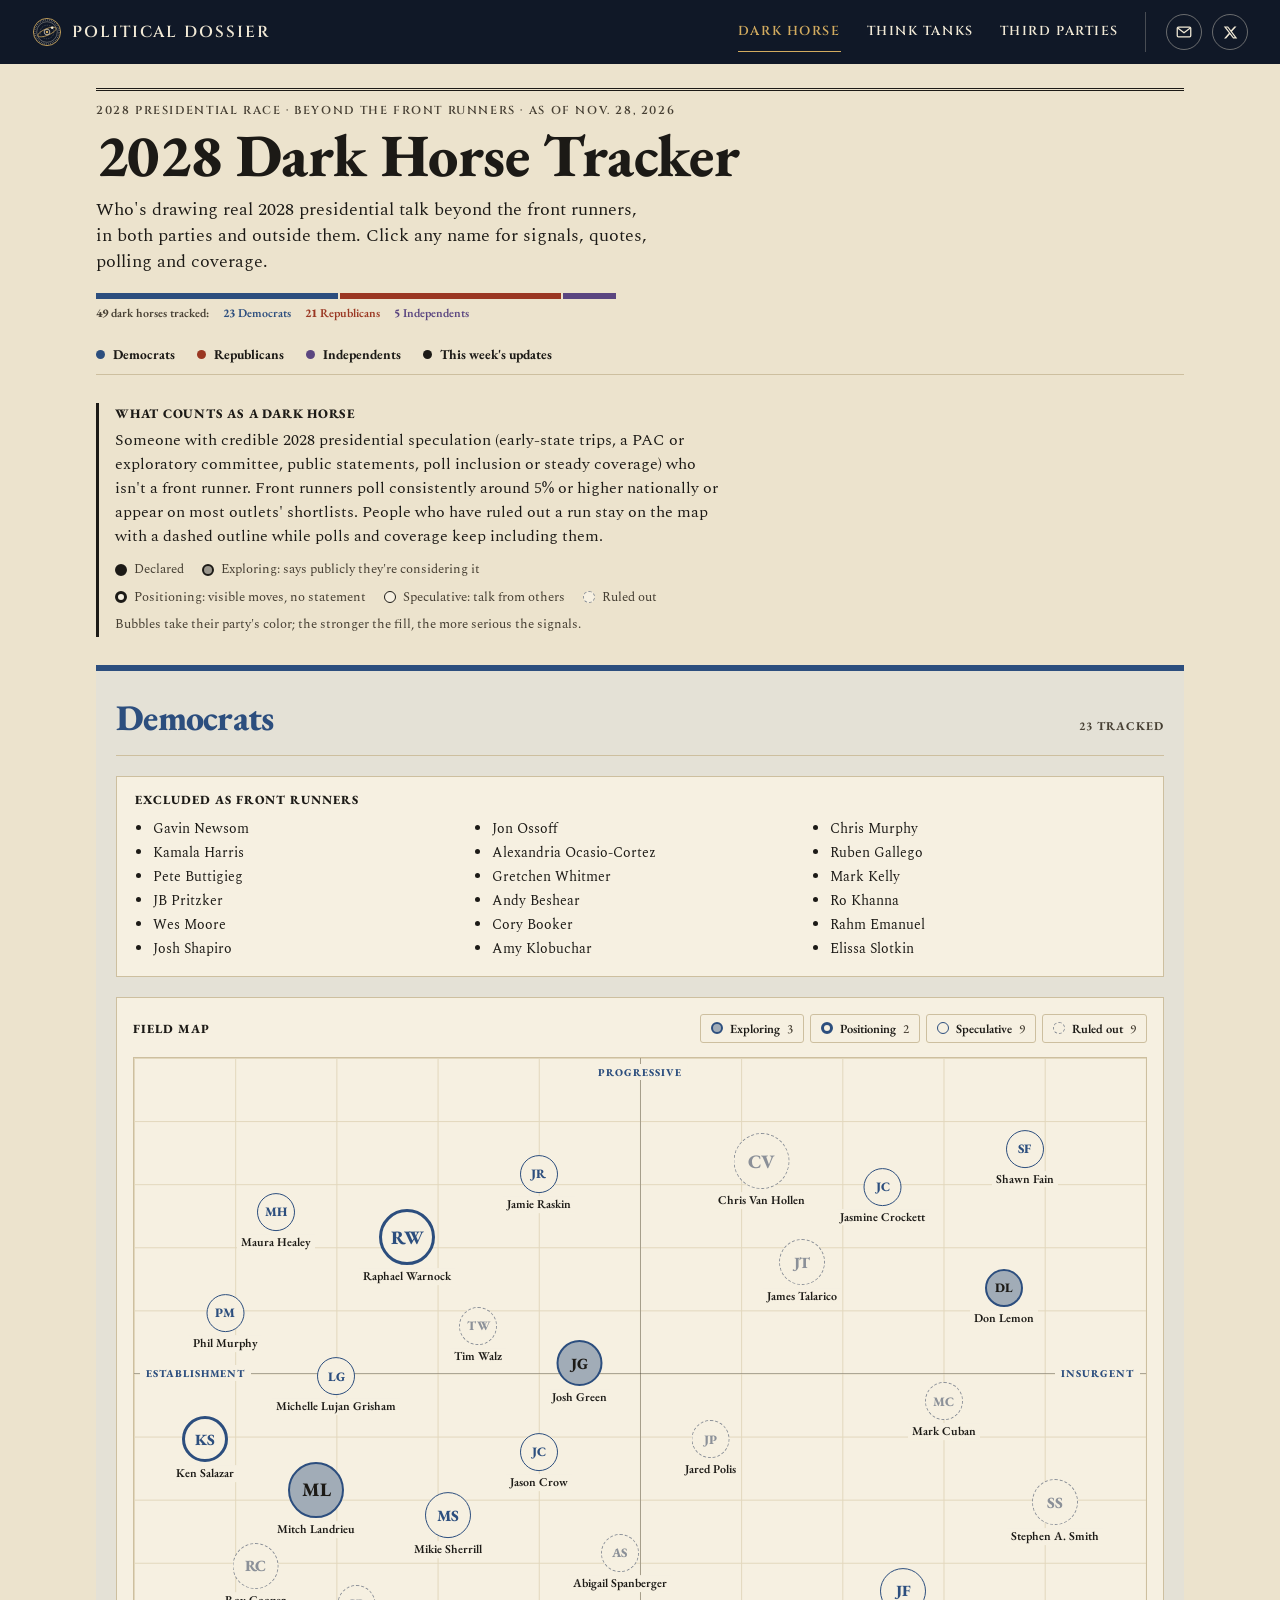
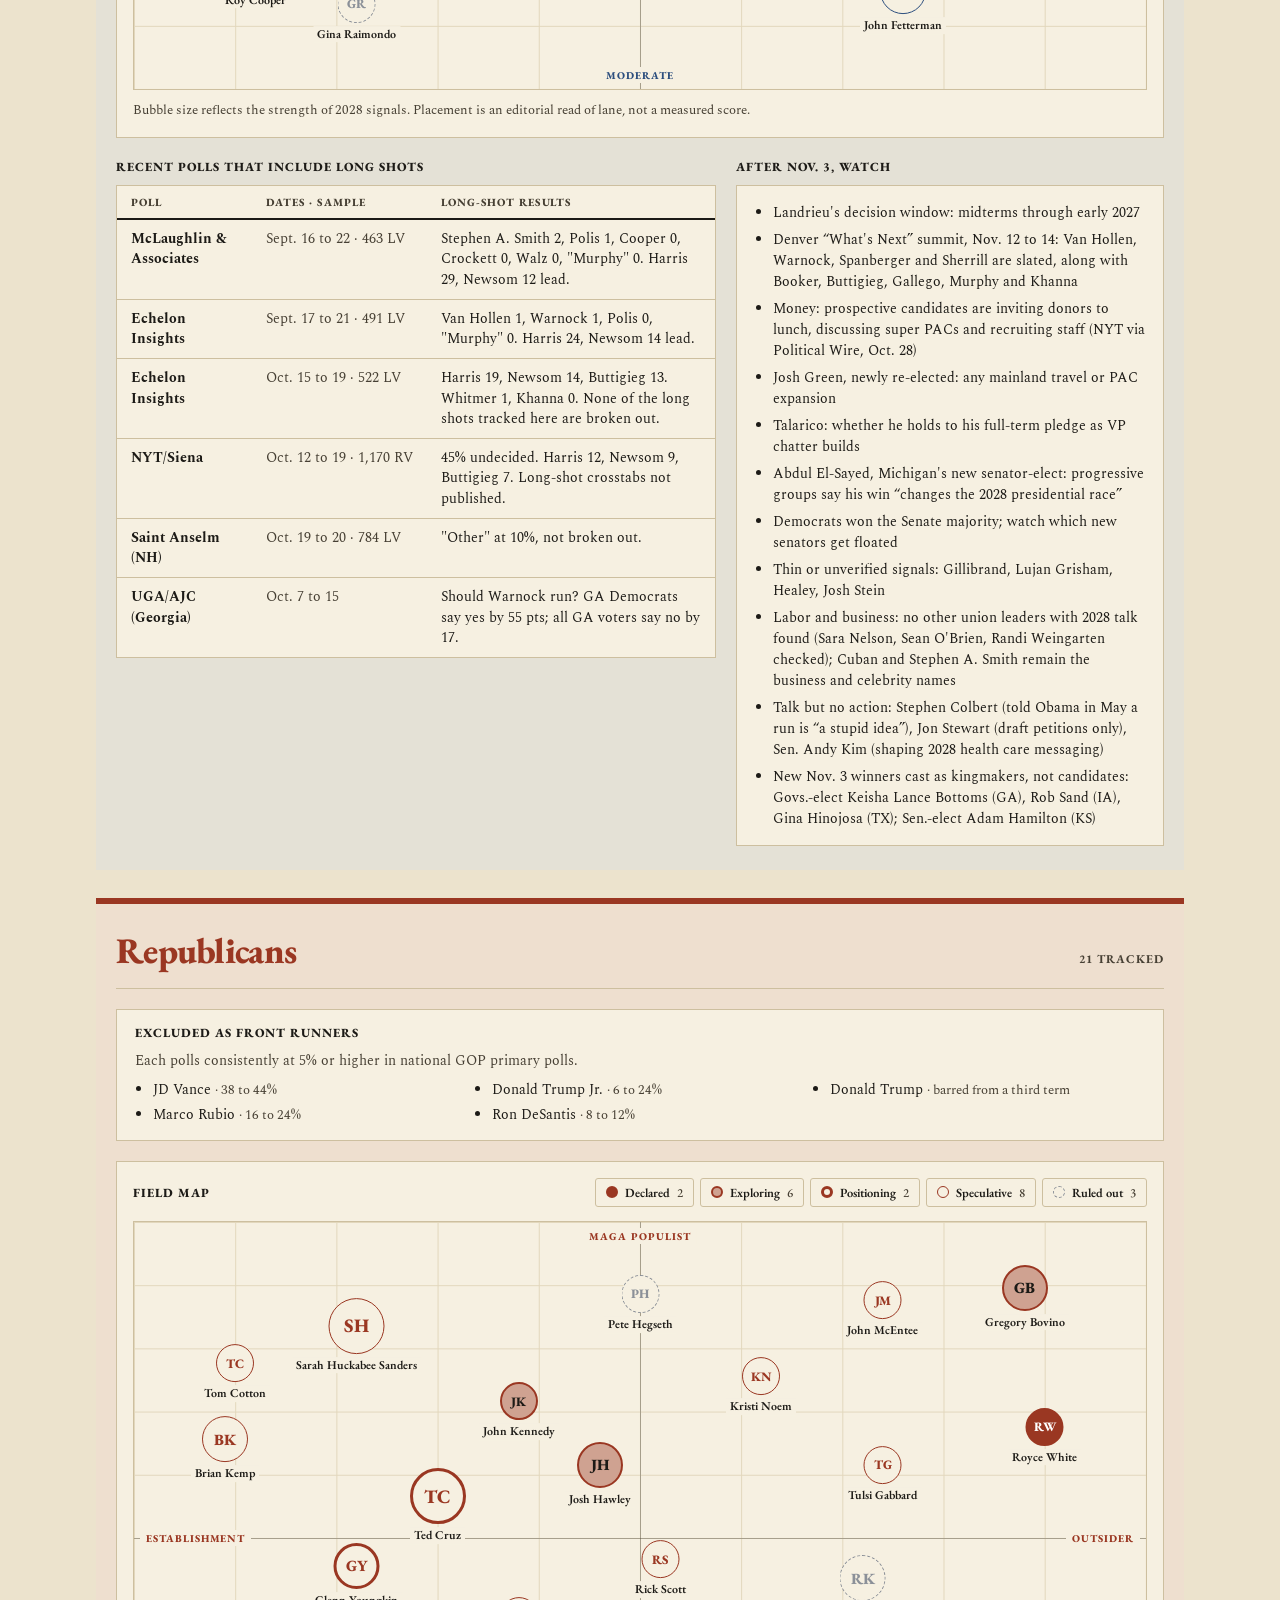
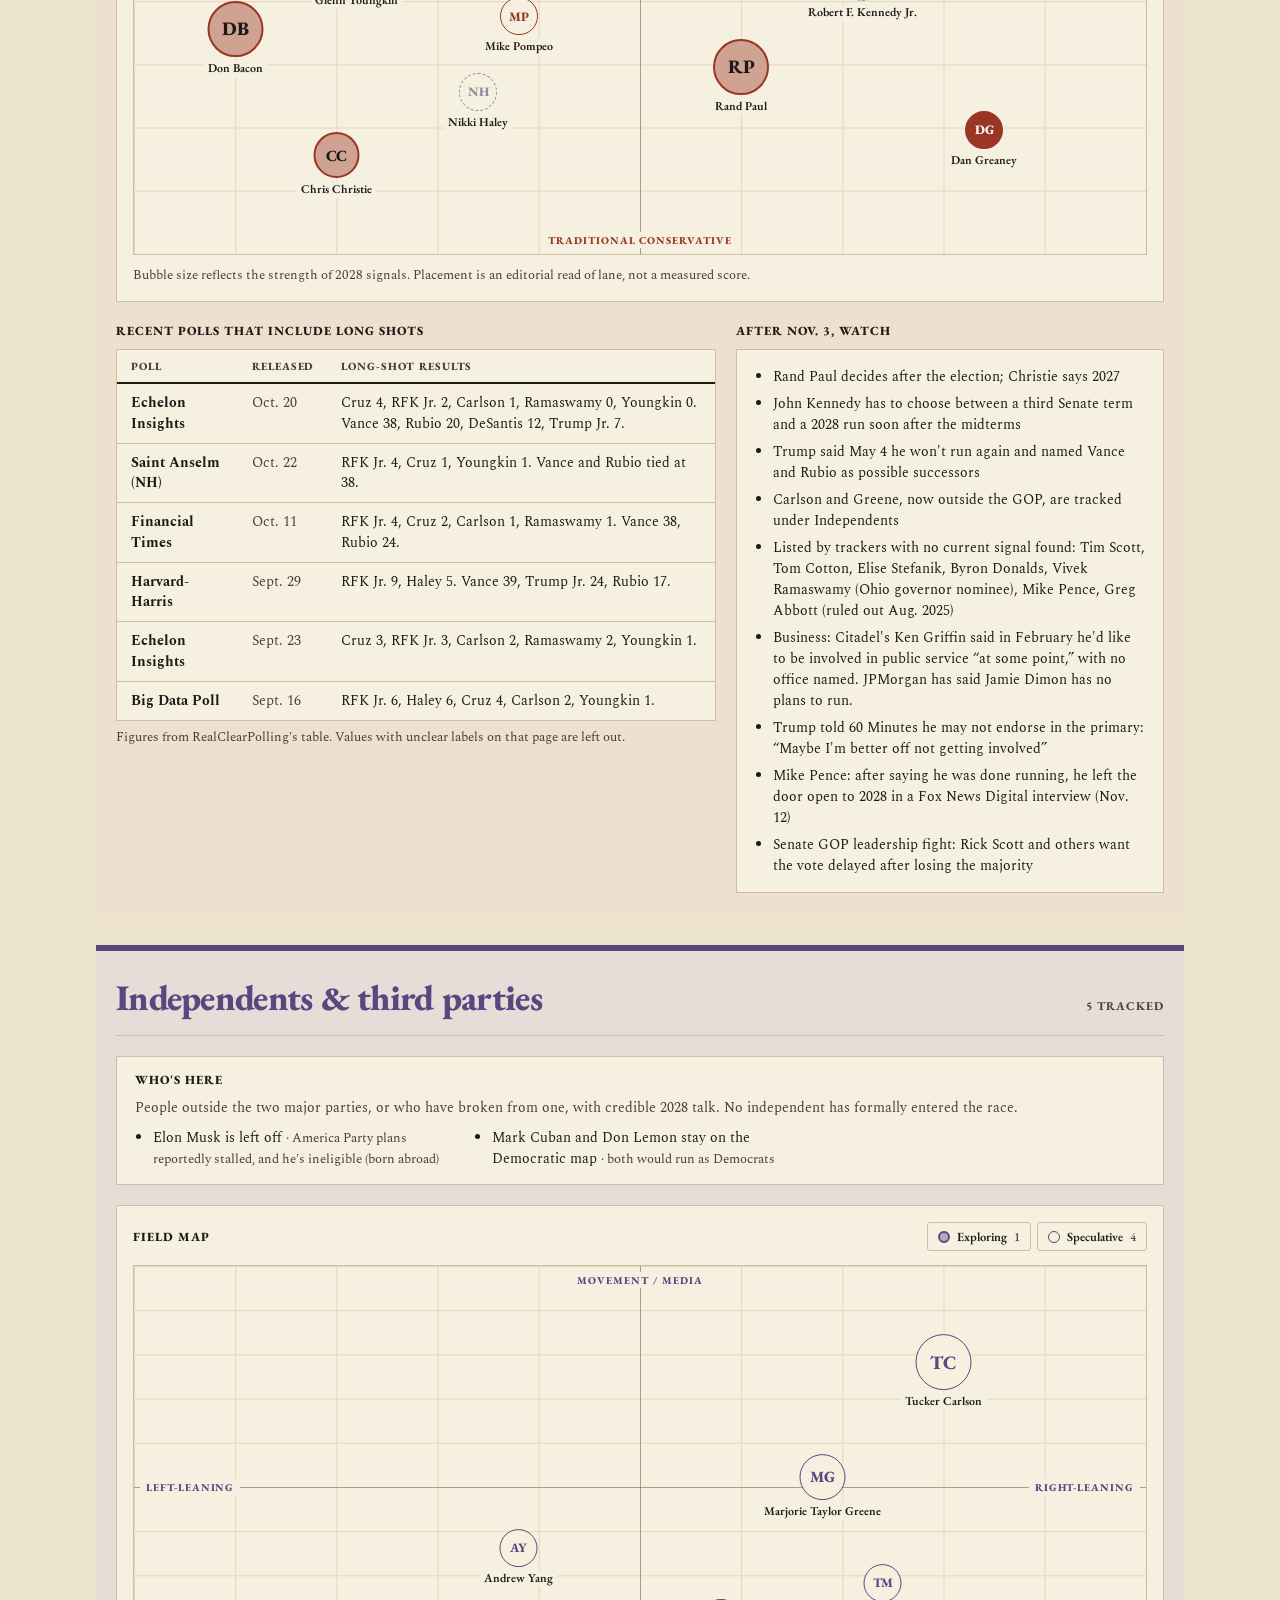
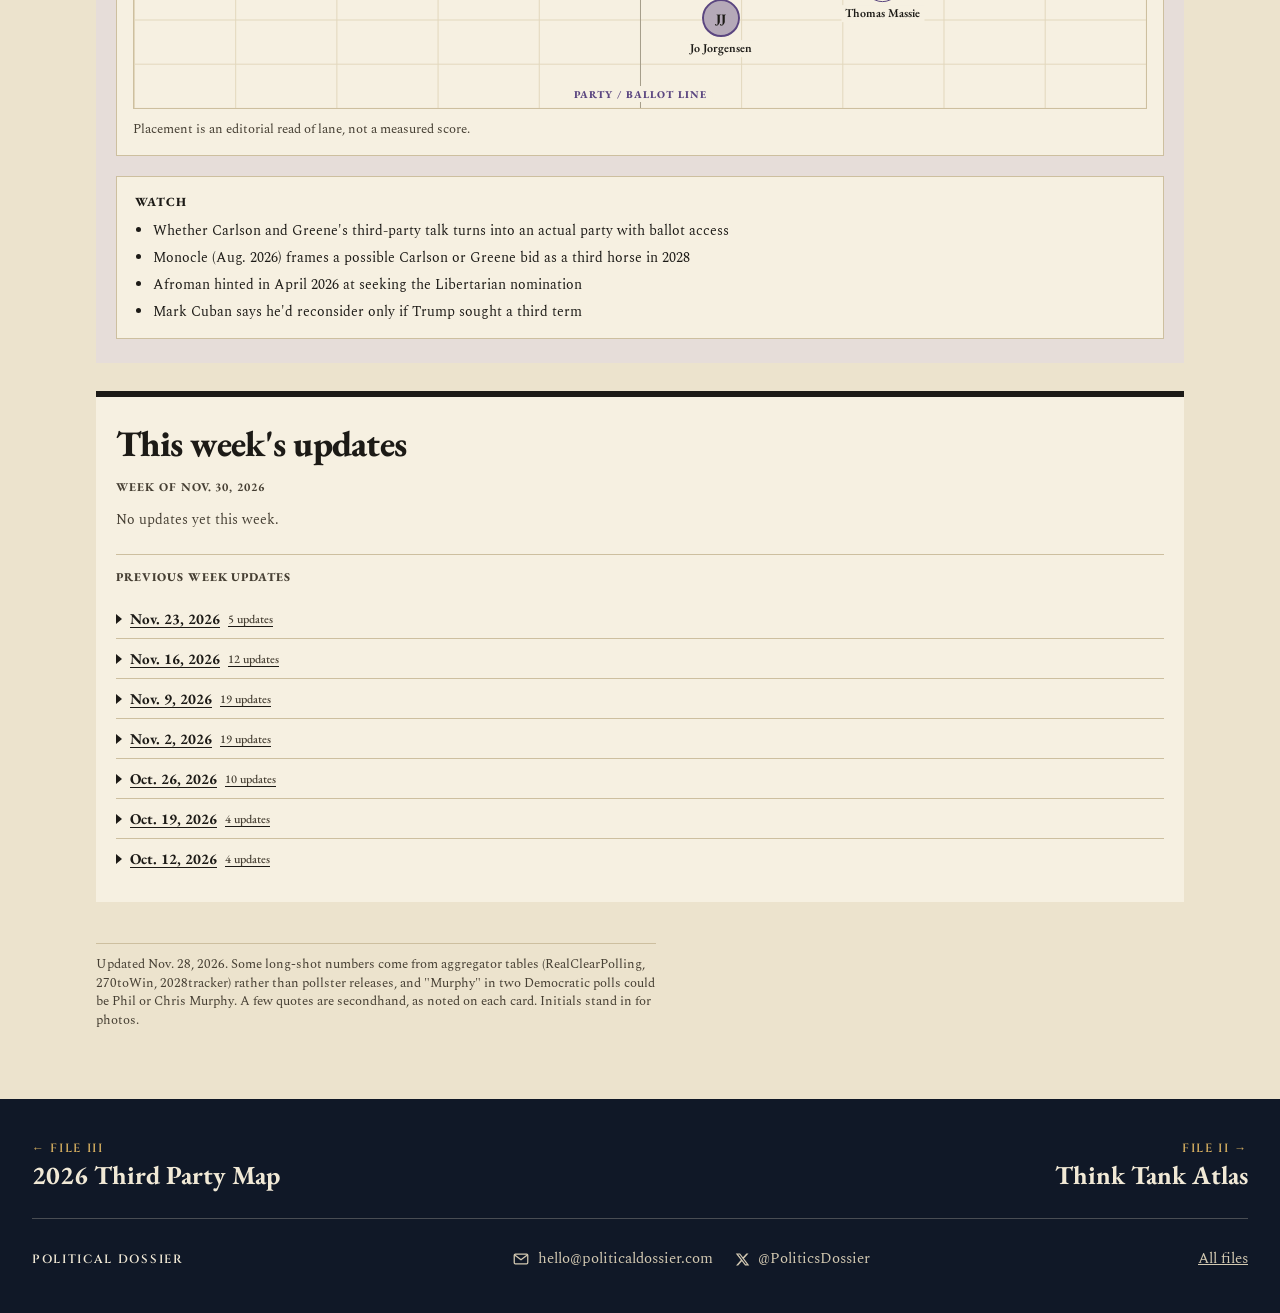
==== commit 49c7f712: "Dark Horse: add John McEntee, Kalshi odds-to-run note Co-Authored-By: Claude Opus 5.5 <noreply@anthr" ====
--- a/dark-horse/index.html
+++ b/dark-horse/index.html
@@ -71,7 +71,7 @@
 
 <div class="wrap">
   <header>
-    <div class="eyebrow">2028 presidential race · beyond the front runners · as of Nov. 25, 2026</div>
+    <div class="eyebrow">2028 presidential race · beyond the front runners · as of Nov. 28, 2026</div>
     <h1>2028 Dark Horse Tracker</h1>
     <p class="lede">Who's drawing real 2028 presidential talk beyond the front runners, in both parties and outside them. Click any name for signals, quotes, polling and coverage.</p>
     <div class="share" id="share" aria-hidden="true"></div>
@@ -252,7 +252,7 @@
     <div class="prev" id="upd-prev"></div>
   </section>
 
-  <p class="foot">Updated Nov. 25, 2026. Some long-shot numbers come from aggregator tables (RealClearPolling, 270toWin, 2028tracker) rather than pollster releases, and "Murphy" in two Democratic polls could be Phil or Chris Murphy. A few quotes are secondhand, as noted on each card. Initials stand in for photos.</p>
+  <p class="foot">Updated Nov. 28, 2026. Some long-shot numbers come from aggregator tables (RealClearPolling, 270toWin, 2028tracker) rather than pollster releases, and "Murphy" in two Democratic polls could be Phil or Chris Murphy. A few quotes are secondhand, as noted on each card. Initials stand in for photos.</p>
 </div>
 
 <div class="scrim" id="scrim" hidden></div>
